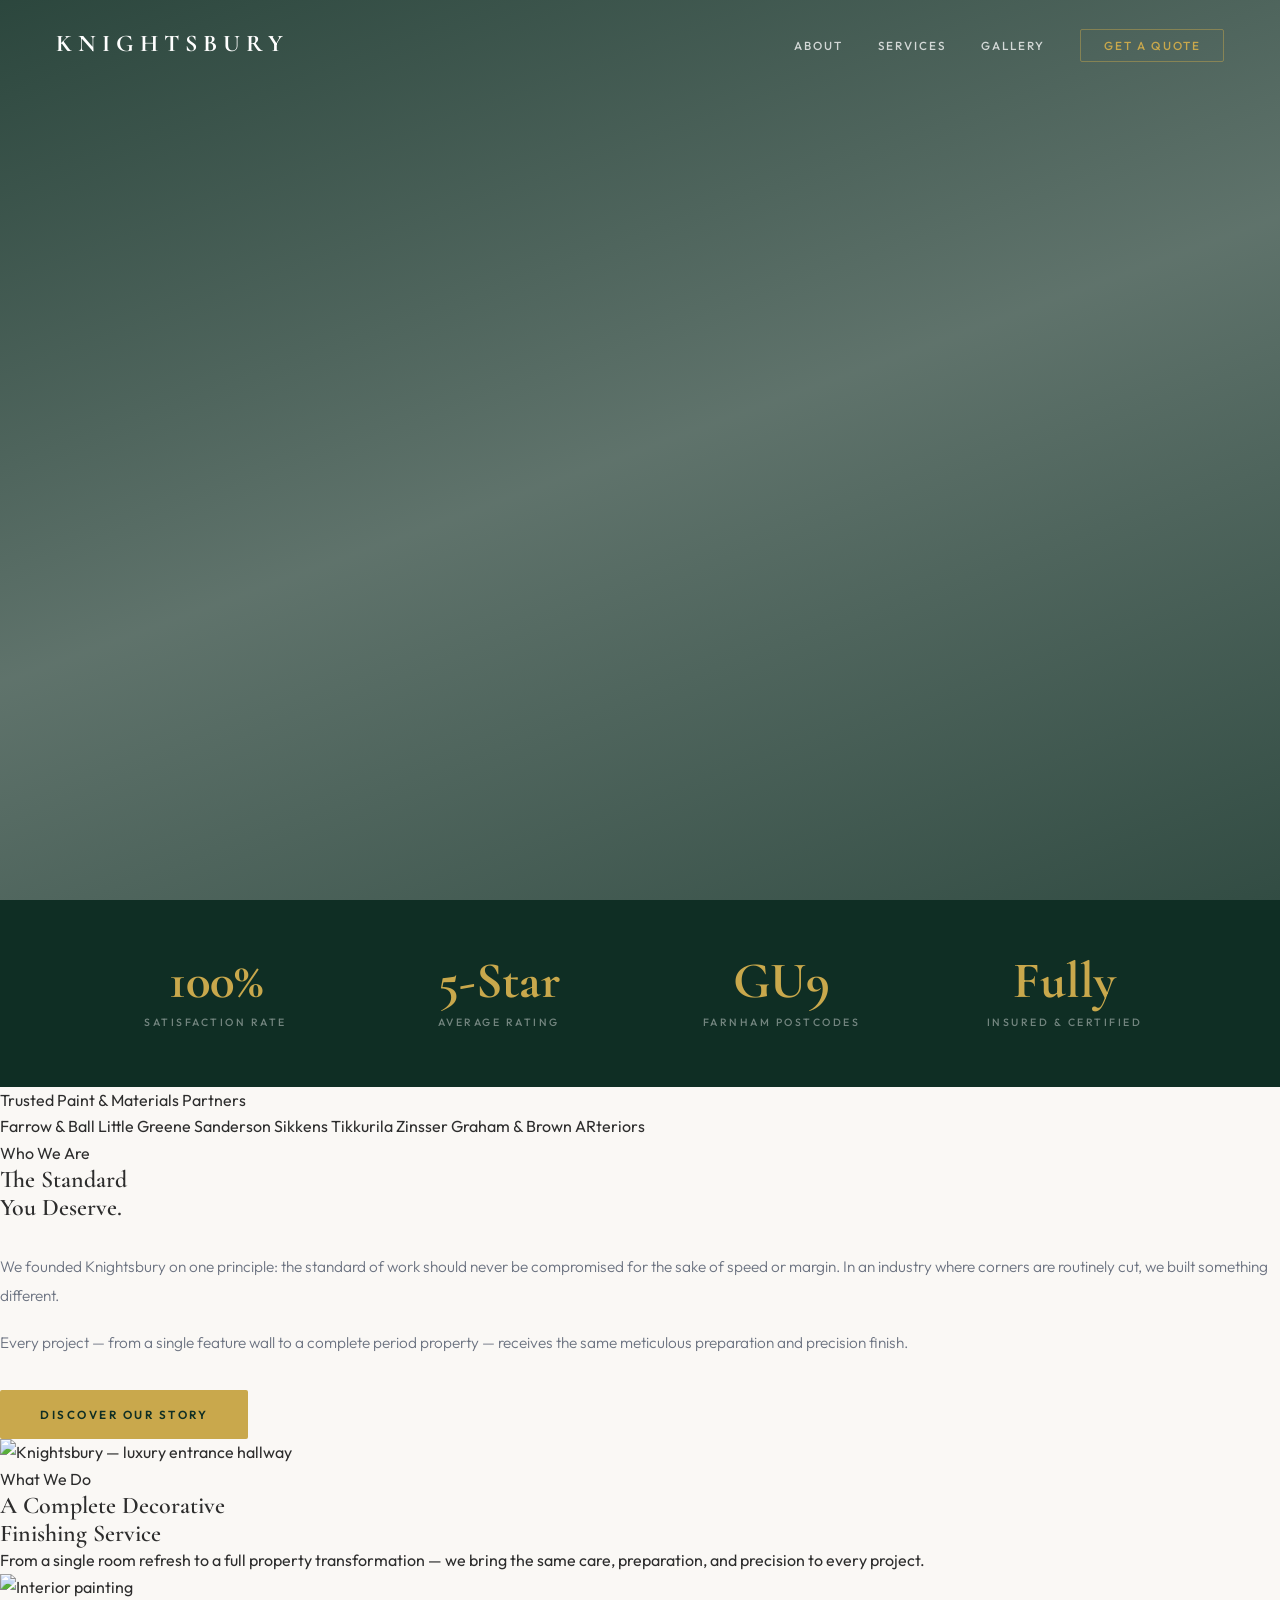
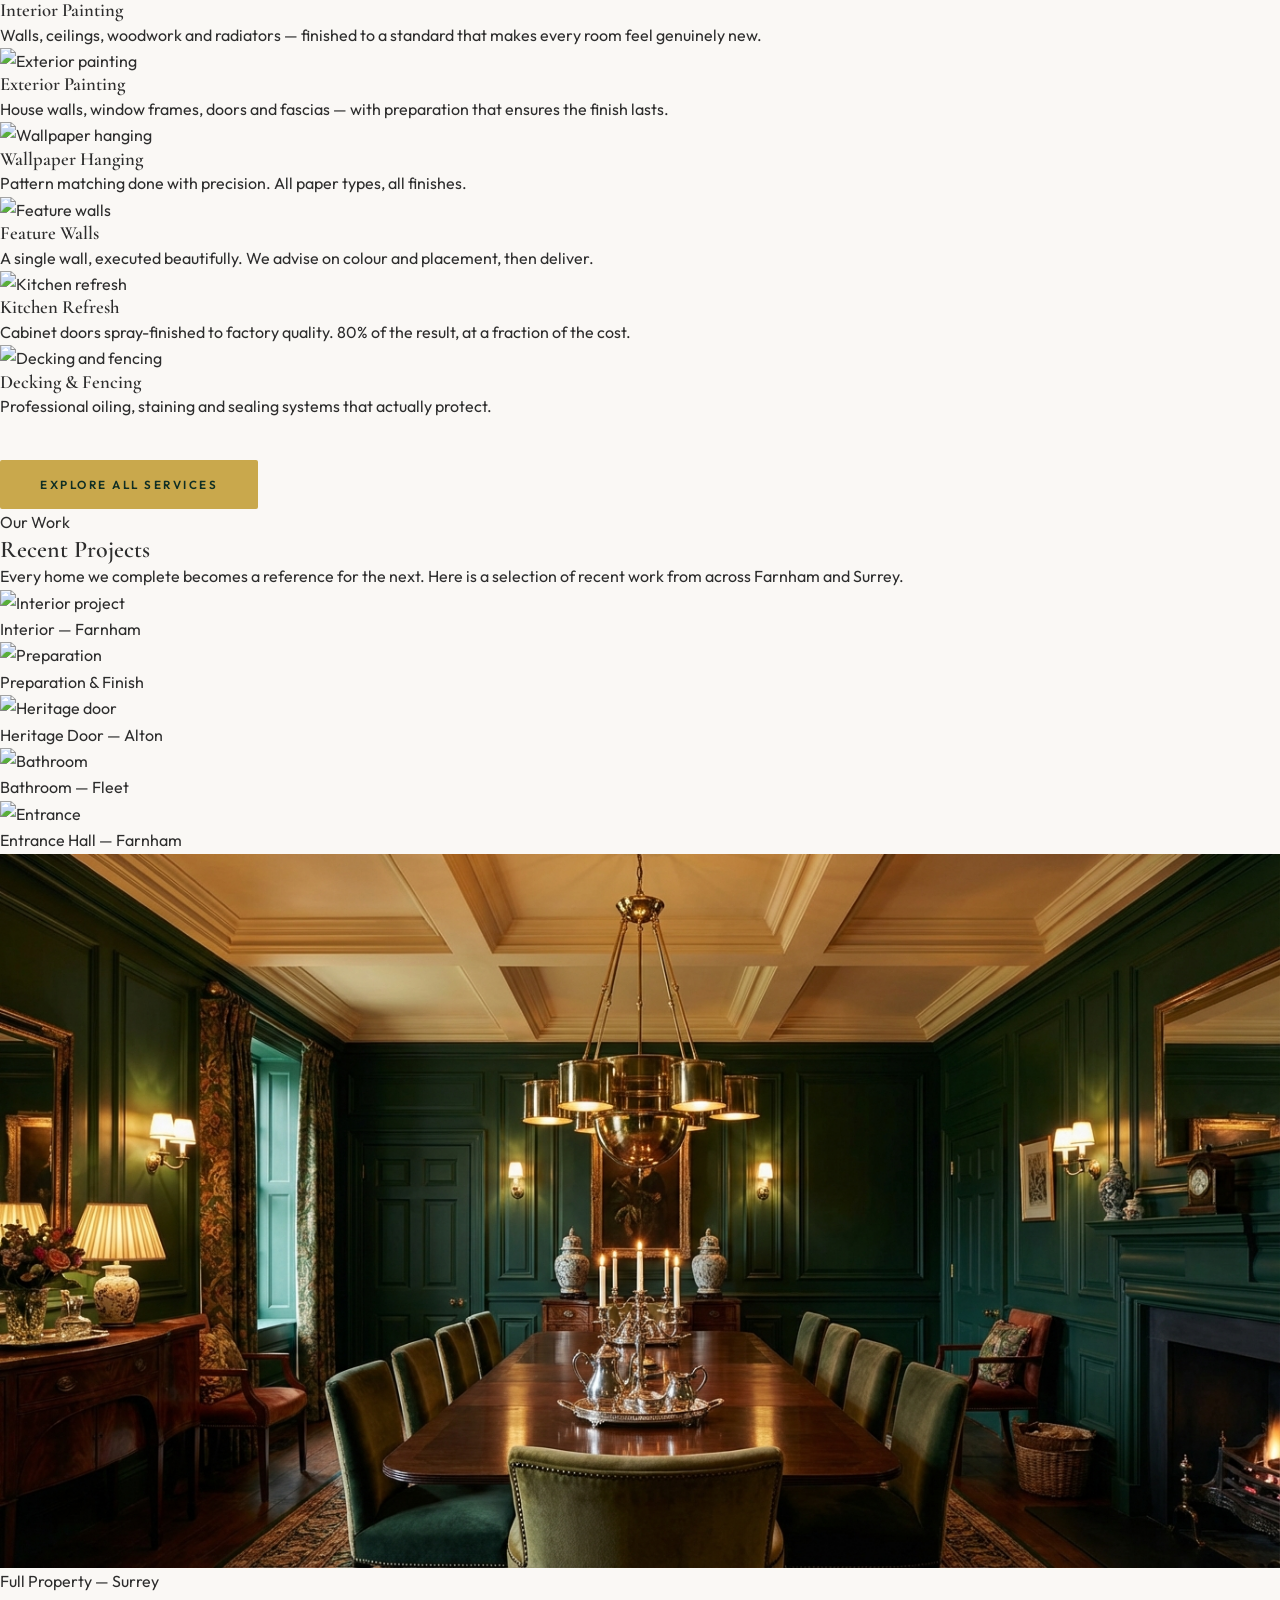
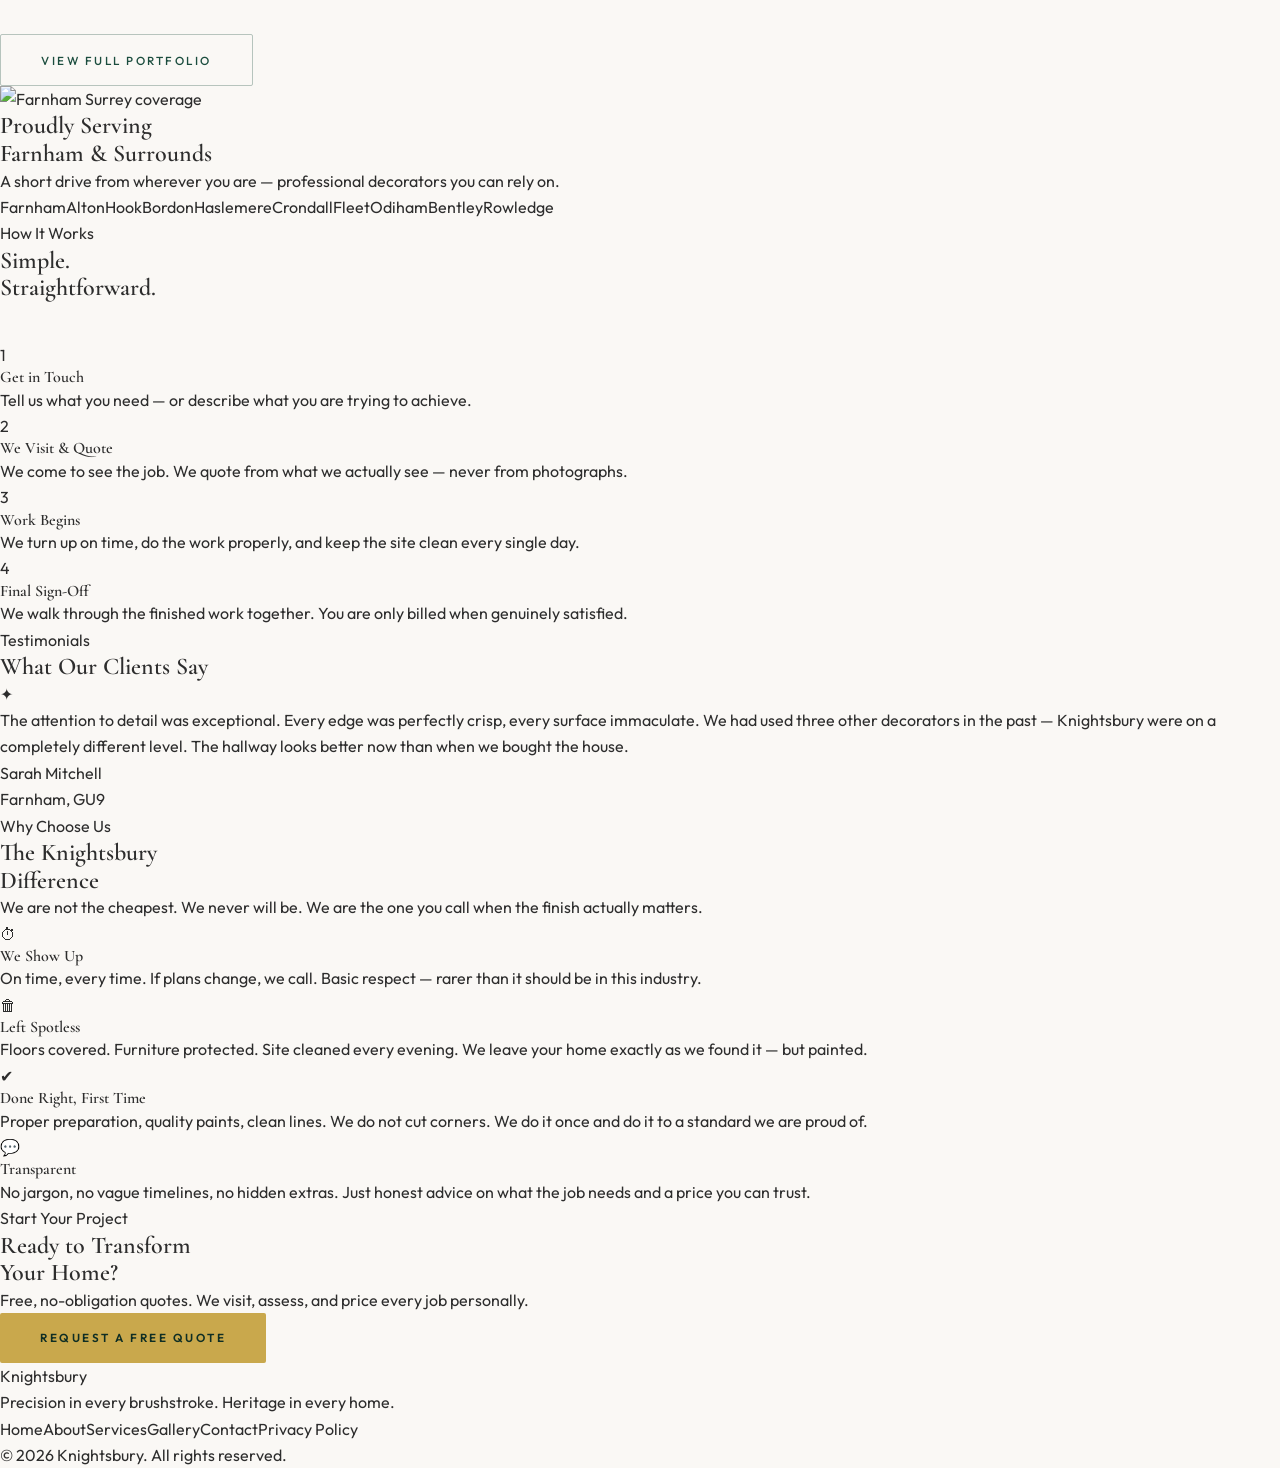
==== index.html @ d081649d "Site rebuild v6 — all pages fully rewritten, K monogram favicon, green van, contrasting wallpaper/ex" ====
<!DOCTYPE html>
<html lang="en">
<head>
  <meta charset="UTF-8">
  <meta name="viewport" content="width=device-width, initial-scale=1.0">
  <title>Knightsbury — Premium Painting &amp; Decorating | Farnham &amp; Surrey</title>
  <meta name="description" content="Knightsbury is a premium painting and decorating business serving Farnham and Surrey. Precision craft, impeccable finish, and service you can trust. Free quotes available.">
  <link rel="icon" type="image/png" href="favicon.png">
  <link rel="stylesheet" href="style.css">
</head>
<body>

  <div class="mobile-menu">
    <a href="index.html">Home</a>
    <a href="about.html">About</a>
    <a href="services.html">Services</a>
    <a href="gallery.html">Gallery</a>
    <a href="contact.html" class="mobilecte">Get a Quote</a>
  </div>

  <nav id="navbar">
    <a href="index.html" class="logo">Knightsbury</a>
    <ul class="nav-links">
      <li><a href="about.html">About</a></li>
      <li><a href="services.html">Services</a></li>
      <li><a href="gallery.html">Gallery</a></li>
      <li><a href="contact.html" class="nc">Get a Quote</a></li>
    </ul>
    <button class="hamburger" aria-label="Menu"><span></span><span></span><span></span></button>
  </nav>

  <section class="hero">
    <div class="hero-bg" style="background-image:url('hero-interior.jpg')"></div>
    <div class="hero-overlay"></div>
    <div class="hero-content">
      <div class="hero-eyebrow">Farnham &amp; Surrey</div>
      <h1>Precision in Every<br><em>Brushstroke.</em></h1>
      <p class="hero-tagline">Heritage in every home.</p>
      <p class="hero-sub">Premium painting and decorating for discerning homeowners and property professionals who understand that quality is never compromised.</p>
      <div class="hero-actions">
        <a href="contact.html" class="bp">Request a Free Quote</a>
        <a href="services.html" class="bg">View Our Services</a>
      </div>
    </div>
  </section>

  <div class="intro-strip">
    <div class="intro-inner">
      <div class="intro-stat reveal"><div class="num">100%</div><div class="label">Satisfaction Rate</div></div>
      <div class="intro-stat reveal d1"><div class="num">5-Star</div><div class="label">Average Rating</div></div>
      <div class="intro-stat reveal d2"><div class="num">GU9</div><div class="label">Farnham Postcodes</div></div>
      <div class="intro-stat reveal d3"><div class="num">Fully</div><div class="label">Insured &amp; Certified</div></div>
    </div>
  </div>

  <div class="brands-section">
    <div class="brands-label reveal">Trusted Paint &amp; Materials Partners</div>
    <div class="brands-grid reveal d1">
      <span class="brand-item">Farrow &amp; Ball</span>
      <span class="brand-item">Little Greene</span>
      <span class="brand-item">Sanderson</span>
      <span class="brand-item">Sikkens</span>
      <span class="brand-item">Tikkurila</span>
      <span class="brand-item">Zinsser</span>
      <span class="brand-item">Graham &amp; Brown</span>
      <span class="brand-item">ARteriors</span>
    </div>
  </div>

  <section class="section section-alt">
    <div class="container">
      <div class="about-grid">
        <div class="about-text reveal">
          <div class="se">Who We Are</div>
          <h2 class="st">The Standard<br>You Deserve.</h2>
          <div class="gold-rule" style="margin:0 0 2rem 0"></div>
          <p style="font-size:.96rem;color:var(--sl);line-height:1.85;font-weight:300;margin-bottom:1.2rem">We founded Knightsbury on one principle: the standard of work should never be compromised for the sake of speed or margin. In an industry where corners are routinely cut, we built something different.</p>
          <p style="font-size:.96rem;color:var(--sl);line-height:1.85;font-weight:300;margin-bottom:2rem">Every project — from a single feature wall to a complete period property — receives the same meticulous preparation and precision finish.</p>
          <a href="about.html" class="bp" style="display:inline-block">Discover Our Story</a>
        </div>
        <div class="about-img reveal-r">
          <img src="gallery-5.jpg" alt="Knightsbury — luxury entrance hallway">
        </div>
      </div>
    </div>
  </section>

  <section class="section">
    <div class="container center">
      <div class="se reveal">What We Do</div>
      <h2 class="st reveal d1">A Complete Decorative<br>Finishing Service</h2>
      <p class="ss reveal d2">From a single room refresh to a full property transformation — we bring the same care, preparation, and precision to every project.</p>
      <div class="gold-rule reveal d3"></div>
      <div class="services-grid">
        <div class="service-card reveal d1">
          <div class="si"><img src="gallery-2.jpg" alt="Interior painting"></div>
          <div class="sb"><h3>Interior Painting</h3><p>Walls, ceilings, woodwork and radiators — finished to a standard that makes every room feel genuinely new.</p></div>
        </div>
        <div class="service-card reveal d2">
          <div class="si"><img src="hero-exterior.jpg" alt="Exterior painting"></div>
          <div class="sb"><h3>Exterior Painting</h3><p>House walls, window frames, doors and fascias — with preparation that ensures the finish lasts.</p></div>
        </div>
        <div class="service-card reveal d3">
          <div class="si"><img src="wallpaper-hanging-2.jpg" alt="Wallpaper hanging"></div>
          <div class="sb"><h3>Wallpaper Hanging</h3><p>Pattern matching done with precision. All paper types, all finishes.</p></div>
        </div>
        <div class="service-card reveal d1">
          <div class="si"><img src="gallery-4.jpg" alt="Feature walls"></div>
          <div class="sb"><h3>Feature Walls</h3><p>A single wall, executed beautifully. We advise on colour and placement, then deliver.</p></div>
        </div>
        <div class="service-card reveal d2">
          <div class="si"><img src="hero-kitchen.jpg" alt="Kitchen refresh"></div>
          <div class="sb"><h3>Kitchen Refresh</h3><p>Cabinet doors spray-finished to factory quality. 80% of the result, at a fraction of the cost.</p></div>
        </div>
        <div class="service-card reveal d3">
          <div class="si"><img src="hero-decking.jpg" alt="Decking and fencing"></div>
          <div class="sb"><h3>Decking &amp; Fencing</h3><p>Professional oiling, staining and sealing systems that actually protect.</p></div>
        </div>
      </div>
      <a href="services.html" class="bp" style="margin-top:2.5rem;display:inline-block">Explore All Services</a>
    </div>
  </section>

  <section class="section section-alt">
    <div class="container center">
      <div class="se reveal">Our Work</div>
      <h2 class="st reveal d1">Recent Projects</h2>
      <p class="ss reveal d2">Every home we complete becomes a reference for the next. Here is a selection of recent work from across Farnham and Surrey.</p>
      <div class="gold-rule reveal d3"></div>
      <div class="gallery-grid">
        <div class="gallery-item reveal"><img src="gallery-1.jpg" alt="Interior project"><div class="gallery-overlay"><span class="gallery-label">Interior — Farnham</span></div></div>
        <div class="gallery-item reveal d1"><img src="gallery-2.jpg" alt="Preparation"><div class="gallery-overlay"><span class="gallery-label">Preparation &amp; Finish</span></div></div>
        <div class="gallery-item reveal d2"><img src="gallery-3.jpg" alt="Heritage door"><div class="gallery-overlay"><span class="gallery-label">Heritage Door — Alton</span></div></div>
        <div class="gallery-item reveal d1"><img src="gallery-4.jpg" alt="Bathroom"><div class="gallery-overlay"><span class="gallery-label">Bathroom — Fleet</span></div></div>
        <div class="gallery-item reveal d2"><img src="gallery-5.jpg" alt="Entrance"><div class="gallery-overlay"><span class="gallery-label">Entrance Hall — Farnham</span></div></div>
        <div class="gallery-item reveal d3"><img src="gallery-6.jpg" alt="Full property"><div class="gallery-overlay"><span class="gallery-label">Full Property — Surrey</span></div></div>
      </div>
      <a href="gallery.html" class="bo" style="margin-top:2.5rem;display:inline-block">View Full Portfolio</a>
    </div>
  </section>

  <section class="section section-dark">
    <div class="container">
      <div class="areas-grid">
        <div class="areas-photo reveal-l">
          <img src="gallery-9.jpg" alt="Farnham Surrey coverage">
          <div class="areas-overlay"></div>
          <div class="areas-content">
            <h2>Proudly Serving<br>Farnham &amp; Surrounds</h2>
            <p>A short drive from wherever you are — professional decorators you can rely on.</p>
            <div class="areas-list">
              <span class="atag">Farnham</span><span class="atag">Alton</span><span class="atag">Hook</span><span class="atag">Bordon</span><span class="atag">Haslemere</span><span class="atag">Crondall</span><span class="atag">Fleet</span><span class="atag">Odiham</span><span class="atag">Bentley</span><span class="atag">Rowledge</span>
            </div>
          </div>
        </div>
        <div>
          <div class="se reveal">How It Works</div>
          <h2 class="st sd-st reveal d1" style="text-align:left">Simple.<br>Straightforward.</h2>
          <div class="gold-rule reveal d2" style="margin:0 0 2.5rem 0"></div>
          <div class="process-steps" style="grid-template-columns:1fr 1fr">
            <div class="step reveal d1"><div class="step-circle">1</div><h4>Get in Touch</h4><p>Tell us what you need — or describe what you are trying to achieve.</p></div>
            <div class="step reveal d2"><div class="step-circle">2</div><h4>We Visit &amp; Quote</h4><p>We come to see the job. We quote from what we actually see — never from photographs.</p></div>
            <div class="step reveal d3"><div class="step-circle">3</div><h4>Work Begins</h4><p>We turn up on time, do the work properly, and keep the site clean every single day.</p></div>
            <div class="step reveal d4"><div class="step-circle">4</div><h4>Final Sign-Off</h4><p>We walk through the finished work together. You are only billed when genuinely satisfied.</p></div>
          </div>
        </div>
      </div>
    </div>
  </section>

  <section class="section section-dark" style="padding-top:0">
    <div class="container">
      <div class="center"><div class="se reveal">Testimonials</div><h2 class="st sd-st reveal d1">What Our Clients Say</h2><div class="gold-rule reveal d2"></div></div>
      <div class="testimonial-card reveal d3">
        <div class="qm">&#10022;</div>
        <p class="ttext">The attention to detail was exceptional. Every edge was perfectly crisp, every surface immaculate. We had used three other decorators in the past — Knightsbury were on a completely different level. The hallway looks better now than when we bought the house.</p>
        <div class="tauth">Sarah Mitchell</div>
        <div class="tmeta">Farnham, GU9</div>
      </div>
    </div>
  </section>

  <section class="section section-alt">
    <div class="container center">
      <div class="se reveal">Why Choose Us</div>
      <h2 class="st reveal d1">The Knightsbury<br>Difference</h2>
      <p class="ss reveal d2">We are not the cheapest. We never will be. We are the one you call when the finish actually matters.</p>
      <div class="gold-rule reveal d3"></div>
      <div class="why-grid">
        <div class="why-item reveal d1"><span class="wi">&#9201;</span><h4>We Show Up</h4><p>On time, every time. If plans change, we call. Basic respect — rarer than it should be in this industry.</p></div>
        <div class="why-item reveal d2"><span class="wi">&#128465;</span><h4>Left Spotless</h4><p>Floors covered. Furniture protected. Site cleaned every evening. We leave your home exactly as we found it — but painted.</p></div>
        <div class="why-item reveal d3"><span class="wi">&#10004;</span><h4>Done Right, First Time</h4><p>Proper preparation, quality paints, clean lines. We do not cut corners. We do it once and do it to a standard we are proud of.</p></div>
        <div class="why-item reveal d4"><span class="wi">&#128172;</span><h4>Transparent</h4><p>No jargon, no vague timelines, no hidden extras. Just honest advice on what the job needs and a price you can trust.</p></div>
      </div>
    </div>
  </section>

  <section class="cta-band">
    <div class="se reveal">Start Your Project</div>
    <h2 class="reveal d1">Ready to Transform<br>Your Home?</h2>
    <p class="reveal d2">Free, no-obligation quotes. We visit, assess, and price every job personally.</p>
    <a href="contact.html" class="bp reveal d3">Request a Free Quote</a>
  </section>

  <footer>
    <div class="fl">Knightsbury</div>
    <div class="ft">Precision in every brushstroke. Heritage in every home.</div>
    <div class="flinks">
      <a href="index.html">Home</a><a href="about.html">About</a><a href="services.html">Services</a><a href="gallery.html">Gallery</a><a href="contact.html">Contact</a><a href="privacy.html">Privacy Policy</a>
    </div>
    <div class="fr"></div>
    <p>&copy; 2026 Knightsbury. All rights reserved.</p>
  </footer>

  <script src="site.js"></script>
</body>
</html>
---- style.css ----
/* ═══════════════════════════════════════════════════
   KNIGHTSBURY — FULL SITE STYLESHEET v4
   Harrods Luxury Corporate · All-Nano-Banana-Pro Imagery
═══════════════════════════════════════════════════ */

@import url('https://fonts.googleapis.com/css2?family=Cormorant+Garamond:ital,wght@0,400;0,600;0,700;1,400&family=Outfit:wght@300;400;500;600&display=swap');

/* ── TOKENS ─────────────────────────────────── */
:root {
  --f:#1B4D3E; --d:#0F2E24; --g:#C9A84C; --gp:#E8D5A3;
  --iv:#FAF8F5; --st:#F0EDE8; --c:#2D2D2D; --sl:#6B7280; --w:#FFFFFF;
  --e:cubic-bezier(0.22,1,0.36,1);
  --sp:cubic-bezier(0.34,1.56,0.64,1);
  --max:1200px; --pad:7rem 2rem; --pad-sm:5rem 1.5rem;
}

/* ── RESET ─────────────────────────────────── */
*,*::before,*::after{margin:0;padding:0;box-sizing:border-box}
html{scroll-behavior:smooth}
body{font-family:'Outfit',system-ui,sans-serif;color:var(--c);background:var(--iv);line-height:1.65;overflow-x:hidden}
h1,h2,h3,h4{font-family:'Cormorant Garamond',Georgia,serif;line-height:1.15;font-weight:600}
img{display:block;max-width:100%}a{text-decoration:none;color:inherit}
ul{list-style:none}
::-webkit-scrollbar{width:5px}::-webkit-scrollbar-track{background:var(--d)}::-webkit-scrollbar-thumb{background:var(--g);border-radius:3px}

/* ── NAV — DESKTOP ─────────────────────────── */
nav{
  position:fixed;top:0;left:0;right:0;z-index:300;
  display:flex;justify-content:space-between;align-items:center;
  padding:1.5rem 3.5rem;
  background:transparent;
  transition:background .45s var(--e),padding .4s,box-shadow .4s;
}
nav.scrolled{background:rgba(15,46,36,.97);padding:.85rem 3.5rem;box-shadow:0 4px 40px rgba(0,0,0,.28);backdrop-filter:blur(14px)}
.logo{font-family:'Cormorant Garamond',serif;font-weight:700;font-size:1.5rem;color:var(--w);letter-spacing:6px;text-transform:uppercase;text-decoration:none}
.nav-links{display:flex;gap:2.2rem;list-style:none;align-items:center}
.nav-links a{color:rgba(255,255,255,.76);font-size:.73rem;font-weight:500;letter-spacing:2px;text-transform:uppercase;transition:color .25s;position:relative;padding-bottom:3px}
.nav-links a::after{content:'';position:absolute;bottom:0;left:0;width:0;height:1px;background:var(--g);transition:width .35s var(--e)}
.nav-links a:hover{color:var(--w)}.nav-links a:hover::after{width:100%}
.nc{border:1px solid rgba(201,168,76,.45)!important;padding:.5rem 1.4rem!important;border-radius:2px;color:var(--g)!important;letter-spacing:2px!important;transition:background .3s,color .3s!important}
.nc::after{display:none!important}.nc:hover{background:var(--g)!important;color:var(--d)!important}

/* ── MOBILE HAMBURGER MENU ─────────────────── */
.hamburger{
  display:none;flex-direction:column;justify-content:center;gap:6px;
  width:36px;height:36px;cursor:pointer;z-index:400;background:none;border:none;
}
.hamburger span{display:block;width:26px;height:1.5px;background:var(--w);border-radius:2px;transition:all .35s var(--e);transform-origin:center}
.hamburger.active span:nth-child(1){transform:translateY(7.5px) rotate(45deg);background:var(--w)}
.hamburger.active span:nth-child(2){opacity:0;transform:scaleX(0)}
.hamburger.active span:nth-child(3){transform:translateY(-7.5px) rotate(-45deg);background:var(--w)}

.mobile-menu{
  position:fixed;inset:0;z-index:350;
  background:rgba(15,46,36,.98);backdrop-filter:blur(20px);
  display:flex;flex-direction:column;align-items:center;justify-content:center;gap:2rem;
  opacity:0;pointer-events:none;transition:opacity .4s var(--e);
}
.mobile-menu.open{opacity:1;pointer-events:all}
.mobile-menu a{color:var(--w);font-family:'Cormorant Garamond',serif;font-size:2rem;font-weight:600;letter-spacing:3px;text-transform:uppercase;transition:color .25s}
.mobile-menu a:hover{color:var(--g)}
.mobile-menu .mobilecte{background:var(--g);color:var(--d);font-family:'Outfit',sans-serif;font-size:.78rem!important;letter-spacing:2px;padding:.8rem 2rem!important;border-radius:2px;margin-top:1rem}

/* ── HERO ─────────────────────────────────── */
.hero{position:relative;min-height:100vh;display:flex;align-items:center;justify-content:center;overflow:hidden}
.hero-bg{position:absolute;inset:0;background-size:cover;background-position:center;transform:scale(1.05);transition:transform 8s var(--e)}
.hero-bg.loaded{transform:scale(1)}
.hero-overlay{position:absolute;inset:0;background:linear-gradient(160deg,rgba(15,46,36,.88) 0%,rgba(15,46,36,.66) 50%,rgba(15,46,36,.85) 100%)}
.hero-content{position:relative;z-index:2;text-align:center;padding:9rem 2rem 5rem;max-width:860px}
.hero-eyebrow{display:inline-flex;align-items:center;gap:1rem;color:var(--g);font-size:.63rem;font-weight:600;letter-spacing:6px;text-transform:uppercase;margin-bottom:2rem;opacity:0;transform:translateY(16px);animation:fu .9s var(--e) .3s forwards}
.hero-eyebrow::before,.hero-eyebrow::after{content:'';width:36px;height:1px;background:var(--g);opacity:.45}
.hero h1{font-size:clamp(3rem,7vw,5.5rem);color:var(--w);font-weight:600;letter-spacing:-0.5px;margin-bottom:.5rem;opacity:0;transform:translateY(28px);animation:fu 1s var(--e) .5s forwards}
.hero em{color:var(--g);font-style:italic}
.hero-tagline{font-family:'Cormorant Garamond',serif;font-style:italic;font-size:clamp(1.2rem,2.5vw,2rem);color:var(--gp);margin-bottom:1.5rem;opacity:0;transform:translateY(20px);animation:fu 1s var(--e) .7s forwards}
.hero-sub{font-size:1rem;color:rgba(255,255,255,.63);max-width:480px;margin:0 auto 2.5rem;font-weight:300;line-height:1.8;opacity:0;transform:translateY(20px);animation:fu 1s var(--e) .9s forwards}
.hero-actions{display:flex;gap:1rem;justify-content:center;flex-wrap:wrap;opacity:0;transform:translateY(20px);animation:fu 1s var(--e) 1.1s forwards}

/* ── BUTTONS ──────────────────────────────── */
.bp{background:var(--g);color:var(--d);padding:.95rem 2.5rem;border-radius:2px;text-decoration:none;font-weight:600;font-size:.73rem;letter-spacing:2.5px;text-transform:uppercase;transition:transform .35s var(--sp),box-shadow .35s;display:inline-block}
.bp:hover{transform:translateY(-3px);box-shadow:0 14px 40px rgba(201,168,76,.35)}
.bg{border:1.5px solid rgba(255,255,255,.22);color:var(--w);padding:.95rem 2.5rem;border-radius:2px;text-decoration:none;font-weight:500;font-size:.73rem;letter-spacing:2.5px;text-transform:uppercase;transition:border-color .3s,transform .35s var(--sp)}
.bg:hover{border-color:var(--g);transform:translateY(-3px)}
.bo{border:1.5px solid rgba(27,77,62,.3);color:var(--f);padding:.95rem 2.5rem;border-radius:2px;text-decoration:none;font-weight:500;font-size:.73rem;letter-spacing:2.5px;text-transform:uppercase;transition:all .3s}
.bo:hover{border-color:var(--f);background:var(--f);color:var(--w);transform:translateY(-2px)}

/* ── PAGE HERO ─────────────────────────────── */
.page-hero{position:relative;min-height:55vh;display:flex;align-items:center;justify-content:center;overflow:hidden}
.page-hero-bg{position:absolute;inset:0;background-size:cover;background-position:center}
.page-hero-overlay{position:absolute;inset:0;background:rgba(15,46,36,.78)}
.page-hero-content{position:relative;z-index:2;text-align:center;padding:8rem 2rem 4rem}
.page-hero h1{font-size:clamp(2.5rem,5vw,4rem);color:var(--w);margin-bottom:.6rem}
.page-hero p{color:rgba(255,255,255,.6);font-size:1rem;font-weight:300}

/* ── INTRO STRIP ─────────────────────────── */
.intro-strip{background:var(--d);padding:3.5rem 2rem}
.intro-inner{max-width:1100px;margin:0 auto;display:grid;grid-template-columns:repeat(4,1fr);gap:2rem;text-align:center}
.intro-stat .num{font-family:'Cormorant Garamond',serif;font-size:3.2rem;font-weight:700;color:var(--g);line-height:1;margin-bottom:.4rem}
.intro-stat .label{font-size:.66rem;color:rgba(255,255,255,.42);letter-spacing:2.5px;text-transform:uppercase;font-weight:500}

/* ── SECTION COMMONS ─────────────────────── */
.section{padding:var(--pad}.section-alt{background:var(--w)}.section-dark{background:var(--d)}.section-stone{background:var(--st)}
.container{max-width:var(--max);margin:0 auto}
.se{display:inline-flex;align-items:center;gap:.8rem;color:var(--g);font-size:.63rem;font-weight:600;letter-spacing:4px;text-transform:uppercase;margin-bottom:1rem}
.se::before{content:'';width:30px;height:1px;background:var(--g)}
.st{font-size:clamp(2rem,3.5vw,3rem);font-weight:600;color:var(--f);margin-bottom:.8rem}
.sd-st{color:var(--w)}
.ss{font-size:1rem;color:var(--sl);max-width:540px;margin:0 auto 3.5rem;line-height:1.78;font-weight:300}
.sd-ss{color:rgba(255,255,255,.52)}
.center{text-align:center}

/* ── ANIMATIONS ──────────────────────────── */
@keyframes fu{to{opacity:1;transform:translateY(0)}}
.reveal{opacity:0;transform:translateY(40px);transition:opacity .85s var(--e),transform .85s var(--e)}
.reveal.visible{opacity:1;transform:translateY(0)}
.reveal-l{opacity:0;transform:translateX(-40px);transition:opacity .9s var(--e),transform .9s var(--e)}
.reveal-l.visible{opacity:1;transform:translateX(0)}
.reveal-r{opacity:0;transform:translateX(40px);transition:opacity .9s var(--e),transform .9s var(--e)}
.reveal-r.visible{opacity:1;transform:translateX(0)}
.d1{transition-delay:.1s}.d2{transition-delay:.2s}.d3{transition-delay:.3s}.d4{transition-delay:.4s}.d5{transition-delay:.5s}
.gold-rule{width:0;height:1px;background:linear-gradient(to right,transparent,var(--g),transparent);margin:0 auto 3.5rem;transition:width 1.4s var(--e)}
.gold-rule.visible{width:60px}

/* ── ABOUT ──────────────────────────────── */
.about-grid{display:grid;grid-template-columns:1fr 1fr;gap:5rem;align-items:center}
.about-img{border-radius:4px;overflow:hidden;box-shadow:0 20px 60px rgba(15,46,36,.15)}
.about-img img{width:100%;height:440px;object-fit:cover;display:block}
.about-values{display:grid;grid-template-columns:1fr 1fr;gap:1.5rem;margin-top:2.5rem}
.value-item{display:flex;gap:.8rem;align-items:flex-start}
.value-icon{font-size:1.3rem;flex-shrink:0;margin-top:2px}
.value-item h4{font-size:.9rem;color:var(--f);margin-bottom:.2rem;font-family:'Outfit',sans-serif;font-weight:600}
.value-item p{font-size:.82rem;color:var(--sl);font-weight:300}

/* ── SERVICES GRID ────────────────────────── */
.services-grid{display:grid;grid-template-columns:repeat(3,1fr);gap:1.5rem}
.service-card{background:var(--iv);border-radius:4px;overflow:hidden;transition:transform .5s var(--sp),box-shadow .5s;border:1px solid rgba(27,77,62,.07)}
.service-card:hover{transform:translateY(-10px);box-shadow:0 28px 70px rgba(15,46,36,.12)}
.si{height:240px;overflow:hidden}
.si img{width:100%;height:100%;object-fit:cover;transition:transform .8s var(--e)}
.service-card:hover .si img{transform:scale(1.07)}
.sb{padding:1.6rem 1.4rem}
.sb h3{font-size:1.15rem;color:var(--f);margin-bottom:.4rem}
.sb p{font-size:.85rem;color:var(--sl);line-height:1.7;font-weight:300}

/* ── SERVICE DETAIL ─────────────────────── */
.service-detail{display:grid;grid-template-columns:1fr 1fr;gap:4rem;align-items:center;padding:4rem 0;border-bottom:1px solid rgba(27,77,62,.08)}
.service-detail:last-child{border-bottom:none}
.service-detail:nth-child(even) .sd-img{order:2}
.sd-img{border-radius:4px;overflow:hidden;box-shadow:0 16px 48px rgba(15,46,36,.12)}
.sd-img img{width:100%;height:340px;object-fit:cover;display:block}
.sd-text h3{font-size:1.7rem;color:var(--f);margin-bottom:1rem}
.sd-text p{font-size:.95rem;color:var(--sl);line-height:1.8;font-weight:300;margin-bottom:1.2rem}
.sd-text li{font-size:.88rem;color:var(--sl);padding:.28rem 0;padding-left:1.2rem;position:relative;font-weight:300}
.sd-text li::before{content:'—';position:absolute;left:0;color:var(--g)}

/* ── GALLERY ────────────────────────────── */
.gallery-grid{display:grid;grid-template-columns:repeat(3,1fr);gap:1rem}
.gallery-item{border-radius:4px;overflow:hidden;position:relative;cursor:pointer;aspect-ratio:4/3}
.gallery-item img{width:100%;height:100%;object-fit:cover;transition:transform .7s var(--e)}
.gallery-item:hover img{transform:scale(1.06)}
.gallery-overlay{position:absolute;inset:0;background:linear-gradient(to top,rgba(15,46,36,.68) 0%,transparent 55%);opacity:0;transition:opacity .4s;display:flex;align-items:flex-end;padding:1.5rem}
.gallery-item:hover .gallery-overlay{opacity:1}
.gallery-label{color:var(--w);font-size:.7rem;font-weight:600;letter-spacing:2px;text-transform:uppercase}

/* ── AREAS ──────────────────────────────── */
.areas-grid{display:grid;grid-template-columns:1fr 1fr;gap:4rem;align-items:center}
.areas-photo{position:relative;border-radius:4px;overflow:hidden;min-height:460px}
.areas-photo img{width:100%;height:100%;object-fit:cover;transition:transform .9s var(--e)}
.areas-photo:hover img{transform:scale(1.04)}
.areas-overlay{position:absolute;inset:0;background:linear-gradient(130deg,rgba(15,46,36,.78),rgba(15,46,36,.2))}
.areas-content{position:absolute;inset:0;display:flex;flex-direction:column;justify-content:flex-end;padding:2.5rem}
.areas-content h2{color:var(--w);text-align:left;margin-bottom:.5rem;font-size:clamp(1.6rem,2.5vw,2.2rem)}
.areas-content p{color:rgba(255,255,255,.6);font-size:.88rem;margin-bottom:1.5rem;font-weight:300}
.areas-list{display:flex;flex-wrap:wrap;gap:.5rem}
.atag{background:rgba(201,168,76,.12);border:1px solid rgba(201,168,76,.28);border-radius:50px;padding:.32rem .9rem;font-size:.76rem;color:var(--gp);font-weight:500;transition:background .3s,border-color .3s}
.atag:hover{background:rgba(201,168,76,.22);border-color:var(--g)}

/* ── PROCESS ────────────────────────────── */
.process-steps{display:grid;grid-template-columns:repeat(4,1fr);position:relative;gap:2rem}
.process-steps::before{content:'';position:absolute;top:34px;left:10%;right:10%;height:1px;background:linear-gradient(to right,transparent,var(--gp),transparent)}
.step{text-align:center}
.step-circle{width:68px;height:68px;border-radius:50%;background:var(--d);border:2px solid var(--g);display:flex;align-items:center;justify-content:center;margin:0 auto 1.5rem;font-family:'Cormorant Garamond',serif;font-size:1.5rem;font-weight:700;color:var(--g);position:relative;z-index:2;transition:background .35s,transform .4s var(--sp),color .3s}
.step:hover .step-circle{background:var(--g);color:var(--d);transform:scale(1.1)}
.step h4{font-size:1rem;color:var(--f);margin-bottom:.5rem}
.step p{font-size:.82rem;color:var(--sl);font-weight:300;line-height:1.65}

/* ── TESTIMONIALS ─────────────────────── */
.testimonial-card{max-width:760px;margin:0 auto;background:rgba(255,255,255,.04);border:1px solid rgba(201,168,76,.15);border-radius:4px;padding:3.5rem;text-align:center;position:relative;overflow:hidden}
.testimonial-card::before{content:'\201C';font-family:'Cormorant Garamond',serif;font-size:13rem;color:rgba(201,168,76,.05);position:absolute;top:-2.5rem;left:.5rem;line-height:1}
.qm{font-size:1.5rem;color:var(--g);margin-bottom:1.2rem}
.ttext{font-family:'Cormorant Garamond',serif;font-size:clamp(1.2rem,2.5vw,1.65rem);font-style:italic;color:rgba(255,255,255,.88);line-height:1.55;margin-bottom:1.8rem;font-weight:400;position:relative}
.tauth{color:var(--g);font-size:.7rem;font-weight:600;letter-spacing:3px;text-transform:uppercase}
.tmeta{color:rgba(255,255,255,.32);font-size:.73rem;margin-top:.25rem}

/* ── WHY US ────────────────────────────── */
.why-grid{display:grid;grid-template-columns:repeat(4,1fr);gap:2rem}
.why-item{text-align:center;padding:2.2rem 1rem;border-radius:4px;transition:background .3s}
.why-item:hover{background:rgba(201,168,76,.05)}
.wi{font-size:2.5rem;margin-bottom:1rem;display:block}
.why-item h4{font-size:1rem;color:var(--f);margin-bottom:.5rem}
.why-item p{font-size:.83rem;color:var(--sl);font-weight:300;line-height:1.7}

/* ── CTA BAND ──────────────────────────── */
.cta-band{background:var(--f);padding:7rem 2rem;text-align:center;position:relative;overflow:hidden}
.cta-band::before{content:'';position:absolute;inset:0;background-size:cover;background-position:center;opacity:.08}
.cta-band h2{font-size:clamp(2rem,4vw,3.2rem);color:var(--w);margin-bottom:.8rem;position:relative}
.cta-band p{color:rgba(255,255,255,.58);margin-bottom:2.5rem;font-weight:300;position:relative}
.cta-band .bp{background:var(--w);color:var(--d);position:relative}
.cta-band .bp:hover{background:var(--g)}

/* ── CONTACT ───────────────────────────── */
.contact-section{background:var(--iv)}
.contact-grid{display:grid;grid-template-columns:1fr 1.5fr;gap:5rem;align-items:start}
.ci-item{display:flex;gap:1.2rem;align-items:flex-start;margin-bottom:2.2rem}
.cib{width:46px;height:46px;border-radius:50%;background:var(--d);flex-shrink:0;display:flex;align-items:center;justify-content:center;font-size:1.1rem}
.ci h4{font-size:.66rem;color:var(--sl);text-transform:uppercase;letter-spacing:2px;font-family:'Outfit',sans-serif;font-weight:600;margin-bottom:.2rem}
.ci p{font-size:1rem;color:var(--c)}
.contact-card{background:var(--w);border-radius:4px;padding:2.8rem;box-shadow:0 12px 50px rgba(15,46,36,.07);border:1px solid rgba(27,77,62,.06)}
.contact-card h3{font-size:1.6rem;color:var(--f);margin-bottom:.3rem}
.contact-card .ss{margin-bottom:2rem}
.fg{margin-bottom:1.2rem}
.fg label{display:block;font-size:.76rem;font-weight:600;color:var(--f);margin-bottom:.4rem;letter-spacing:.5px}
.fg input,.fg select,.fg textarea{width:100%;padding:.82rem 1rem;border:1.5px solid rgba(27,77,62,.13);border-radius:3px;font-size:.95rem;font-family:'Outfit',sans-serif;background:var(--iv);color:var(--c);transition:border-color .25s,box-shadow .25s}
.fg input:focus,.fg select:focus,.fg textarea:focus{outline:none;border-color:var(--g);box-shadow:0 0 0 3px rgba(201,168,76,.1)}
.fg textarea{resize:vertical;min-height:110px}
.frow{display:grid;grid-template-columns:1fr 1fr;gap:1rem}
.sb2{width:100%;background:var(--f);color:var(--w);border:none;padding:1.05rem;border-radius:3px;font-size:.76rem;font-weight:600;letter-spacing:2px;text-transform:uppercase;cursor:pointer;font-family:'Outfit',sans-serif;transition:background .3s,transform .35s var(--sp)}
.sb2:hover{background:var(--d);transform:translateY(-2px)}

/* ── FOOTER ───────────────────────────── */
footer{background:var(--d);padding:5rem 2rem 2.5rem;text-align:center}
.fl{font-family:'Cormorant Garamond',serif;font-size:1.9rem;font-weight:700;color:var(--w);letter-spacing:10px;text-transform:uppercase;margin-bottom:.4rem}
.ft{font-family:'Cormorant Garamond',serif;font-style:italic;font-size:1rem;color:var(--gp);margin-bottom:2rem}
.flinks{display:flex;justify-content:center;gap:2rem;flex-wrap:wrap;margin-bottom:1.5rem}
.flinks a{color:rgba(255,255,255,.38);font-size:.76rem;letter-spacing:1.5px;text-transform:uppercase;transition:color .25s}
.flinks a:hover{color:var(--g)}
.fr{width:40px;height:1px;background:rgba(201,168,76,.28);margin:0 auto 2rem}
footer p{font-size:.76rem;color:rgba(255,255,255,.22);margin-top:.4rem}

/* ── PRIVACY ───────────────────────────── */
.legal-content{max-width:720px;margin:0 auto;padding:5rem 2rem}
.legal-content h2{font-size:1.4rem;color:var(--f);margin:2.5rem 0 .8rem}
.legal-content p{font-size:.92rem;color:var(--sl);line-height:1.8;font-weight:300;margin-bottom:1rem}

/* ── TRUSTED BRANDS ───────────────── */
.brands-section{background:var(--st);padding:4rem 2rem;text-align:center}
.brands-label{font-size:.65rem;color:var(--sl);letter-spacing:3px;text-transform:uppercase;font-weight:600;margin-bottom:2rem}
.brands-grid{display:flex;flex-wrap:wrap;justify-content:center;align-items:center;gap:2.5rem;max-width:900px;margin:0 auto}
.brand-item{font-family:'Cormorant Garamond',serif;font-size:1.25rem;font-weight:600;color:var(--sl);letter-spacing:2px;text-transform:uppercase;opacity:.55;transition:opacity .3s;padding:.5rem 1.5rem}
.brand-item:hover{opacity:1}
.brands-divider{width:1px;height:28px;background:rgba(27,77,62,.15);display:none}

/* ── TEAM SECTION ─────────────────── */
.team-grid{display:grid;grid-template-columns:1fr 1fr;gap:2rem;margin-top:3rem}
.team-card{border-radius:4px;overflow:hidden}
.team-card img{width:100%;height:320px;object-fit:cover;display:block;transition:transform .7s var(--e)}
.team-card:hover img{transform:scale(1.04)}
.team-card-caption{padding:1.2rem 1rem;background:var(--w)}
.team-card-caption h4{font-size:1rem;color:var(--f);margin-bottom:.2rem;font-family:'Outfit',sans-serif;font-weight:600}
.team-card-caption p{font-size:.82rem;color:var(--sl);font-weight:300}
@media(max-width:1024px){
  .about-grid{grid-template-columns:1fr;gap:2.5rem}
  .services-grid{grid-template-columns:1fr 1fr}
  .service-detail{grid-template-columns:1fr;gap:2rem}
  .service-detail:nth-child(even) .sd-img{order:0}
  .gallery-grid{grid-template-columns:1fr 1fr}
  .areas-grid{grid-template-columns:1fr;gap:2.5rem}
  .process-steps{grid-template-columns:1fr 1fr;gap:2rem}
  .process-steps::before{display:none}
  .why-grid{grid-template-columns:1fr 1fr}
  .contact-grid{grid-template-columns:1fr;gap:3rem}
  .intro-inner{grid-template-columns:1fr 1fr;gap:1.5rem}
}
@media(max-width:768px){
  nav{padding:1.2rem 1.5rem}
  .nav-links{display:none}
  .hamburger{display:flex}
  .hero-content{padding:8rem 1.5rem 4rem}
  .section{padding:var(--pad-sm)}
  .about-values{grid-template-columns:1fr}
  .sd-text li::before{display:none}.sd-text li{padding-left:0}
  .gallery-grid{grid-template-columns:1fr}
  .process-steps{grid-template-columns:1fr 1fr}
  .why-grid{grid-template-columns:1fr 1fr}
  .services-grid{grid-template-columns:1fr}
  .frow{grid-template-columns:1fr}
}
@media(max-width:600px){
  .team-grid{grid-template-columns:1fr}
  .brands-grid{gap:1.5rem}
  .brand-item{font-size:1rem}
}
@media(max-width:480px){
  .intro-inner{grid-template-columns:1fr 1fr}
  .why-grid{grid-template-columns:1fr}
  .hero h1{letter-spacing:-0.5px}
}
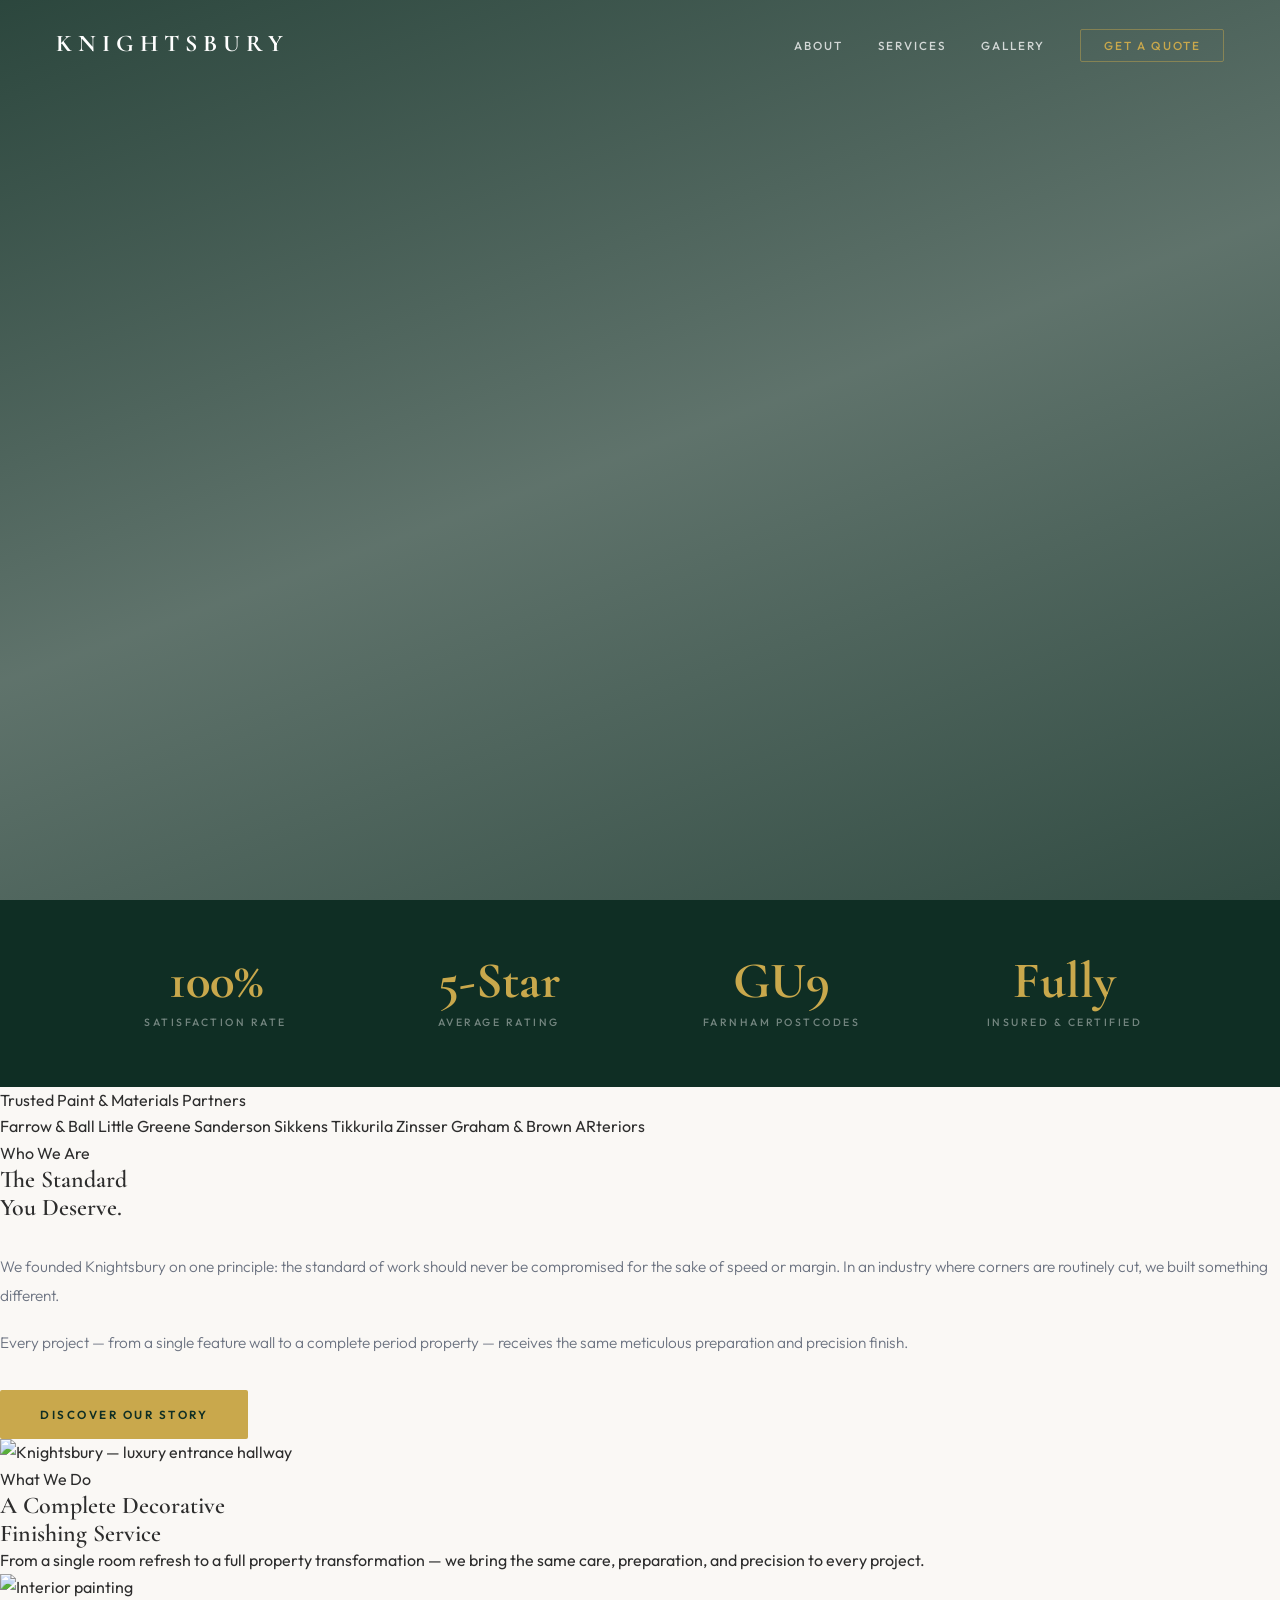
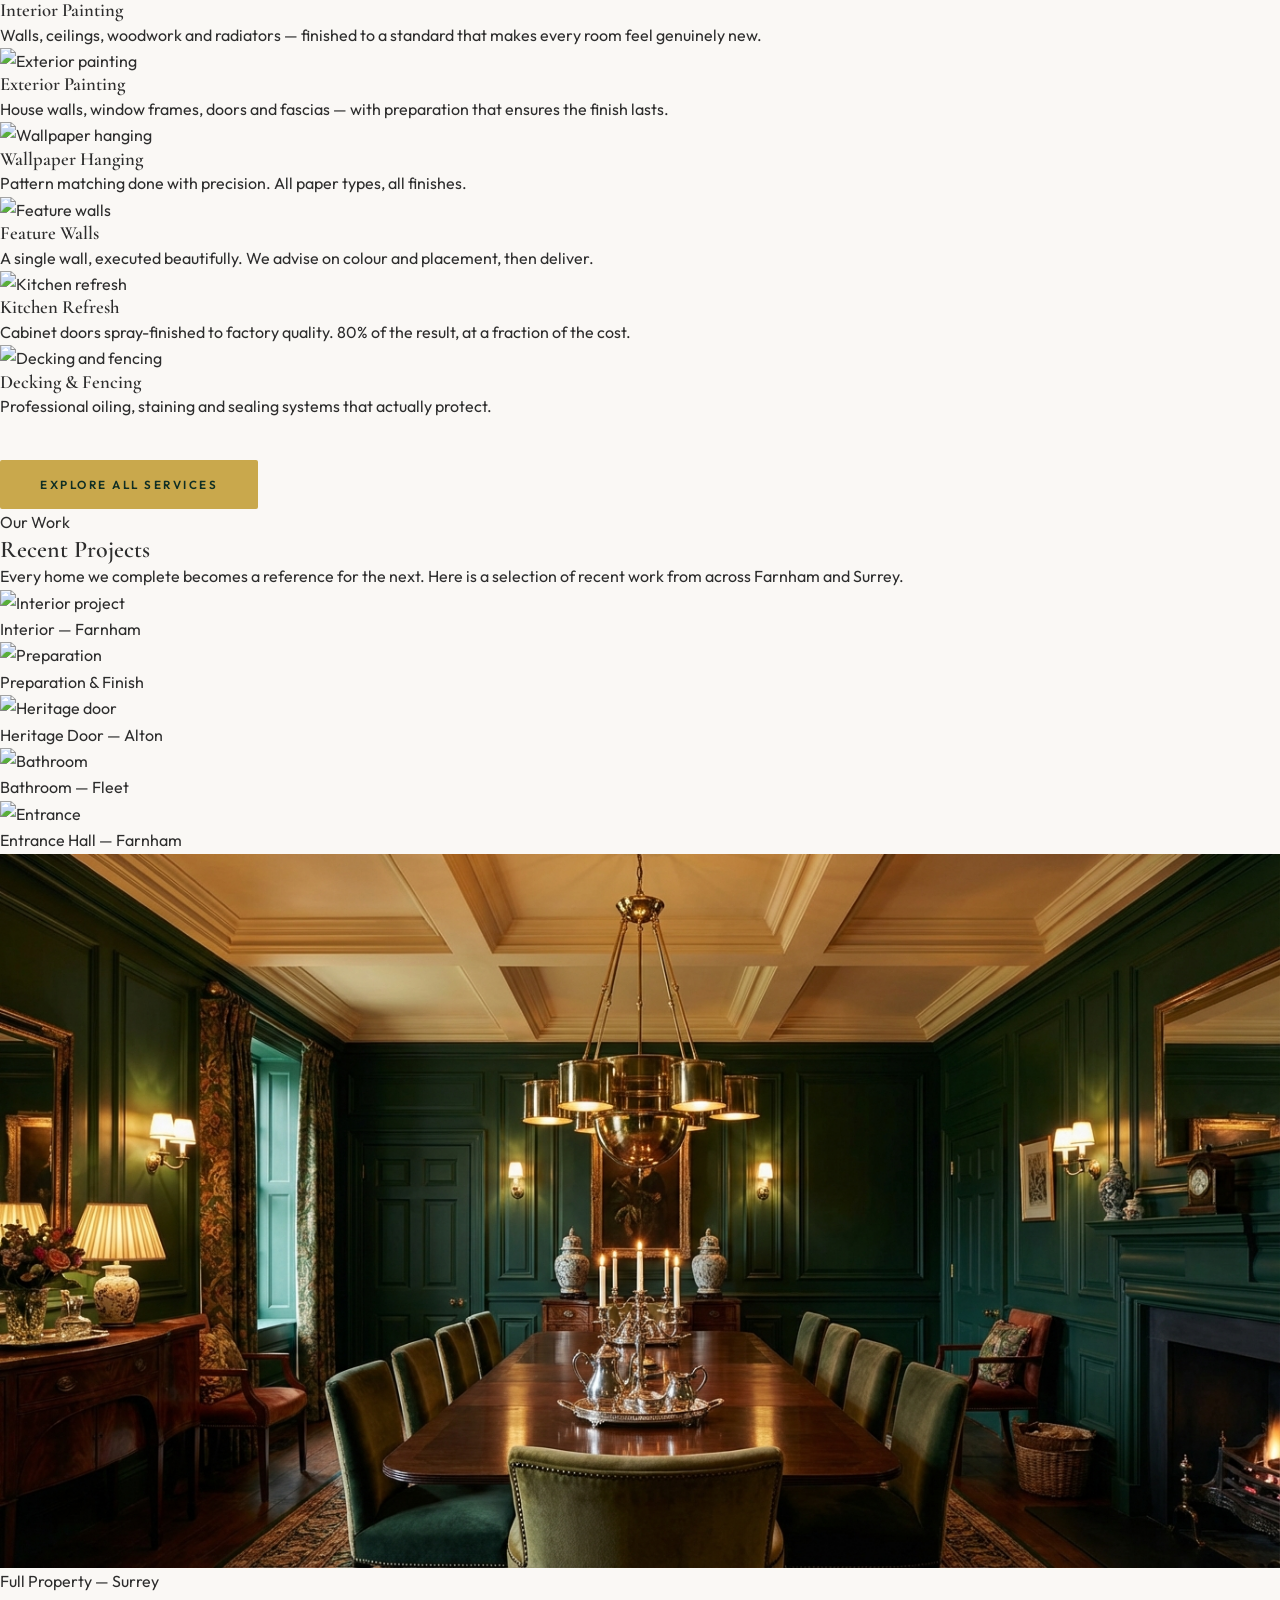
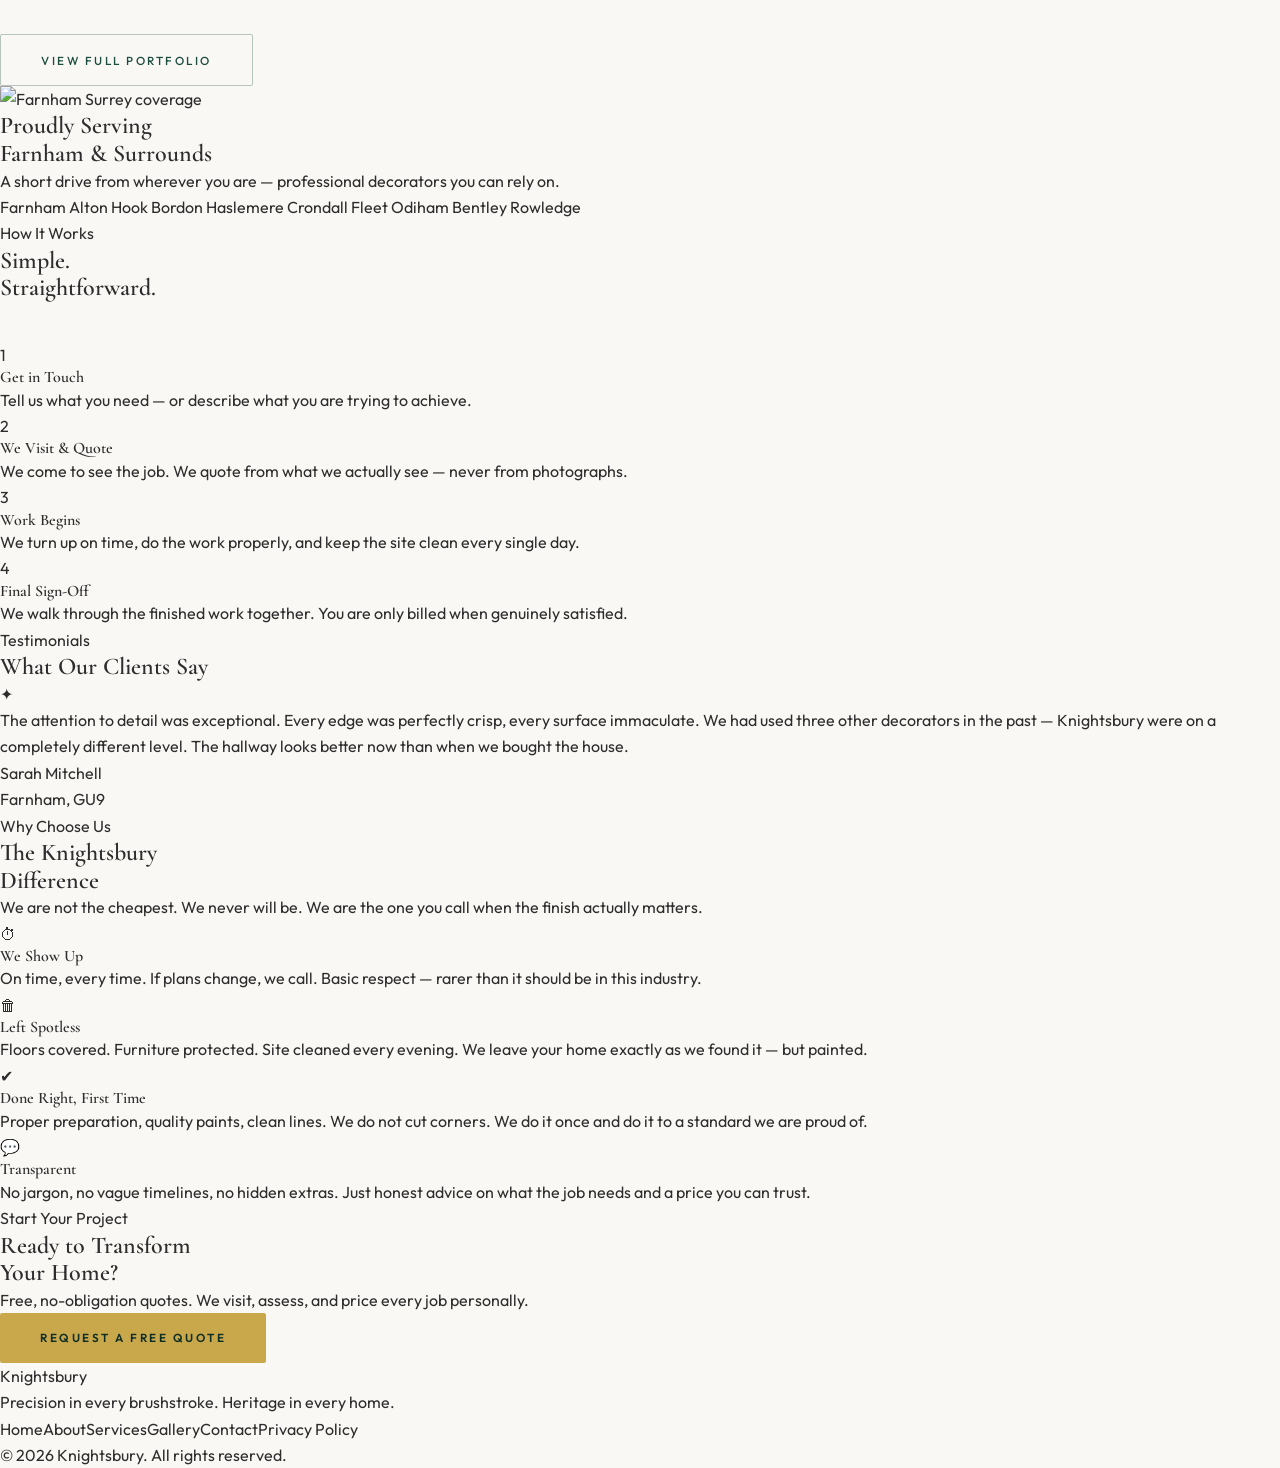
==== commit 505626bf: "Mobile layout v2 — area tags fixed (spaces added), gallery full-width, buttons centered, process ste" ====
--- a/index.html
+++ b/index.html
@@ -101,7 +101,7 @@
           <div class="sb"><h3>Exterior Painting</h3><p>House walls, window frames, doors and fascias — with preparation that ensures the finish lasts.</p></div>
         </div>
         <div class="service-card reveal d3">
-          <div class="si"><img src="wallpaper-hanging-2.jpg" alt="Wallpaper hanging"></div>
+          <div class="si"><img src="wallpaper-hanging-1.jpg" alt="Wallpaper hanging"></div>
           <div class="sb"><h3>Wallpaper Hanging</h3><p>Pattern matching done with precision. All paper types, all finishes.</p></div>
         </div>
         <div class="service-card reveal d1">
@@ -149,7 +149,7 @@
             <h2>Proudly Serving<br>Farnham &amp; Surrounds</h2>
             <p>A short drive from wherever you are — professional decorators you can rely on.</p>
             <div class="areas-list">
-              <span class="atag">Farnham</span><span class="atag">Alton</span><span class="atag">Hook</span><span class="atag">Bordon</span><span class="atag">Haslemere</span><span class="atag">Crondall</span><span class="atag">Fleet</span><span class="atag">Odiham</span><span class="atag">Bentley</span><span class="atag">Rowledge</span>
+              <span class="atag">Farnham</span> <span class="atag">Alton</span> <span class="atag">Hook</span> <span class="atag">Bordon</span> <span class="atag">Haslemere</span> <span class="atag">Crondall</span> <span class="atag">Fleet</span> <span class="atag">Odiham</span> <span class="atag">Bentley</span> <span class="atag">Rowledge</span>
             </div>
           </div>
         </div>
--- a/style.css
+++ b/style.css
@@ -294,3 +294,114 @@
   .why-grid{grid-template-columns:1fr}
   .hero h1{letter-spacing:-0.5px}
 }
+
+/* ── MOBILE-FIRST FIXES (added 2026-03-24) ─── */
+@media(max-width:540px){
+  /* Intro strip — 2x2 grid so stats never overflow */
+  .intro-inner{grid-template-columns:1fr 1fr!important;gap:1.5rem 1rem!important;padding:.5rem 1rem}
+  .intro-stat .num{font-size:2.2rem!important}
+  .intro-stat .label{font-size:.58rem!important;letter-spacing:1.5px!important}
+
+  /* Center the brands on mobile */
+  .brands-section{padding:3rem 1rem!important}
+  .brands-label{text-align:center!important}
+  .brands-grid{justify-content:center!important;gap:1.5rem 2rem!important}
+
+  /* Nav: less horizontal padding on mobile */
+  nav{padding-left:1.2rem!important;padding-right:1.2rem!important}
+
+  /* Hero: tighter padding */
+  .hero-content{padding:8rem 1.2rem 4rem!important}
+
+  /* About section text doesn't overflow */
+  .about-grid{grid-template-columns:1fr!important;gap:2rem!important}
+  .about-img img{height:240px!important}
+  .about-img{order:1}
+  .about-text{order:2}
+
+  /* CTA band: tighter padding */
+  .cta-band{padding:5rem 1.2rem!important}
+}
+
+/* Ensure brand items wrap naturally and stay centered */
+@media(max-width:400px){
+  .intro-inner{grid-template-columns:1fr 1fr!important}
+  .intro-stat .num{font-size:1.9rem!important}
+  .brands-grid{gap:1rem 1.5rem!important}
+}
+
+/* ── MOBILE COMPREHENSIVE FIXES v2 (added 2026-03-24) ─── */
+@media(max-width:768px){
+  /* Section padding — tighter on mobile */
+  .section{padding:4rem 1.2rem!important}
+  .section-alt{background:var(--w)}
+
+  /* Gallery — single column, full width */
+  .gallery-grid{grid-template-columns:1fr!important;gap:.75rem!important}
+  .gallery-item{aspect-ratio:4/3!important}
+
+  /* Services — full width cards */
+  .services-grid{grid-template-columns:1fr!important;gap:1.2rem!important}
+  .si{height:200px!important}
+
+  /* Areas section — full width photo */
+  .areas-grid{grid-template-columns:1fr!important;gap:2rem!important}
+  .areas-photo{min-height:280px!important}
+  .areas-content h2{font-size:1.4rem!important}
+  .areas-list{gap:.4rem!important}
+
+  /* About grid — single column */
+  .about-grid{grid-template-columns:1fr!important;gap:2rem!important}
+  .about-img img{height:220px!important}
+
+  /* Service detail — stacked */
+  .service-detail{grid-template-columns:1fr!important;gap:1.5rem!important;padding:2.5rem 0!important}
+  .service-detail:nth-child(even) .sd-img{order:0!important}
+
+  /* CTA band — tight mobile padding */
+  .cta-band{padding:5rem 1.2rem!important}
+  .cta-band h2{font-size:1.8rem!important}
+
+  /* Footer */
+  footer{padding:3.5rem 1.2rem 2rem!important}
+
+  /* Contact grid */
+  .contact-grid{grid-template-columns:1fr!important;gap:2.5rem!important}
+  .contact-card{padding:2rem 1.5rem!important}
+  .frow{grid-template-columns:1fr!important}
+}
+
+@media(max-width:540px){
+  /* Hero — tighter on small phones */
+  .hero-content{padding:7rem 1rem 3.5rem!important}
+  .hero h1{font-size:2.4rem!important}
+  .hero-actions{flex-direction:column!important;align-items:center!important;gap:.8rem!important}
+  .hero-actions a{width:100%;max-width:280px;text-align:center!important}
+
+  /* Intro strip numbers smaller */
+  .intro-stat .num{font-size:2rem!important}
+  .intro-stat .label{font-size:.56rem!important;letter-spacing:1.5px!important}
+
+  /* Process steps — 2x2 on phablet, 1-col on small phone */
+  .process-steps{grid-template-columns:1fr 1fr!important;gap:1.5rem!important}
+  .step-circle{width:52px!important;height:52px!important;font-size:1.2rem!important}
+  .step h4{font-size:.9rem!important}
+  .step p{font-size:.78rem!important}
+
+  /* Why grid — 1 col on small phone */
+  .why-grid{grid-template-columns:1fr!important;gap:1.2rem!important}
+  .why-item{padding:1.5rem 1rem!important}
+
+  /* About page */
+  .page-hero{min-height:45vh!important}
+
+  /* Gallery item — full width */
+  .gallery-item{aspect-ratio:unset!important;min-height:200px!important}
+
+  /* Buttons — always centered on mobile */
+  .bp,.bo,.bg,.sb2{display:block!important;max-width:280px!important;margin-left:auto!important;margin-right:auto!important;text-align:center!important}
+
+  /* Contact form */
+  .frow{grid-template-columns:1fr!important}
+  .ci-item{margin-bottom:1.5rem!important}
+}
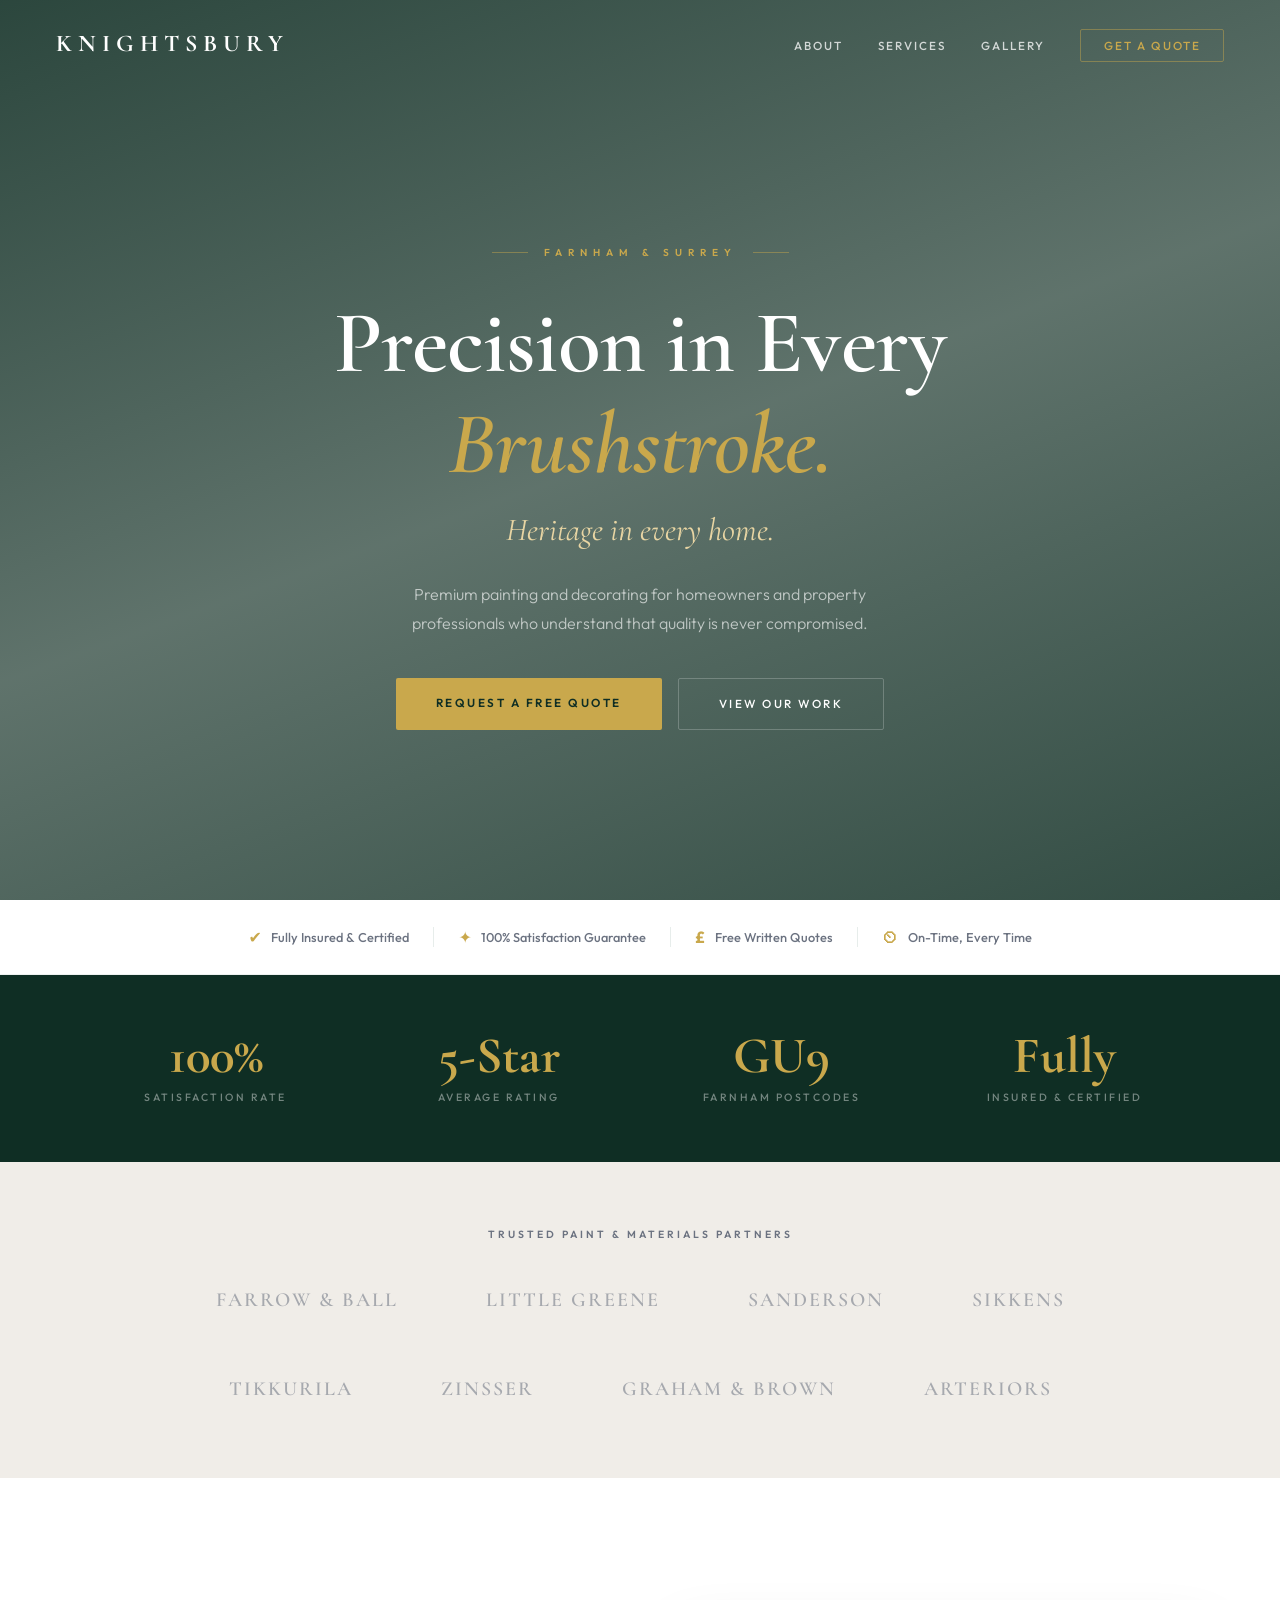
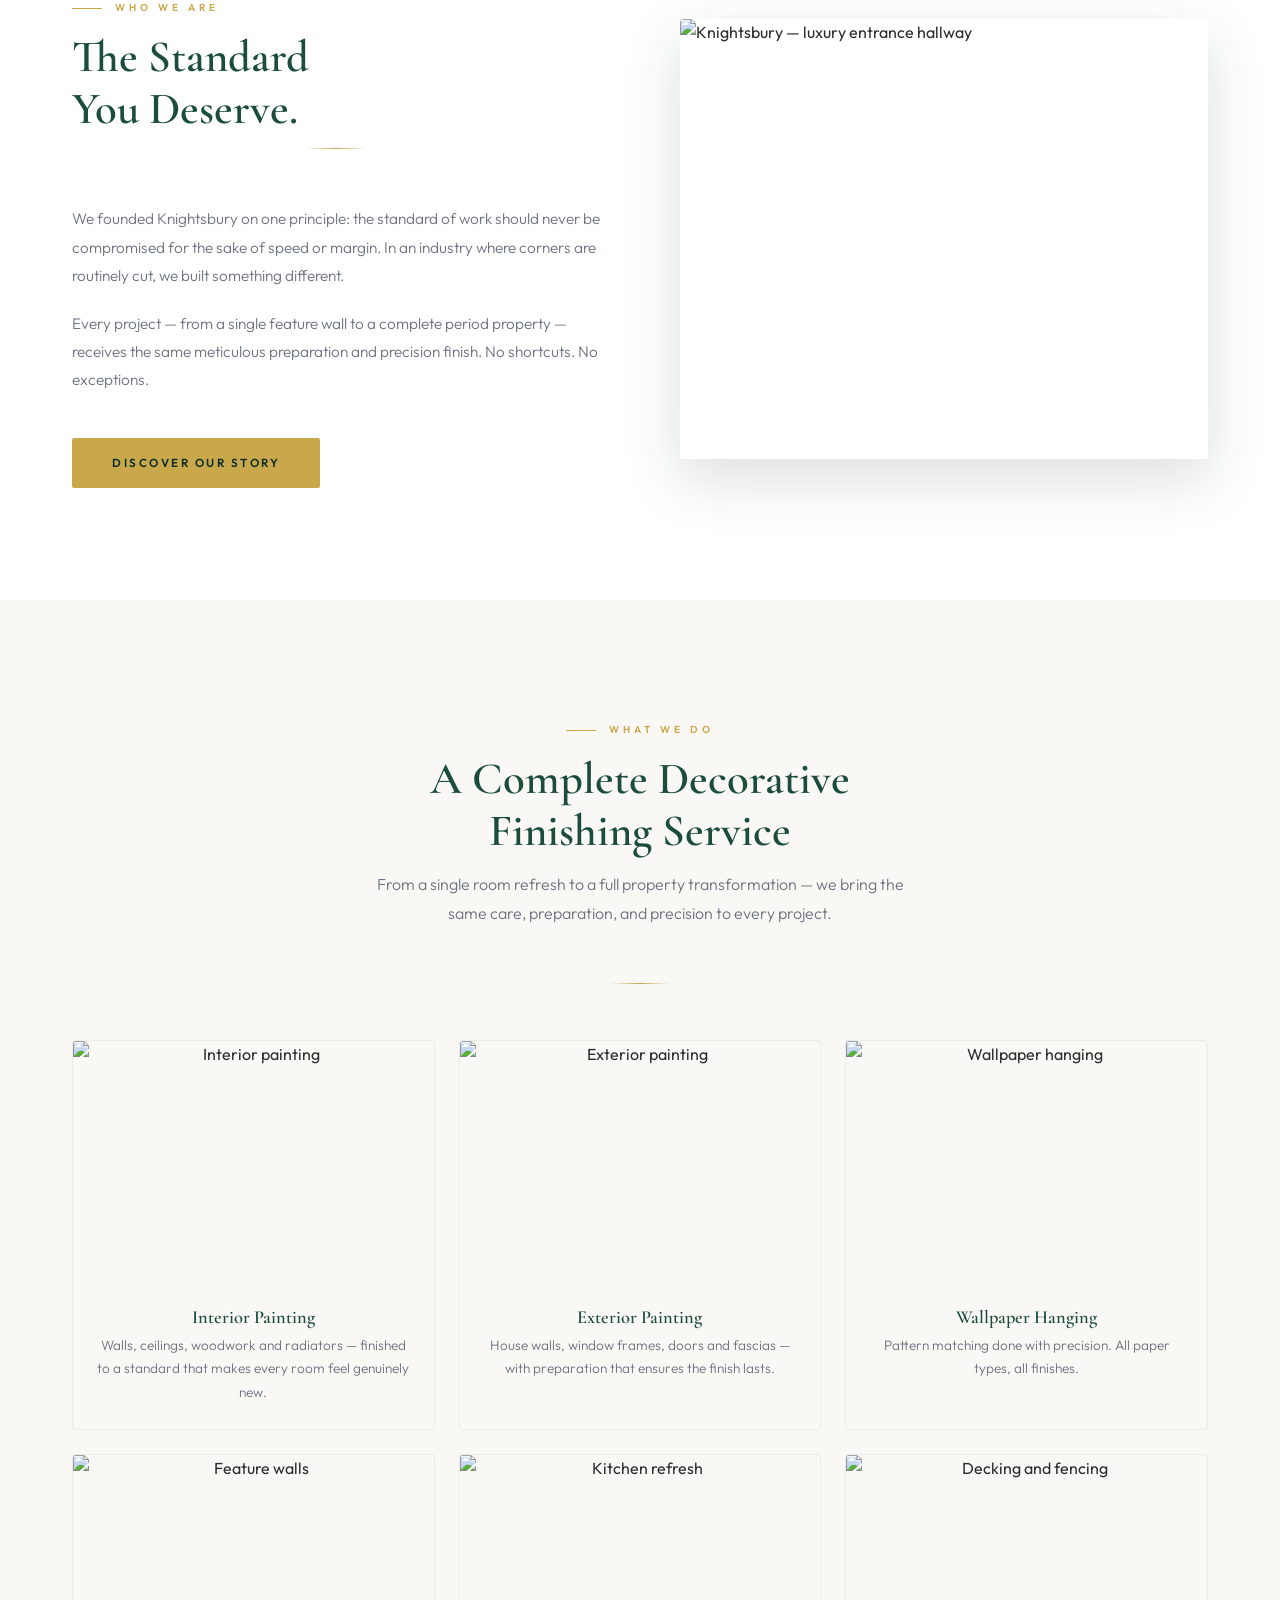
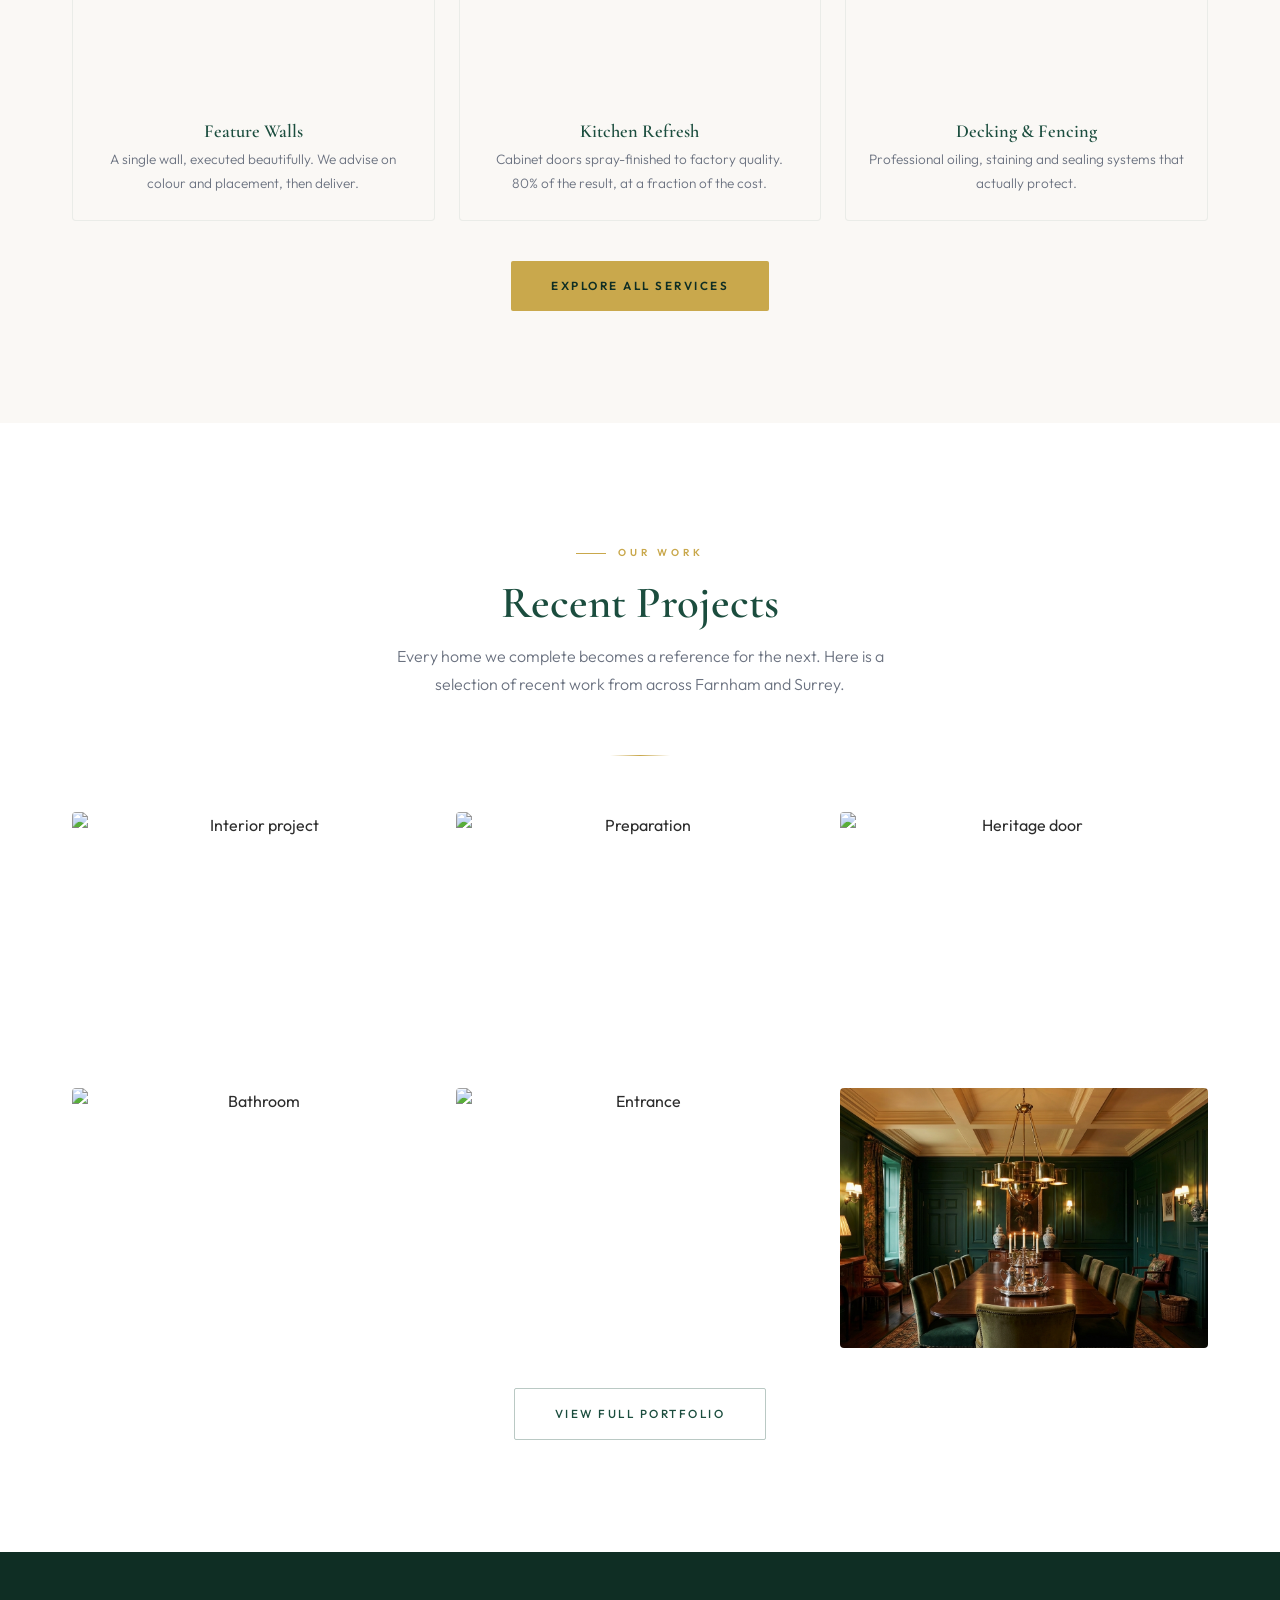
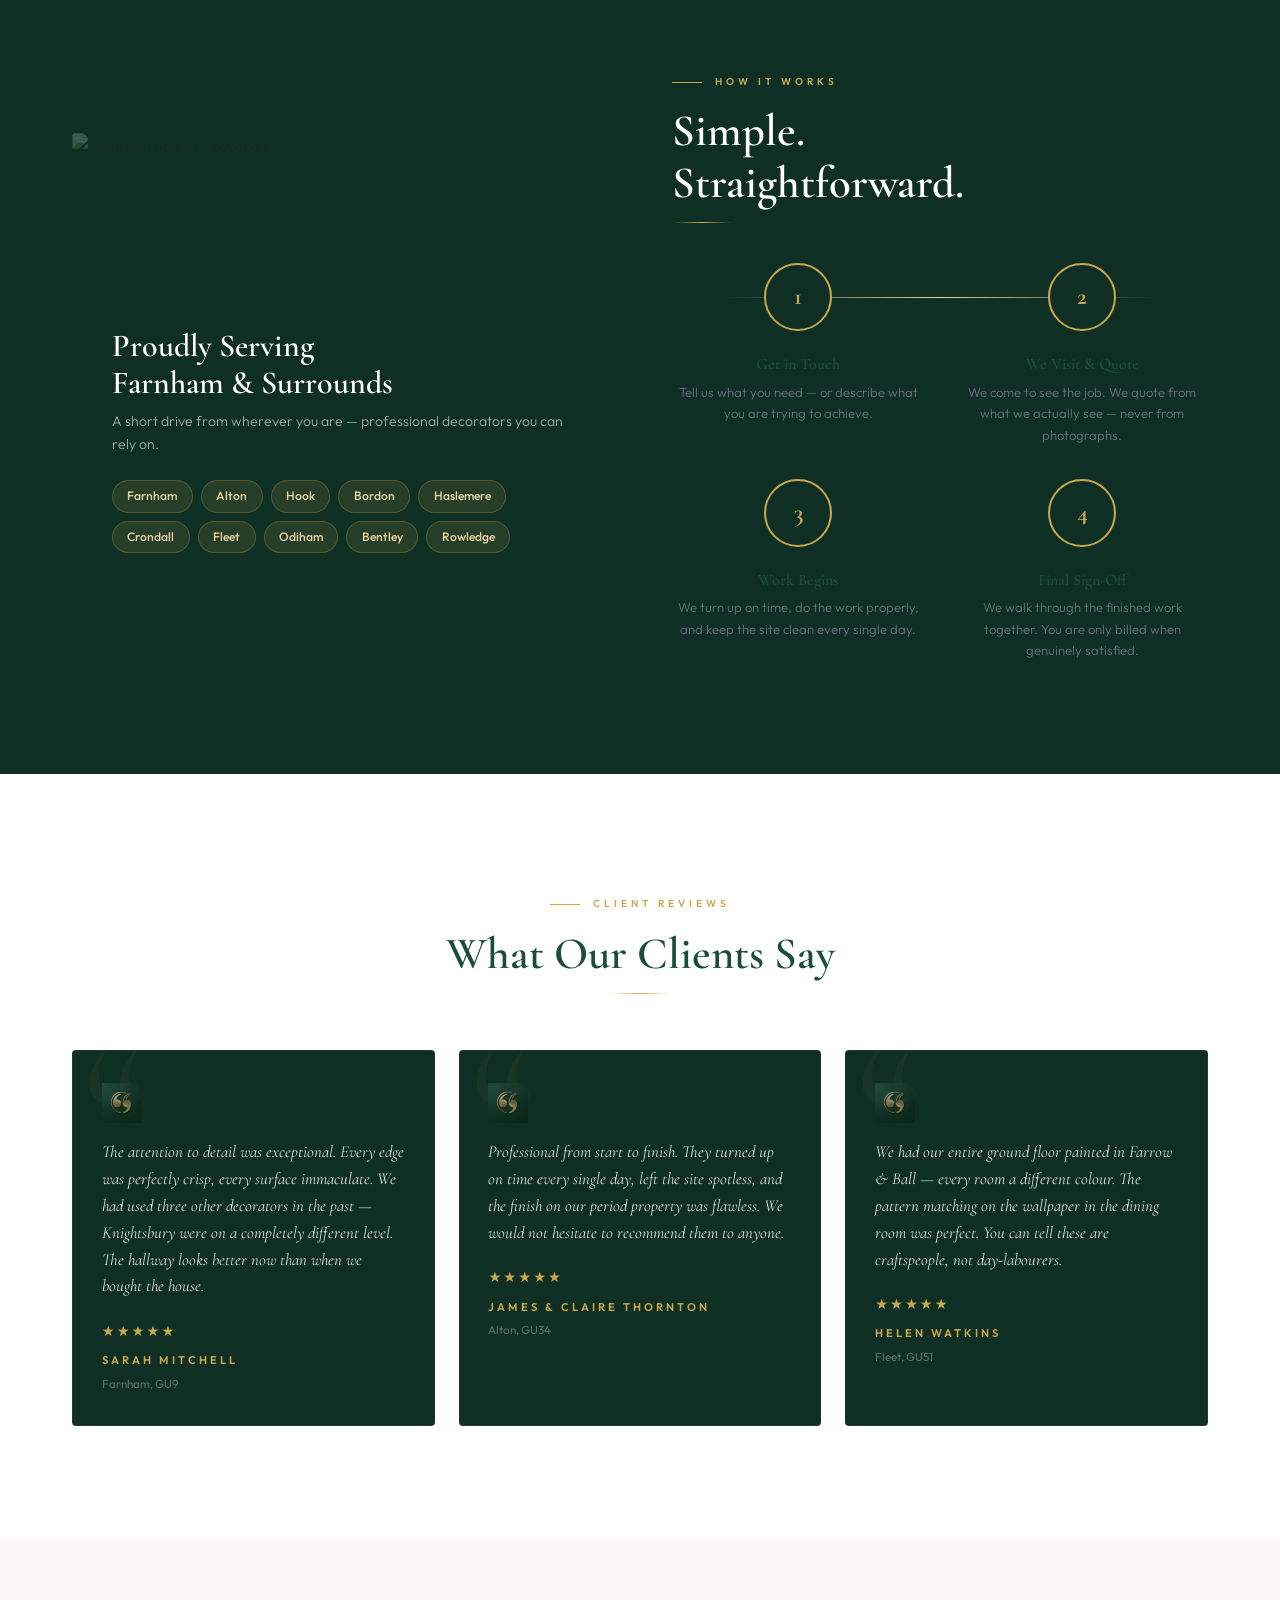
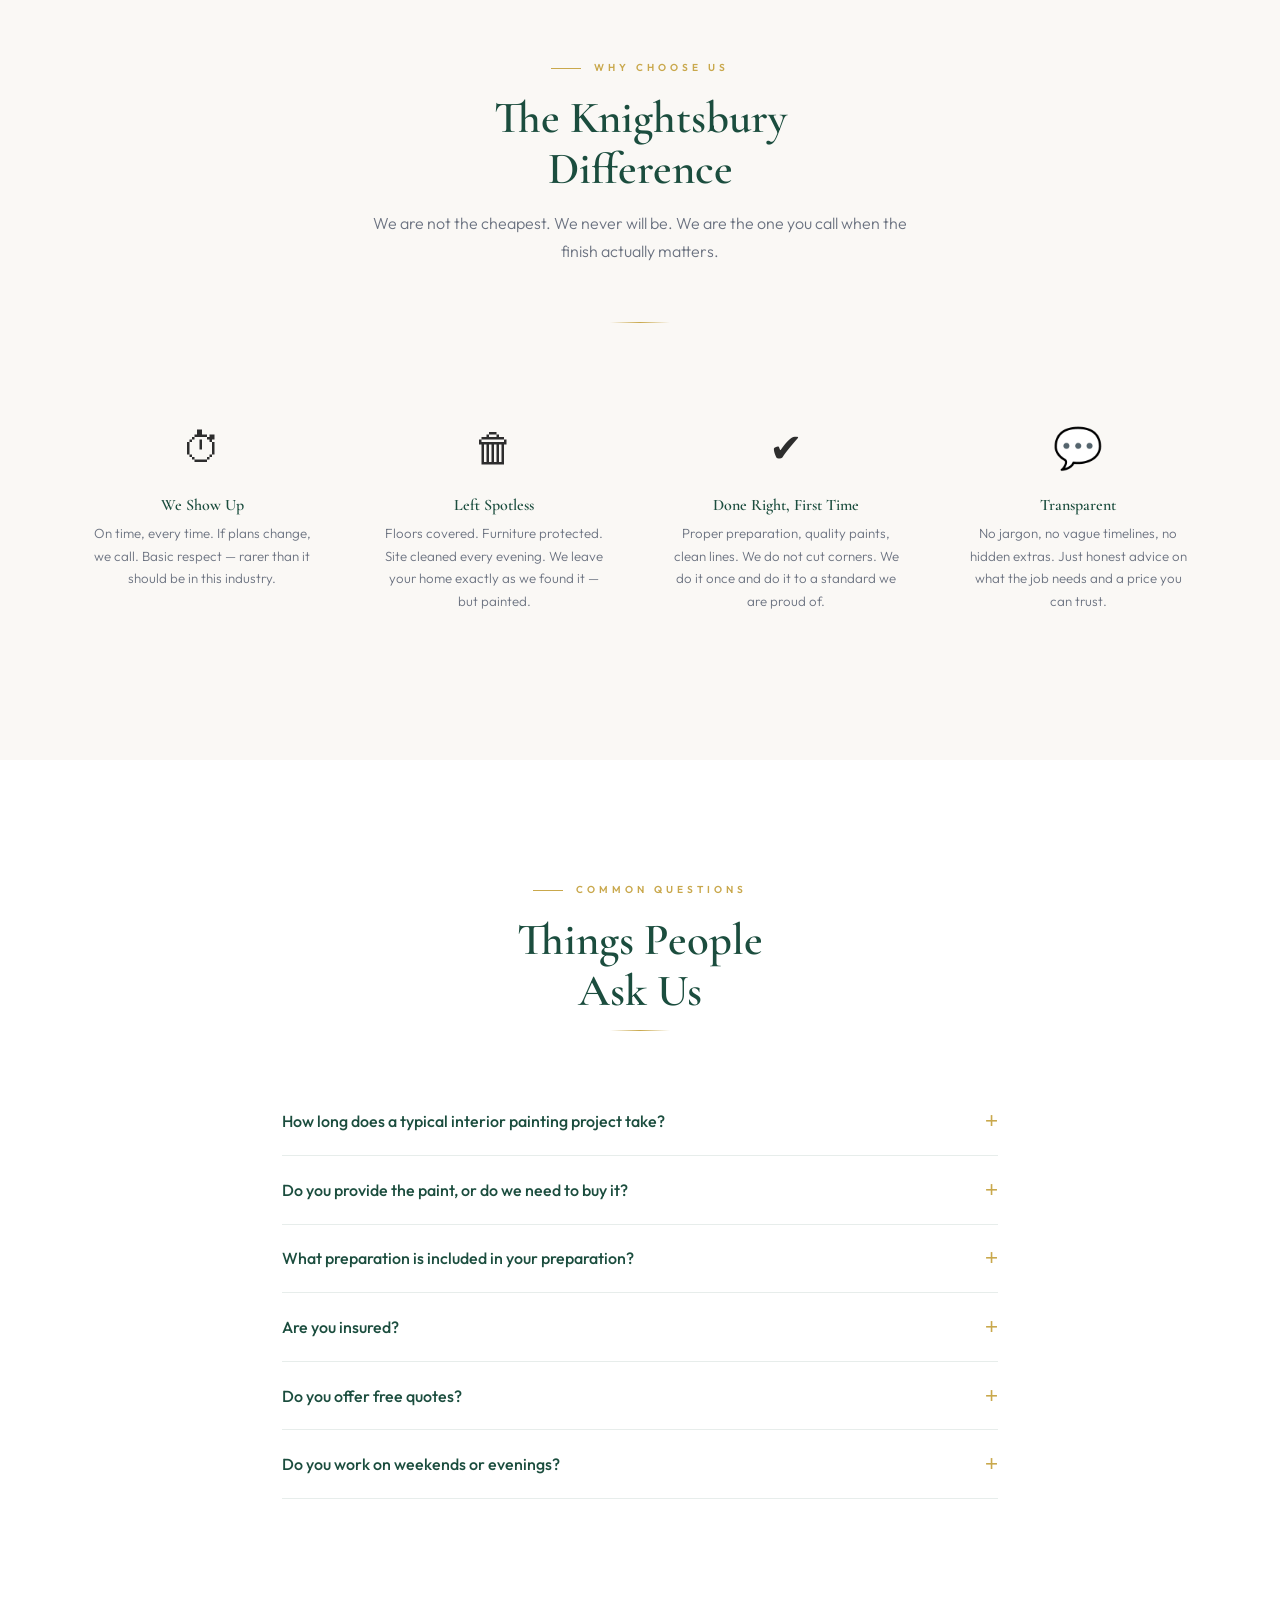
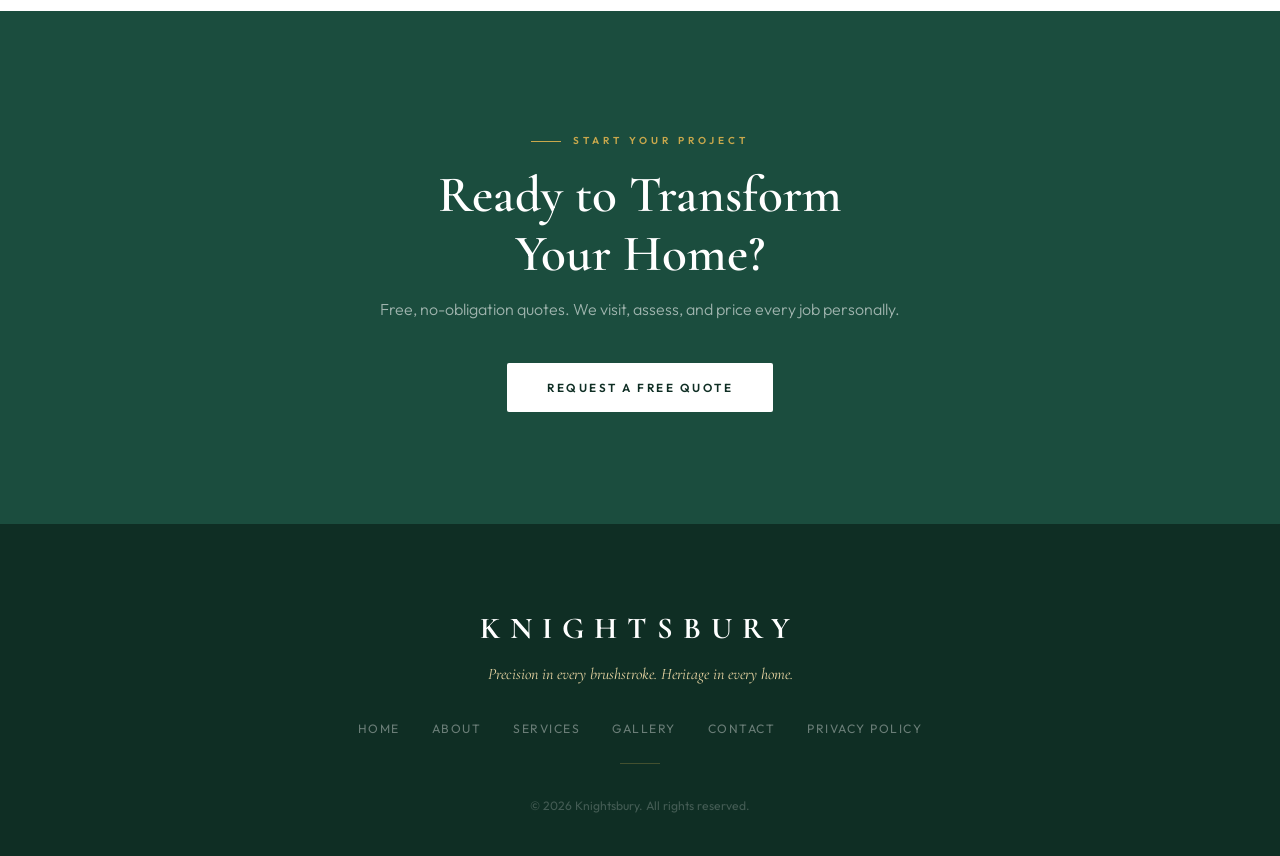
==== commit 22e42bf2: "Site v8 — irresistible upgrade: trust bar, 3 testimonials with gold quote icons, FAQ accordion, test" ====
--- a/index.html
+++ b/index.html
@@ -29,21 +29,48 @@
     <button class="hamburger" aria-label="Menu"><span></span><span></span><span></span></button>
   </nav>
 
+  <!-- ── HERO ───────────────────────────────── -->
   <section class="hero">
-    <div class="hero-bg" style="background-image:url('hero-interior.jpg')"></div>
+    <div class="hero-bg"></div>
     <div class="hero-overlay"></div>
     <div class="hero-content">
       <div class="hero-eyebrow">Farnham &amp; Surrey</div>
       <h1>Precision in Every<br><em>Brushstroke.</em></h1>
       <p class="hero-tagline">Heritage in every home.</p>
-      <p class="hero-sub">Premium painting and decorating for discerning homeowners and property professionals who understand that quality is never compromised.</p>
+      <p class="hero-sub">Premium painting and decorating for homeowners and property professionals who understand that quality is never compromised.</p>
       <div class="hero-actions">
         <a href="contact.html" class="bp">Request a Free Quote</a>
-        <a href="services.html" class="bg">View Our Services</a>
-      </div>
-    </div>
-  </section>
-
+        <a href="gallery.html" class="bg">View Our Work</a>
+      </div>
+    </div>
+  </section>
+
+  <!-- ── TRUST BAR ─────────────────────────── -->
+  <div class="trust-bar">
+    <div class="trust-items">
+      <div class="trust-item">
+        <span class="trust-icon">&#10004;</span>
+        <span>Fully Insured &amp; Certified</span>
+      </div>
+      <div class="trust-sep"></div>
+      <div class="trust-item">
+        <span class="trust-icon">&#10022;</span>
+        <span>100% Satisfaction Guarantee</span>
+      </div>
+      <div class="trust-sep"></div>
+      <div class="trust-item">
+        <span class="trust-icon">&#163;</span>
+        <span>Free Written Quotes</span>
+      </div>
+      <div class="trust-sep"></div>
+      <div class="trust-item">
+        <span class="trust-icon">&#9202;</span>
+        <span>On-Time, Every Time</span>
+      </div>
+    </div>
+  </div>
+
+  <!-- ── INTRO STRIP ──────────────────────── -->
   <div class="intro-strip">
     <div class="intro-inner">
       <div class="intro-stat reveal"><div class="num">100%</div><div class="label">Satisfaction Rate</div></div>
@@ -53,6 +80,7 @@
     </div>
   </div>
 
+  <!-- ── PARTNERS ──────────────────────────── -->
   <div class="brands-section">
     <div class="brands-label reveal">Trusted Paint &amp; Materials Partners</div>
     <div class="brands-grid reveal d1">
@@ -67,16 +95,17 @@
     </div>
   </div>
 
+  <!-- ── ABOUT / WHO WE ARE ───────────────── -->
   <section class="section section-alt">
     <div class="container">
       <div class="about-grid">
         <div class="about-text reveal">
           <div class="se">Who We Are</div>
           <h2 class="st">The Standard<br>You Deserve.</h2>
-          <div class="gold-rule" style="margin:0 0 2rem 0"></div>
-          <p style="font-size:.96rem;color:var(--sl);line-height:1.85;font-weight:300;margin-bottom:1.2rem">We founded Knightsbury on one principle: the standard of work should never be compromised for the sake of speed or margin. In an industry where corners are routinely cut, we built something different.</p>
-          <p style="font-size:.96rem;color:var(--sl);line-height:1.85;font-weight:300;margin-bottom:2rem">Every project — from a single feature wall to a complete period property — receives the same meticulous preparation and precision finish.</p>
-          <a href="about.html" class="bp" style="display:inline-block">Discover Our Story</a>
+          <div class="gold-rule"></div>
+          <p>We founded Knightsbury on one principle: the standard of work should never be compromised for the sake of speed or margin. In an industry where corners are routinely cut, we built something different.</p>
+          <p>Every project — from a single feature wall to a complete period property — receives the same meticulous preparation and precision finish. No shortcuts. No exceptions.</p>
+          <a href="about.html" class="bp" style="margin-top:1.5rem;display:inline-block">Discover Our Story</a>
         </div>
         <div class="about-img reveal-r">
           <img src="gallery-5.jpg" alt="Knightsbury — luxury entrance hallway">
@@ -85,6 +114,7 @@
     </div>
   </section>
 
+  <!-- ── SERVICES ─────────────────────────── -->
   <section class="section">
     <div class="container center">
       <div class="se reveal">What We Do</div>
@@ -121,6 +151,7 @@
     </div>
   </section>
 
+  <!-- ── GALLERY ──────────────────────────── -->
   <section class="section section-alt">
     <div class="container center">
       <div class="se reveal">Our Work</div>
@@ -139,6 +170,7 @@
     </div>
   </section>
 
+  <!-- ── AREAS + HOW IT WORKS ─────────────── -->
   <section class="section section-dark">
     <div class="container">
       <div class="areas-grid">
@@ -168,19 +200,40 @@
     </div>
   </section>
 
-  <section class="section section-dark" style="padding-top:0">
-    <div class="container">
-      <div class="center"><div class="se reveal">Testimonials</div><h2 class="st sd-st reveal d1">What Our Clients Say</h2><div class="gold-rule reveal d2"></div></div>
-      <div class="testimonial-card reveal d3">
-        <div class="qm">&#10022;</div>
-        <p class="ttext">The attention to detail was exceptional. Every edge was perfectly crisp, every surface immaculate. We had used three other decorators in the past — Knightsbury were on a completely different level. The hallway looks better now than when we bought the house.</p>
-        <div class="tauth">Sarah Mitchell</div>
-        <div class="tmeta">Farnham, GU9</div>
-      </div>
-    </div>
-  </section>
-
+  <!-- ── TESTIMONIALS ─────────────────────── -->
   <section class="section section-alt">
+    <div class="container center">
+      <div class="se reveal">Client Reviews</div>
+      <h2 class="st reveal d1">What Our Clients Say</h2>
+      <div class="gold-rule reveal d2"></div>
+      <div class="testimonials-grid">
+        <div class="testimonial-card reveal d3">
+          <img src="icon-quote.jpg" alt="" class="quote-icon">
+          <p class="ttext">The attention to detail was exceptional. Every edge was perfectly crisp, every surface immaculate. We had used three other decorators in the past — Knightsbury were on a completely different level. The hallway looks better now than when we bought the house.</p>
+          <div class="tstars">&#9733;&#9733;&#9733;&#9733;&#9733;</div>
+          <div class="tauth">Sarah Mitchell</div>
+          <div class="tmeta">Farnham, GU9</div>
+        </div>
+        <div class="testimonial-card reveal d4">
+          <img src="icon-quote.jpg" alt="" class="quote-icon">
+          <p class="ttext">Professional from start to finish. They turned up on time every single day, left the site spotless, and the finish on our period property was flawless. We would not hesitate to recommend them to anyone.</p>
+          <div class="tstars">&#9733;&#9733;&#9733;&#9733;&#9733;</div>
+          <div class="tauth">James &amp; Claire Thornton</div>
+          <div class="tmeta">Alton, GU34</div>
+        </div>
+        <div class="testimonial-card reveal d1">
+          <img src="icon-quote.jpg" alt="" class="quote-icon">
+          <p class="ttext">We had our entire ground floor painted in Farrow &amp; Ball — every room a different colour. The pattern matching on the wallpaper in the dining room was perfect. You can tell these are craftspeople, not day-labourers.</p>
+          <div class="tstars">&#9733;&#9733;&#9733;&#9733;&#9733;</div>
+          <div class="tauth">Helen Watkins</div>
+          <div class="tmeta">Fleet, GU51</div>
+        </div>
+      </div>
+    </div>
+  </section>
+
+  <!-- ── WHY CHOOSE US ───────────────────── -->
+  <section class="section">
     <div class="container center">
       <div class="se reveal">Why Choose Us</div>
       <h2 class="st reveal d1">The Knightsbury<br>Difference</h2>
@@ -195,6 +248,62 @@
     </div>
   </section>
 
+  <!-- ── FAQ ─────────────────────────────── -->
+  <section class="section section-alt">
+    <div class="container" style="max-width:780px">
+      <div class="center">
+        <div class="se reveal">Common Questions</div>
+        <h2 class="st reveal d1">Things People<br>Ask Us</h2>
+        <div class="gold-rule reveal d2"></div>
+      </div>
+      <div class="faq-list reveal d3">
+        <div class="faq-item">
+          <button class="faq-q" aria-expanded="false">
+            <span>How long does a typical interior painting project take?</span>
+            <span class="faq-plus">+</span>
+          </button>
+          <div class="faq-a"><p>A single room typically takes 2–3 days including preparation and drying time between coats. A full house depends on size — we will give you a fixed timeline before we start, and we stick to it.</p></div>
+        </div>
+        <div class="faq-item">
+          <button class="faq-q" aria-expanded="false">
+            <span>Do you provide the paint, or do we need to buy it?</span>
+            <span class="faq-plus">+</span>
+          </button>
+          <div class="faq-a"><p>We handle everything. We supply all paint and materials as part of our service — we work directly with Farrow &amp; Ball, Little Greene, and other premium suppliers so you get trade pricing and the right products for every surface.</p></div>
+        </div>
+        <div class="faq-item">
+          <button class="faq-q" aria-expanded="false">
+            <span>What preparation is included in your preparation?</span>
+            <span class="faq-plus">+</span>
+          </button>
+          <div class="faq-a"><p>Full preparation: filling cracks and holes, sanding all surfaces, cleaning grease and grime, protecting floors and furniture, priming where needed. This is the step most decorators skip — it is also the step that determines how long the finish lasts.</p></div>
+        </div>
+        <div class="faq-item">
+          <button class="faq-q" aria-expanded="false">
+            <span>Are you insured?</span>
+            <span class="faq-plus">+</span>
+          </button>
+          <div class="faq-a"><p>Yes. Full public liability insurance and all work is carried out to current safety standards. Certificates available on request.</p></div>
+        </div>
+        <div class="faq-item">
+          <button class="faq-q" aria-expanded="false">
+            <span>Do you offer free quotes?</span>
+            <span class="faq-plus">+</span>
+          </button>
+          <div class="faq-a"><p>Yes — free, no-obligation written quotes. We visit in person to assess the job properly before quoting. We do not quote from photographs because measurements and conditions on site always affect the price.</p></div>
+        </div>
+        <div class="faq-item">
+          <button class="faq-q" aria-expanded="false">
+            <span>Do you work on weekends or evenings?</span>
+            <span class="faq-plus">+</span>
+          </button>
+          <div class="faq-a"><p>We work around your schedule where possible. We typically work Monday to Friday but can discuss weekend availability for larger projects. We always agree working hours before any project begins.</p></div>
+        </div>
+      </div>
+    </div>
+  </section>
+
+  <!-- ── CTA BAND ─────────────────────────── -->
   <section class="cta-band">
     <div class="se reveal">Start Your Project</div>
     <h2 class="reveal d1">Ready to Transform<br>Your Home?</h2>
@@ -202,6 +311,7 @@
     <a href="contact.html" class="bp reveal d3">Request a Free Quote</a>
   </section>
 
+  <!-- ── FOOTER ─────────────────────────── -->
   <footer>
     <div class="fl">Knightsbury</div>
     <div class="ft">Precision in every brushstroke. Heritage in every home.</div>
@@ -213,5 +323,23 @@
   </footer>
 
   <script src="site.js"></script>
+  <script>
+    // ── FAQ Accordion ───────────────────────
+    document.querySelectorAll('.faq-q').forEach(btn => {
+      btn.addEventListener('click', () => {
+        const isOpen = btn.getAttribute('aria-expanded') === 'true';
+        // Close all
+        document.querySelectorAll('.faq-q').forEach(b => { b.setAttribute('aria-expanded','false'); b.classList.remove('open'); });
+        document.querySelectorAll('.faq-a').forEach(a => a.style.maxHeight = '0px');
+        // Open clicked if was closed
+        if (!isOpen) {
+          btn.setAttribute('aria-expanded', 'true');
+          btn.classList.add('open');
+          const ans = btn.nextElementSibling;
+          ans.style.maxHeight = ans.scrollHeight + 'px';
+        }
+      });
+    });
+  </script>
 </body>
-</html>+</html>
--- a/style.css
+++ b/style.css
@@ -1,6 +1,6 @@
 /* ═══════════════════════════════════════════════════
-   KNIGHTSBURY — FULL SITE STYLESHEET v4
-   Harrods Luxury Corporate · All-Nano-Banana-Pro Imagery
+   KNIGHTSBURY — STYLESHEET v5 (CLEAN REBUILD)
+   Deep Forest Green + Warm Gold · Mobile-First
 ═══════════════════════════════════════════════════ */
 
 @import url('https://fonts.googleapis.com/css2?family=Cormorant+Garamond:ital,wght@0,400;0,600;0,700;1,400&family=Outfit:wght@300;400;500;600&display=swap');
@@ -11,19 +11,26 @@
   --iv:#FAF8F5; --st:#F0EDE8; --c:#2D2D2D; --sl:#6B7280; --w:#FFFFFF;
   --e:cubic-bezier(0.22,1,0.36,1);
   --sp:cubic-bezier(0.34,1.56,0.64,1);
-  --max:1200px; --pad:7rem 2rem; --pad-sm:5rem 1.5rem;
+  --max:1200px;
 }
 
 /* ── RESET ─────────────────────────────────── */
 *,*::before,*::after{margin:0;padding:0;box-sizing:border-box}
-html{scroll-behavior:smooth}
+html{overflow-x:hidden} /* critical: prevent horizontal scroll */
 body{font-family:'Outfit',system-ui,sans-serif;color:var(--c);background:var(--iv);line-height:1.65;overflow-x:hidden}
 h1,h2,h3,h4{font-family:'Cormorant Garamond',Georgia,serif;line-height:1.15;font-weight:600}
-img{display:block;max-width:100%}a{text-decoration:none;color:inherit}
+img{max-width:100%;height:auto;display:block}
+a{text-decoration:none;color:inherit}
 ul{list-style:none}
 ::-webkit-scrollbar{width:5px}::-webkit-scrollbar-track{background:var(--d)}::-webkit-scrollbar-thumb{background:var(--g);border-radius:3px}
 
-/* ── NAV — DESKTOP ─────────────────────────── */
+/* ── LAYOUT ─────────────────────────────────── */
+.container{max-width:var(--max);margin:0 auto;padding:0 2rem}
+.section{padding:7rem 2rem}
+.section-alt{background:var(--w)}
+.section-dark{background:var(--d)}
+
+/* ── NAV ───────────────────────────────────── */
 nav{
   position:fixed;top:0;left:0;right:0;z-index:300;
   display:flex;justify-content:space-between;align-items:center;
@@ -32,30 +39,21 @@
   transition:background .45s var(--e),padding .4s,box-shadow .4s;
 }
 nav.scrolled{background:rgba(15,46,36,.97);padding:.85rem 3.5rem;box-shadow:0 4px 40px rgba(0,0,0,.28);backdrop-filter:blur(14px)}
-.logo{font-family:'Cormorant Garamond',serif;font-weight:700;font-size:1.5rem;color:var(--w);letter-spacing:6px;text-transform:uppercase;text-decoration:none}
-.nav-links{display:flex;gap:2.2rem;list-style:none;align-items:center}
+.logo{font-family:'Cormorant Garamond',serif;font-weight:700;font-size:1.5rem;color:var(--w);letter-spacing:6px;text-transform:uppercase}
+.nav-links{display:flex;gap:2.2rem;align-items:center}
 .nav-links a{color:rgba(255,255,255,.76);font-size:.73rem;font-weight:500;letter-spacing:2px;text-transform:uppercase;transition:color .25s;position:relative;padding-bottom:3px}
 .nav-links a::after{content:'';position:absolute;bottom:0;left:0;width:0;height:1px;background:var(--g);transition:width .35s var(--e)}
 .nav-links a:hover{color:var(--w)}.nav-links a:hover::after{width:100%}
-.nc{border:1px solid rgba(201,168,76,.45)!important;padding:.5rem 1.4rem!important;border-radius:2px;color:var(--g)!important;letter-spacing:2px!important;transition:background .3s,color .3s!important}
+.nc{border:1px solid rgba(201,168,76,.45)!important;padding:.5rem 1.4rem!important;border-radius:2px;color:var(--g)!important;letter-spacing:2px!important}
 .nc::after{display:none!important}.nc:hover{background:var(--g)!important;color:var(--d)!important}
 
-/* ── MOBILE HAMBURGER MENU ─────────────────── */
-.hamburger{
-  display:none;flex-direction:column;justify-content:center;gap:6px;
-  width:36px;height:36px;cursor:pointer;z-index:400;background:none;border:none;
-}
+/* ── HAMBURGER ─────────────────────────────── */
+.hamburger{display:none;flex-direction:column;justify-content:center;gap:6px;width:36px;height:36px;cursor:pointer;z-index:400;background:none;border:none}
 .hamburger span{display:block;width:26px;height:1.5px;background:var(--w);border-radius:2px;transition:all .35s var(--e);transform-origin:center}
-.hamburger.active span:nth-child(1){transform:translateY(7.5px) rotate(45deg);background:var(--w)}
+.hamburger.active span:nth-child(1){transform:translateY(7.5px) rotate(45deg)}
 .hamburger.active span:nth-child(2){opacity:0;transform:scaleX(0)}
-.hamburger.active span:nth-child(3){transform:translateY(-7.5px) rotate(-45deg);background:var(--w)}
-
-.mobile-menu{
-  position:fixed;inset:0;z-index:350;
-  background:rgba(15,46,36,.98);backdrop-filter:blur(20px);
-  display:flex;flex-direction:column;align-items:center;justify-content:center;gap:2rem;
-  opacity:0;pointer-events:none;transition:opacity .4s var(--e);
-}
+.hamburger.active span:nth-child(3){transform:translateY(-7.5px) rotate(-45deg)}
+.mobile-menu{position:fixed;inset:0;z-index:350;background:rgba(15,46,36,.98);backdrop-filter:blur(20px);display:flex;flex-direction:column;align-items:center;justify-content:center;gap:2rem;opacity:0;pointer-events:none;transition:opacity .4s var(--e)}
 .mobile-menu.open{opacity:1;pointer-events:all}
 .mobile-menu a{color:var(--w);font-family:'Cormorant Garamond',serif;font-size:2rem;font-weight:600;letter-spacing:3px;text-transform:uppercase;transition:color .25s}
 .mobile-menu a:hover{color:var(--g)}
@@ -63,7 +61,7 @@
 
 /* ── HERO ─────────────────────────────────── */
 .hero{position:relative;min-height:100vh;display:flex;align-items:center;justify-content:center;overflow:hidden}
-.hero-bg{position:absolute;inset:0;background-size:cover;background-position:center;transform:scale(1.05);transition:transform 8s var(--e)}
+.hero-bg{position:absolute;inset:0;background-size:cover;background-position:center;background-image:url('hero-interior.jpg');transform:scale(1.05);transition:transform 8s var(--e)}
 .hero-bg.loaded{transform:scale(1)}
 .hero-overlay{position:absolute;inset:0;background:linear-gradient(160deg,rgba(15,46,36,.88) 0%,rgba(15,46,36,.66) 50%,rgba(15,46,36,.85) 100%)}
 .hero-content{position:relative;z-index:2;text-align:center;padding:9rem 2rem 5rem;max-width:860px}
@@ -75,16 +73,16 @@
 .hero-sub{font-size:1rem;color:rgba(255,255,255,.63);max-width:480px;margin:0 auto 2.5rem;font-weight:300;line-height:1.8;opacity:0;transform:translateY(20px);animation:fu 1s var(--e) .9s forwards}
 .hero-actions{display:flex;gap:1rem;justify-content:center;flex-wrap:wrap;opacity:0;transform:translateY(20px);animation:fu 1s var(--e) 1.1s forwards}
 
-/* ── BUTTONS ──────────────────────────────── */
+/* ── BUTTONS ─────────────────────────────── */
 .bp{background:var(--g);color:var(--d);padding:.95rem 2.5rem;border-radius:2px;text-decoration:none;font-weight:600;font-size:.73rem;letter-spacing:2.5px;text-transform:uppercase;transition:transform .35s var(--sp),box-shadow .35s;display:inline-block}
 .bp:hover{transform:translateY(-3px);box-shadow:0 14px 40px rgba(201,168,76,.35)}
 .bg{border:1.5px solid rgba(255,255,255,.22);color:var(--w);padding:.95rem 2.5rem;border-radius:2px;text-decoration:none;font-weight:500;font-size:.73rem;letter-spacing:2.5px;text-transform:uppercase;transition:border-color .3s,transform .35s var(--sp)}
 .bg:hover{border-color:var(--g);transform:translateY(-3px)}
-.bo{border:1.5px solid rgba(27,77,62,.3);color:var(--f);padding:.95rem 2.5rem;border-radius:2px;text-decoration:none;font-weight:500;font-size:.73rem;letter-spacing:2.5px;text-transform:uppercase;transition:all .3s}
+.bo{border:1.5px solid rgba(27,77,62,.3);color:var(--f);padding:.95rem 2.5rem;border-radius:2px;text-decoration:none;font-weight:500;font-size:.73rem;letter-spacing:2.5px;text-transform:uppercase;transition:all .3s;display:inline-block}
 .bo:hover{border-color:var(--f);background:var(--f);color:var(--w);transform:translateY(-2px)}
 
 /* ── PAGE HERO ─────────────────────────────── */
-.page-hero{position:relative;min-height:55vh;display:flex;align-items:center;justify-content:center;overflow:hidden}
+.page-hero{position:relative;min-height:50vh;display:flex;align-items:center;justify-content:center;overflow:hidden}
 .page-hero-bg{position:absolute;inset:0;background-size:cover;background-position:center}
 .page-hero-overlay{position:absolute;inset:0;background:rgba(15,46,36,.78)}
 .page-hero-content{position:relative;z-index:2;text-align:center;padding:8rem 2rem 4rem}
@@ -97,9 +95,7 @@
 .intro-stat .num{font-family:'Cormorant Garamond',serif;font-size:3.2rem;font-weight:700;color:var(--g);line-height:1;margin-bottom:.4rem}
 .intro-stat .label{font-size:.66rem;color:rgba(255,255,255,.42);letter-spacing:2.5px;text-transform:uppercase;font-weight:500}
 
-/* ── SECTION COMMONS ─────────────────────── */
-.section{padding:var(--pad}.section-alt{background:var(--w)}.section-dark{background:var(--d)}.section-stone{background:var(--st)}
-.container{max-width:var(--max);margin:0 auto}
+/* ── TYPOGRAPHY HELPERS ───────────────────── */
 .se{display:inline-flex;align-items:center;gap:.8rem;color:var(--g);font-size:.63rem;font-weight:600;letter-spacing:4px;text-transform:uppercase;margin-bottom:1rem}
 .se::before{content:'';width:30px;height:1px;background:var(--g)}
 .st{font-size:clamp(2rem,3.5vw,3rem);font-weight:600;color:var(--f);margin-bottom:.8rem}
@@ -107,8 +103,9 @@
 .ss{font-size:1rem;color:var(--sl);max-width:540px;margin:0 auto 3.5rem;line-height:1.78;font-weight:300}
 .sd-ss{color:rgba(255,255,255,.52)}
 .center{text-align:center}
-
-/* ── ANIMATIONS ──────────────────────────── */
+.gold-rule{width:60px;height:1px;background:linear-gradient(to right,transparent,var(--g),transparent);margin:0 auto 3.5rem}
+
+/* ── ANIMATIONS ─────────────────────────── */
 @keyframes fu{to{opacity:1;transform:translateY(0)}}
 .reveal{opacity:0;transform:translateY(40px);transition:opacity .85s var(--e),transform .85s var(--e)}
 .reveal.visible{opacity:1;transform:translateY(0)}
@@ -116,26 +113,27 @@
 .reveal-l.visible{opacity:1;transform:translateX(0)}
 .reveal-r{opacity:0;transform:translateX(40px);transition:opacity .9s var(--e),transform .9s var(--e)}
 .reveal-r.visible{opacity:1;transform:translateX(0)}
-.d1{transition-delay:.1s}.d2{transition-delay:.2s}.d3{transition-delay:.3s}.d4{transition-delay:.4s}.d5{transition-delay:.5s}
-.gold-rule{width:0;height:1px;background:linear-gradient(to right,transparent,var(--g),transparent);margin:0 auto 3.5rem;transition:width 1.4s var(--e)}
-.gold-rule.visible{width:60px}
-
-/* ── ABOUT ──────────────────────────────── */
+.d1{transition-delay:.1s}.d2{transition-delay:.2s}.d3{transition-delay:.3s}.d4{transition-delay:.4s}
+
+/* ── ABOUT ─────────────────────────────── */
 .about-grid{display:grid;grid-template-columns:1fr 1fr;gap:5rem;align-items:center}
 .about-img{border-radius:4px;overflow:hidden;box-shadow:0 20px 60px rgba(15,46,36,.15)}
-.about-img img{width:100%;height:440px;object-fit:cover;display:block}
-.about-values{display:grid;grid-template-columns:1fr 1fr;gap:1.5rem;margin-top:2.5rem}
-.value-item{display:flex;gap:.8rem;align-items:flex-start}
-.value-icon{font-size:1.3rem;flex-shrink:0;margin-top:2px}
-.value-item h4{font-size:.9rem;color:var(--f);margin-bottom:.2rem;font-family:'Outfit',sans-serif;font-weight:600}
-.value-item p{font-size:.82rem;color:var(--sl);font-weight:300}
-
-/* ── SERVICES GRID ────────────────────────── */
+.about-img img{width:100%;height:440px;object-fit:cover}
+.about-text p{font-size:.96rem;color:var(--sl);line-height:1.85;font-weight:300;margin-bottom:1.2rem}
+
+/* ── TRUSTED BRANDS ────────────────────── */
+.brands-section{background:var(--st);padding:4rem 2rem;text-align:center}
+.brands-label{font-size:.65rem;color:var(--sl);letter-spacing:3px;text-transform:uppercase;font-weight:600;margin-bottom:2rem}
+.brands-grid{display:flex;flex-wrap:wrap;justify-content:center;gap:2.5rem;max-width:900px;margin:0 auto}
+.brand-item{font-family:'Cormorant Garamond',serif;font-size:1.25rem;font-weight:600;color:var(--sl);letter-spacing:2px;text-transform:uppercase;opacity:.55;transition:opacity .3s;padding:.5rem 1.5rem}
+.brand-item:hover{opacity:1}
+
+/* ── SERVICES GRID ──────────────────────── */
 .services-grid{display:grid;grid-template-columns:repeat(3,1fr);gap:1.5rem}
 .service-card{background:var(--iv);border-radius:4px;overflow:hidden;transition:transform .5s var(--sp),box-shadow .5s;border:1px solid rgba(27,77,62,.07)}
 .service-card:hover{transform:translateY(-10px);box-shadow:0 28px 70px rgba(15,46,36,.12)}
 .si{height:240px;overflow:hidden}
-.si img{width:100%;height:100%;object-fit:cover;transition:transform .8s var(--e)}
+.si img{width:100%;height:240px;object-fit:cover;transition:transform .8s var(--e)}
 .service-card:hover .si img{transform:scale(1.07)}
 .sb{padding:1.6rem 1.4rem}
 .sb h3{font-size:1.15rem;color:var(--f);margin-bottom:.4rem}
@@ -144,9 +142,8 @@
 /* ── SERVICE DETAIL ─────────────────────── */
 .service-detail{display:grid;grid-template-columns:1fr 1fr;gap:4rem;align-items:center;padding:4rem 0;border-bottom:1px solid rgba(27,77,62,.08)}
 .service-detail:last-child{border-bottom:none}
-.service-detail:nth-child(even) .sd-img{order:2}
 .sd-img{border-radius:4px;overflow:hidden;box-shadow:0 16px 48px rgba(15,46,36,.12)}
-.sd-img img{width:100%;height:340px;object-fit:cover;display:block}
+.sd-img img{width:100%;height:340px;object-fit:cover}
 .sd-text h3{font-size:1.7rem;color:var(--f);margin-bottom:1rem}
 .sd-text p{font-size:.95rem;color:var(--sl);line-height:1.8;font-weight:300;margin-bottom:1.2rem}
 .sd-text li{font-size:.88rem;color:var(--sl);padding:.28rem 0;padding-left:1.2rem;position:relative;font-weight:300}
@@ -154,16 +151,16 @@
 
 /* ── GALLERY ────────────────────────────── */
 .gallery-grid{display:grid;grid-template-columns:repeat(3,1fr);gap:1rem}
-.gallery-item{border-radius:4px;overflow:hidden;position:relative;cursor:pointer;aspect-ratio:4/3}
+.gallery-item{border-radius:4px;overflow:hidden;position:relative;cursor:pointer;height:260px}
 .gallery-item img{width:100%;height:100%;object-fit:cover;transition:transform .7s var(--e)}
 .gallery-item:hover img{transform:scale(1.06)}
 .gallery-overlay{position:absolute;inset:0;background:linear-gradient(to top,rgba(15,46,36,.68) 0%,transparent 55%);opacity:0;transition:opacity .4s;display:flex;align-items:flex-end;padding:1.5rem}
 .gallery-item:hover .gallery-overlay{opacity:1}
 .gallery-label{color:var(--w);font-size:.7rem;font-weight:600;letter-spacing:2px;text-transform:uppercase}
 
-/* ── AREAS ──────────────────────────────── */
+/* ── AREAS ─────────────────────────────── */
 .areas-grid{display:grid;grid-template-columns:1fr 1fr;gap:4rem;align-items:center}
-.areas-photo{position:relative;border-radius:4px;overflow:hidden;min-height:460px}
+.areas-photo{position:relative;border-radius:4px;overflow:hidden;height:460px}
 .areas-photo img{width:100%;height:100%;object-fit:cover;transition:transform .9s var(--e)}
 .areas-photo:hover img{transform:scale(1.04)}
 .areas-overlay{position:absolute;inset:0;background:linear-gradient(130deg,rgba(15,46,36,.78),rgba(15,46,36,.2))}
@@ -174,7 +171,7 @@
 .atag{background:rgba(201,168,76,.12);border:1px solid rgba(201,168,76,.28);border-radius:50px;padding:.32rem .9rem;font-size:.76rem;color:var(--gp);font-weight:500;transition:background .3s,border-color .3s}
 .atag:hover{background:rgba(201,168,76,.22);border-color:var(--g)}
 
-/* ── PROCESS ────────────────────────────── */
+/* ── PROCESS ───────────────────────────── */
 .process-steps{display:grid;grid-template-columns:repeat(4,1fr);position:relative;gap:2rem}
 .process-steps::before{content:'';position:absolute;top:34px;left:10%;right:10%;height:1px;background:linear-gradient(to right,transparent,var(--gp),transparent)}
 .step{text-align:center}
@@ -199,12 +196,11 @@
 .why-item h4{font-size:1rem;color:var(--f);margin-bottom:.5rem}
 .why-item p{font-size:.83rem;color:var(--sl);font-weight:300;line-height:1.7}
 
-/* ── CTA BAND ──────────────────────────── */
+/* ── CTA BAND ─────────────────────────── */
 .cta-band{background:var(--f);padding:7rem 2rem;text-align:center;position:relative;overflow:hidden}
-.cta-band::before{content:'';position:absolute;inset:0;background-size:cover;background-position:center;opacity:.08}
-.cta-band h2{font-size:clamp(2rem,4vw,3.2rem);color:var(--w);margin-bottom:.8rem;position:relative}
-.cta-band p{color:rgba(255,255,255,.58);margin-bottom:2.5rem;font-weight:300;position:relative}
-.cta-band .bp{background:var(--w);color:var(--d);position:relative}
+.cta-band h2{font-size:clamp(2rem,4vw,3.2rem);color:var(--w);margin-bottom:.8rem}
+.cta-band p{color:rgba(255,255,255,.58);margin-bottom:2.5rem;font-weight:300}
+.cta-band .bp{background:var(--w);color:var(--d)}
 .cta-band .bp:hover{background:var(--g)}
 
 /* ── CONTACT ───────────────────────────── */
@@ -226,6 +222,15 @@
 .sb2{width:100%;background:var(--f);color:var(--w);border:none;padding:1.05rem;border-radius:3px;font-size:.76rem;font-weight:600;letter-spacing:2px;text-transform:uppercase;cursor:pointer;font-family:'Outfit',sans-serif;transition:background .3s,transform .35s var(--sp)}
 .sb2:hover{background:var(--d);transform:translateY(-2px)}
 
+/* ── TEAM ──────────────────────────────── */
+.team-grid{display:grid;grid-template-columns:1fr 1fr;gap:2rem;margin-top:3rem}
+.team-card{border-radius:4px;overflow:hidden}
+.team-card img{width:100%;height:320px;object-fit:cover;transition:transform .7s var(--e)}
+.team-card:hover img{transform:scale(1.04)}
+.team-card-caption{padding:1.2rem 1rem;background:var(--w)}
+.team-card-caption h4{font-size:1rem;color:var(--f);margin-bottom:.2rem;font-family:'Outfit',sans-serif;font-weight:600}
+.team-card-caption p{font-size:.82rem;color:var(--sl);font-weight:300}
+
 /* ── FOOTER ───────────────────────────── */
 footer{background:var(--d);padding:5rem 2rem 2.5rem;text-align:center}
 .fl{font-family:'Cormorant Garamond',serif;font-size:1.9rem;font-weight:700;color:var(--w);letter-spacing:10px;text-transform:uppercase;margin-bottom:.4rem}
@@ -236,172 +241,191 @@
 .fr{width:40px;height:1px;background:rgba(201,168,76,.28);margin:0 auto 2rem}
 footer p{font-size:.76rem;color:rgba(255,255,255,.22);margin-top:.4rem}
 
-/* ── PRIVACY ───────────────────────────── */
+/* ── LEGAL ─────────────────────────────── */
 .legal-content{max-width:720px;margin:0 auto;padding:5rem 2rem}
 .legal-content h2{font-size:1.4rem;color:var(--f);margin:2.5rem 0 .8rem}
 .legal-content p{font-size:.92rem;color:var(--sl);line-height:1.8;font-weight:300;margin-bottom:1rem}
 
-/* ── TRUSTED BRANDS ───────────────── */
-.brands-section{background:var(--st);padding:4rem 2rem;text-align:center}
-.brands-label{font-size:.65rem;color:var(--sl);letter-spacing:3px;text-transform:uppercase;font-weight:600;margin-bottom:2rem}
-.brands-grid{display:flex;flex-wrap:wrap;justify-content:center;align-items:center;gap:2.5rem;max-width:900px;margin:0 auto}
-.brand-item{font-family:'Cormorant Garamond',serif;font-size:1.25rem;font-weight:600;color:var(--sl);letter-spacing:2px;text-transform:uppercase;opacity:.55;transition:opacity .3s;padding:.5rem 1.5rem}
-.brand-item:hover{opacity:1}
-.brands-divider{width:1px;height:28px;background:rgba(27,77,62,.15);display:none}
-
-/* ── TEAM SECTION ─────────────────── */
-.team-grid{display:grid;grid-template-columns:1fr 1fr;gap:2rem;margin-top:3rem}
-.team-card{border-radius:4px;overflow:hidden}
-.team-card img{width:100%;height:320px;object-fit:cover;display:block;transition:transform .7s var(--e)}
-.team-card:hover img{transform:scale(1.04)}
-.team-card-caption{padding:1.2rem 1rem;background:var(--w)}
-.team-card-caption h4{font-size:1rem;color:var(--f);margin-bottom:.2rem;font-family:'Outfit',sans-serif;font-weight:600}
-.team-card-caption p{font-size:.82rem;color:var(--sl);font-weight:300}
+/* ═══════════════════════════════════════════════════
+   RESPONSIVE — TABLET (max-width: 1024px)
+══════════════════════════════════════════════════ */
 @media(max-width:1024px){
   .about-grid{grid-template-columns:1fr;gap:2.5rem}
+  .about-img img{height:320px}
+  .about-img{order:2}
+  .about-text{order:1}
   .services-grid{grid-template-columns:1fr 1fr}
   .service-detail{grid-template-columns:1fr;gap:2rem}
   .service-detail:nth-child(even) .sd-img{order:0}
+  .sd-img img{height:280px}
   .gallery-grid{grid-template-columns:1fr 1fr}
+  .gallery-item{height:220px}
   .areas-grid{grid-template-columns:1fr;gap:2.5rem}
+  .areas-photo{height:360px}
   .process-steps{grid-template-columns:1fr 1fr;gap:2rem}
   .process-steps::before{display:none}
   .why-grid{grid-template-columns:1fr 1fr}
   .contact-grid{grid-template-columns:1fr;gap:3rem}
   .intro-inner{grid-template-columns:1fr 1fr;gap:1.5rem}
 }
+
+/* ═══════════════════════════════════════════════════
+   RESPONSIVE — MOBILE (max-width: 768px)
+══════════════════════════════════════════════════ */
 @media(max-width:768px){
-  nav{padding:1.2rem 1.5rem}
-  .nav-links{display:none}
-  .hamburger{display:flex}
+  nav{padding:1.2rem 1.5rem!important}
+  .nav-links{display:none!important}
+  .hamburger{display:flex!important}
+  .hero{min-height:100svh}
   .hero-content{padding:8rem 1.5rem 4rem}
-  .section{padding:var(--pad-sm)}
-  .about-values{grid-template-columns:1fr}
-  .sd-text li::before{display:none}.sd-text li{padding-left:0}
+  .section{padding:5rem 1.5rem}
+  .container{padding:0 1.5rem}
+
+  /* Intro strip */
+  .intro-strip{padding:2.5rem 1.5rem}
+  .intro-inner{grid-template-columns:1fr 1fr!important;gap:1.5rem 1rem!important}
+  .intro-stat .num{font-size:2.4rem}
+  .intro-stat .label{font-size:.6rem;letter-spacing:1.5px}
+
+  /* Brands */
+  .brands-section{padding:3rem 1.5rem}
+  .brands-grid{justify-content:center;gap:1.2rem 2rem}
+  .brand-item{font-size:1.1rem;padding:.4rem 1rem}
+
+  /* About */
+  .about-grid{gap:2rem}
+  .about-img img{height:260px}
+
+  /* Services grid */
+  .services-grid{grid-template-columns:1fr;gap:1.2rem}
+  .si{height:220px}
+  .si img{height:220px}
+
+  /* Service detail */
+  .service-detail{gap:1.5rem;padding:2.5rem 0}
+  .sd-img img{height:240px}
+
+  /* Gallery */
+  .gallery-grid{grid-template-columns:1fr 1fr;gap:.75rem}
+  .gallery-item{height:180px}
+
+  /* Areas */
+  .areas-photo{height:320px}
+  .areas-content{padding:1.5rem}
+  .areas-content h2{font-size:1.4rem}
+  .areas-list{gap:.35rem}
+
+  /* Process */
+  .process-steps{grid-template-columns:1fr 1fr;gap:1.5rem}
+  .step-circle{width:56px;height:56px;font-size:1.3rem}
+  .step h4{font-size:.95rem}
+  .step p{font-size:.78rem}
+
+  /* Why us */
+  .why-grid{grid-template-columns:1fr 1fr;gap:1.2rem}
+  .why-item{padding:1.5rem .8rem}
+
+  /* Team */
+  .team-grid{grid-template-columns:1fr}
+  .team-card img{height:260px}
+
+  /* CTA */
+  .cta-band{padding:5rem 1.5rem}
+  .cta-band h2{font-size:1.8rem}
+
+  /* Contact */
+  .contact-grid{gap:2.5rem}
+  .contact-card{padding:2rem 1.5rem}
+  .frow{grid-template-columns:1fr}
+
+  /* Footer */
+  footer{padding:3.5rem 1.5rem 2rem}
+  .fl{letter-spacing:6px;font-size:1.5rem}
+}
+
+/* ═══════════════════════════════════════════════════
+   RESPONSIVE — SMALL PHONE (max-width: 480px)
+══════════════════════════════════════════════════ */
+@media(max-width:480px){
+  .hero-content{padding:7rem 1.2rem 3.5rem}
+  .hero h1{font-size:2.4rem}
+  .hero-sub{font-size:.9rem}
+  .hero-actions{flex-direction:column;align-items:center;gap:.8rem}
+  .hero-actions a{width:100%;max-width:280px;text-align:center}
+  .section{padding:4rem 1.2rem}
+  .container{padding:0 1.2rem}
+  .st{font-size:1.7rem}
+
+  /* Intro */
+  .intro-strip{padding:2rem 1.2rem}
+  .intro-inner{grid-template-columns:1fr 1fr!important;gap:1.2rem .8rem!important}
+  .intro-stat .num{font-size:2rem}
+  .intro-stat .label{font-size:.56rem;letter-spacing:1px}
+
+  /* Brands */
+  .brands-section{padding:2.5rem 1.2rem}
+  .brands-grid{gap:1rem 1.5rem}
+  .brand-item{font-size:1rem}
+
+  /* About */
+  .about-img img{height:220px}
+
+  /* Gallery — single column on very small phones */
   .gallery-grid{grid-template-columns:1fr}
-  .process-steps{grid-template-columns:1fr 1fr}
-  .why-grid{grid-template-columns:1fr 1fr}
-  .services-grid{grid-template-columns:1fr}
-  .frow{grid-template-columns:1fr}
-}
-@media(max-width:600px){
-  .team-grid{grid-template-columns:1fr}
-  .brands-grid{gap:1.5rem}
-  .brand-item{font-size:1rem}
+  .gallery-item{height:200px}
+
+  /* Areas */
+  .areas-photo{height:280px}
+
+  /* Process — 1 column on small */
+  .process-steps{grid-template-columns:1fr}
+  .why-grid{grid-template-columns:1fr}
+
+  /* CTA */
+  .cta-band{padding:4rem 1.2rem}
+  .cta-band h2{font-size:1.6rem}
+
+  /* Contact */
+  .contact-card{padding:1.5rem 1.2rem}
+
+  /* Footer */
+  footer{padding:3rem 1.2rem 1.5rem}
+  .flinks{gap:1.2rem}
+}
+
+/* ── TRUST BAR ─────────────────────────── */
+.trust-bar{background:var(--w);border-bottom:1px solid rgba(27,77,62,.08);padding:1.2rem 2rem}
+.trust-items{display:flex;justify-content:center;align-items:center;flex-wrap:wrap;gap:.5rem 0;max-width:1000px;margin:0 auto}
+.trust-item{display:flex;align-items:center;gap:.6rem;font-size:.8rem;color:var(--sl);font-weight:500;padding:.3rem 1.5rem}
+.trust-icon{color:var(--g);font-size:1rem;font-weight:700}
+.trust-sep{width:1px;height:20px;background:rgba(27,77,62,.1)}
+
+/* ── TESTIMONIALS GRID ────────────────── */
+.testimonials-grid{display:grid;grid-template-columns:repeat(3,1fr);gap:1.5rem;margin-top:3rem}
+.testimonial-card{background:var(--d);border-radius:4px;padding:2rem 1.8rem;text-align:left;position:relative;overflow:hidden;border:1px solid rgba(201,168,76,.1)}
+.quote-icon{width:40px;height:40px;margin-bottom:1rem;opacity:.6}
+.tstars{color:var(--g);font-size:.9rem;letter-spacing:2px;margin-bottom:.5rem}
+.ttext{font-family:'Cormorant Garamond',serif;font-size:1.05rem;font-style:italic;color:rgba(255,255,255,.85);line-height:1.6;margin-bottom:1.2rem}
+
+/* ── FAQ ACCORDION ─────────────────────── */
+.faq-list{margin-top:3rem}
+.faq-item{border-bottom:1px solid rgba(27,77,62,.1)}
+.faq-q{width:100%;background:none;border:none;padding:1.3rem 0;display:flex;justify-content:space-between;align-items:center;gap:1rem;cursor:pointer;text-align:left}
+.faq-q span:first-child{font-size:1rem;color:var(--f);font-weight:500;font-family:'Outfit',sans-serif}
+.faq-plus{font-size:1.4rem;color:var(--g);font-weight:300;transition:transform .3s;flex-shrink:0}
+.faq-q.open .faq-plus{transform:rotate(45deg)}
+.faq-a{max-height:0;overflow:hidden;transition:max-height .4s var(--e)}
+.faq-a p{font-size:.92rem;color:var(--sl);line-height:1.8;font-weight:300;padding-bottom:1.3rem}
+
+/* ── TRUST BAR RESPONSIVE ──────────────── */
+@media(max-width:768px){
+  .trust-items{justify-content:center;gap:.5rem}
+  .trust-sep{display:none}
+  .trust-item{padding:.3rem .8rem;font-size:.75rem}
+  .testimonials-grid{grid-template-columns:1fr!important;margin-top:2rem}
+  .testimonial-card{padding:1.8rem 1.5rem}
 }
 @media(max-width:480px){
-  .intro-inner{grid-template-columns:1fr 1fr}
-  .why-grid{grid-template-columns:1fr}
-  .hero h1{letter-spacing:-0.5px}
-}
-
-/* ── MOBILE-FIRST FIXES (added 2026-03-24) ─── */
-@media(max-width:540px){
-  /* Intro strip — 2x2 grid so stats never overflow */
-  .intro-inner{grid-template-columns:1fr 1fr!important;gap:1.5rem 1rem!important;padding:.5rem 1rem}
-  .intro-stat .num{font-size:2.2rem!important}
-  .intro-stat .label{font-size:.58rem!important;letter-spacing:1.5px!important}
-
-  /* Center the brands on mobile */
-  .brands-section{padding:3rem 1rem!important}
-  .brands-label{text-align:center!important}
-  .brands-grid{justify-content:center!important;gap:1.5rem 2rem!important}
-
-  /* Nav: less horizontal padding on mobile */
-  nav{padding-left:1.2rem!important;padding-right:1.2rem!important}
-
-  /* Hero: tighter padding */
-  .hero-content{padding:8rem 1.2rem 4rem!important}
-
-  /* About section text doesn't overflow */
-  .about-grid{grid-template-columns:1fr!important;gap:2rem!important}
-  .about-img img{height:240px!important}
-  .about-img{order:1}
-  .about-text{order:2}
-
-  /* CTA band: tighter padding */
-  .cta-band{padding:5rem 1.2rem!important}
-}
-
-/* Ensure brand items wrap naturally and stay centered */
-@media(max-width:400px){
-  .intro-inner{grid-template-columns:1fr 1fr!important}
-  .intro-stat .num{font-size:1.9rem!important}
-  .brands-grid{gap:1rem 1.5rem!important}
-}
-
-/* ── MOBILE COMPREHENSIVE FIXES v2 (added 2026-03-24) ─── */
-@media(max-width:768px){
-  /* Section padding — tighter on mobile */
-  .section{padding:4rem 1.2rem!important}
-  .section-alt{background:var(--w)}
-
-  /* Gallery — single column, full width */
-  .gallery-grid{grid-template-columns:1fr!important;gap:.75rem!important}
-  .gallery-item{aspect-ratio:4/3!important}
-
-  /* Services — full width cards */
-  .services-grid{grid-template-columns:1fr!important;gap:1.2rem!important}
-  .si{height:200px!important}
-
-  /* Areas section — full width photo */
-  .areas-grid{grid-template-columns:1fr!important;gap:2rem!important}
-  .areas-photo{min-height:280px!important}
-  .areas-content h2{font-size:1.4rem!important}
-  .areas-list{gap:.4rem!important}
-
-  /* About grid — single column */
-  .about-grid{grid-template-columns:1fr!important;gap:2rem!important}
-  .about-img img{height:220px!important}
-
-  /* Service detail — stacked */
-  .service-detail{grid-template-columns:1fr!important;gap:1.5rem!important;padding:2.5rem 0!important}
-  .service-detail:nth-child(even) .sd-img{order:0!important}
-
-  /* CTA band — tight mobile padding */
-  .cta-band{padding:5rem 1.2rem!important}
-  .cta-band h2{font-size:1.8rem!important}
-
-  /* Footer */
-  footer{padding:3.5rem 1.2rem 2rem!important}
-
-  /* Contact grid */
-  .contact-grid{grid-template-columns:1fr!important;gap:2.5rem!important}
-  .contact-card{padding:2rem 1.5rem!important}
-  .frow{grid-template-columns:1fr!important}
-}
-
-@media(max-width:540px){
-  /* Hero — tighter on small phones */
-  .hero-content{padding:7rem 1rem 3.5rem!important}
-  .hero h1{font-size:2.4rem!important}
-  .hero-actions{flex-direction:column!important;align-items:center!important;gap:.8rem!important}
-  .hero-actions a{width:100%;max-width:280px;text-align:center!important}
-
-  /* Intro strip numbers smaller */
-  .intro-stat .num{font-size:2rem!important}
-  .intro-stat .label{font-size:.56rem!important;letter-spacing:1.5px!important}
-
-  /* Process steps — 2x2 on phablet, 1-col on small phone */
-  .process-steps{grid-template-columns:1fr 1fr!important;gap:1.5rem!important}
-  .step-circle{width:52px!important;height:52px!important;font-size:1.2rem!important}
-  .step h4{font-size:.9rem!important}
-  .step p{font-size:.78rem!important}
-
-  /* Why grid — 1 col on small phone */
-  .why-grid{grid-template-columns:1fr!important;gap:1.2rem!important}
-  .why-item{padding:1.5rem 1rem!important}
-
-  /* About page */
-  .page-hero{min-height:45vh!important}
-
-  /* Gallery item — full width */
-  .gallery-item{aspect-ratio:unset!important;min-height:200px!important}
-
-  /* Buttons — always centered on mobile */
-  .bp,.bo,.bg,.sb2{display:block!important;max-width:280px!important;margin-left:auto!important;margin-right:auto!important;text-align:center!important}
-
-  /* Contact form */
-  .frow{grid-template-columns:1fr!important}
-  .ci-item{margin-bottom:1.5rem!important}
-}
+  .trust-items{flex-direction:column;gap:.5rem}
+  .trust-item{padding:.2rem .5rem}
+}
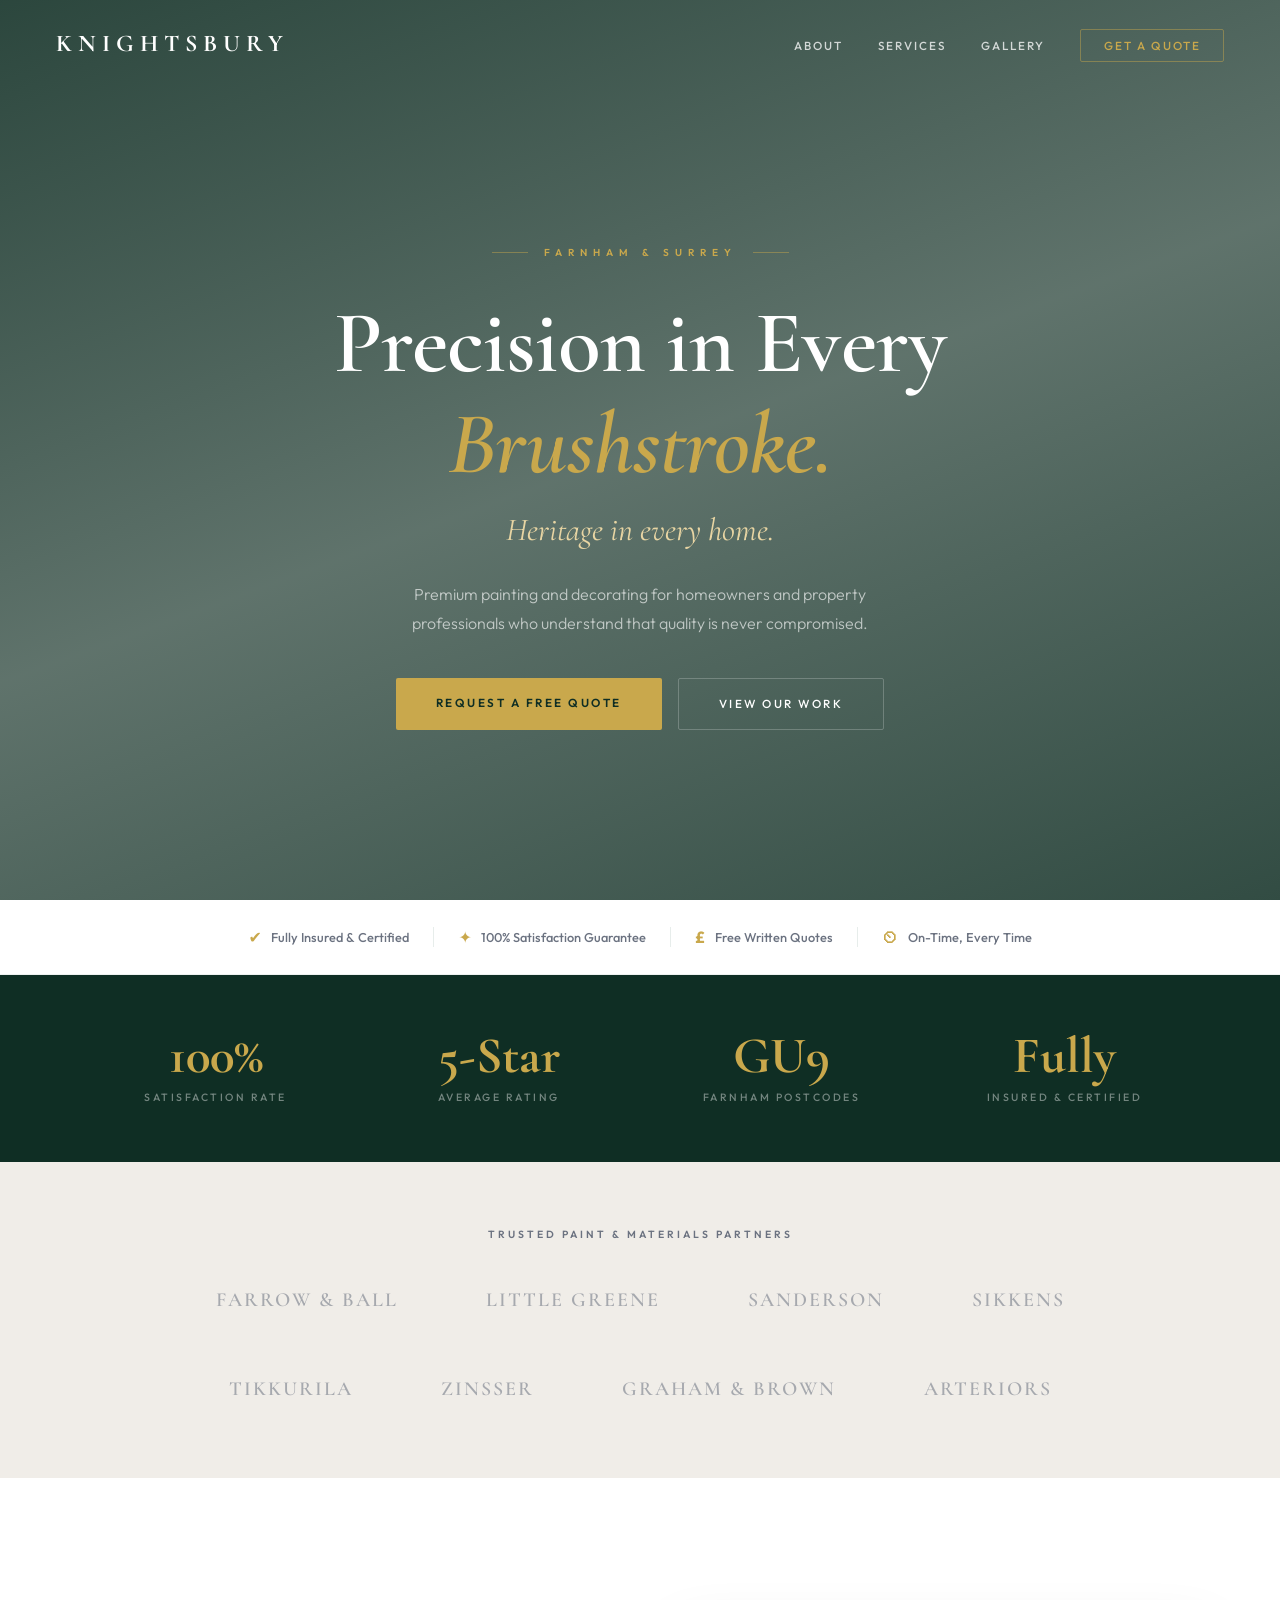
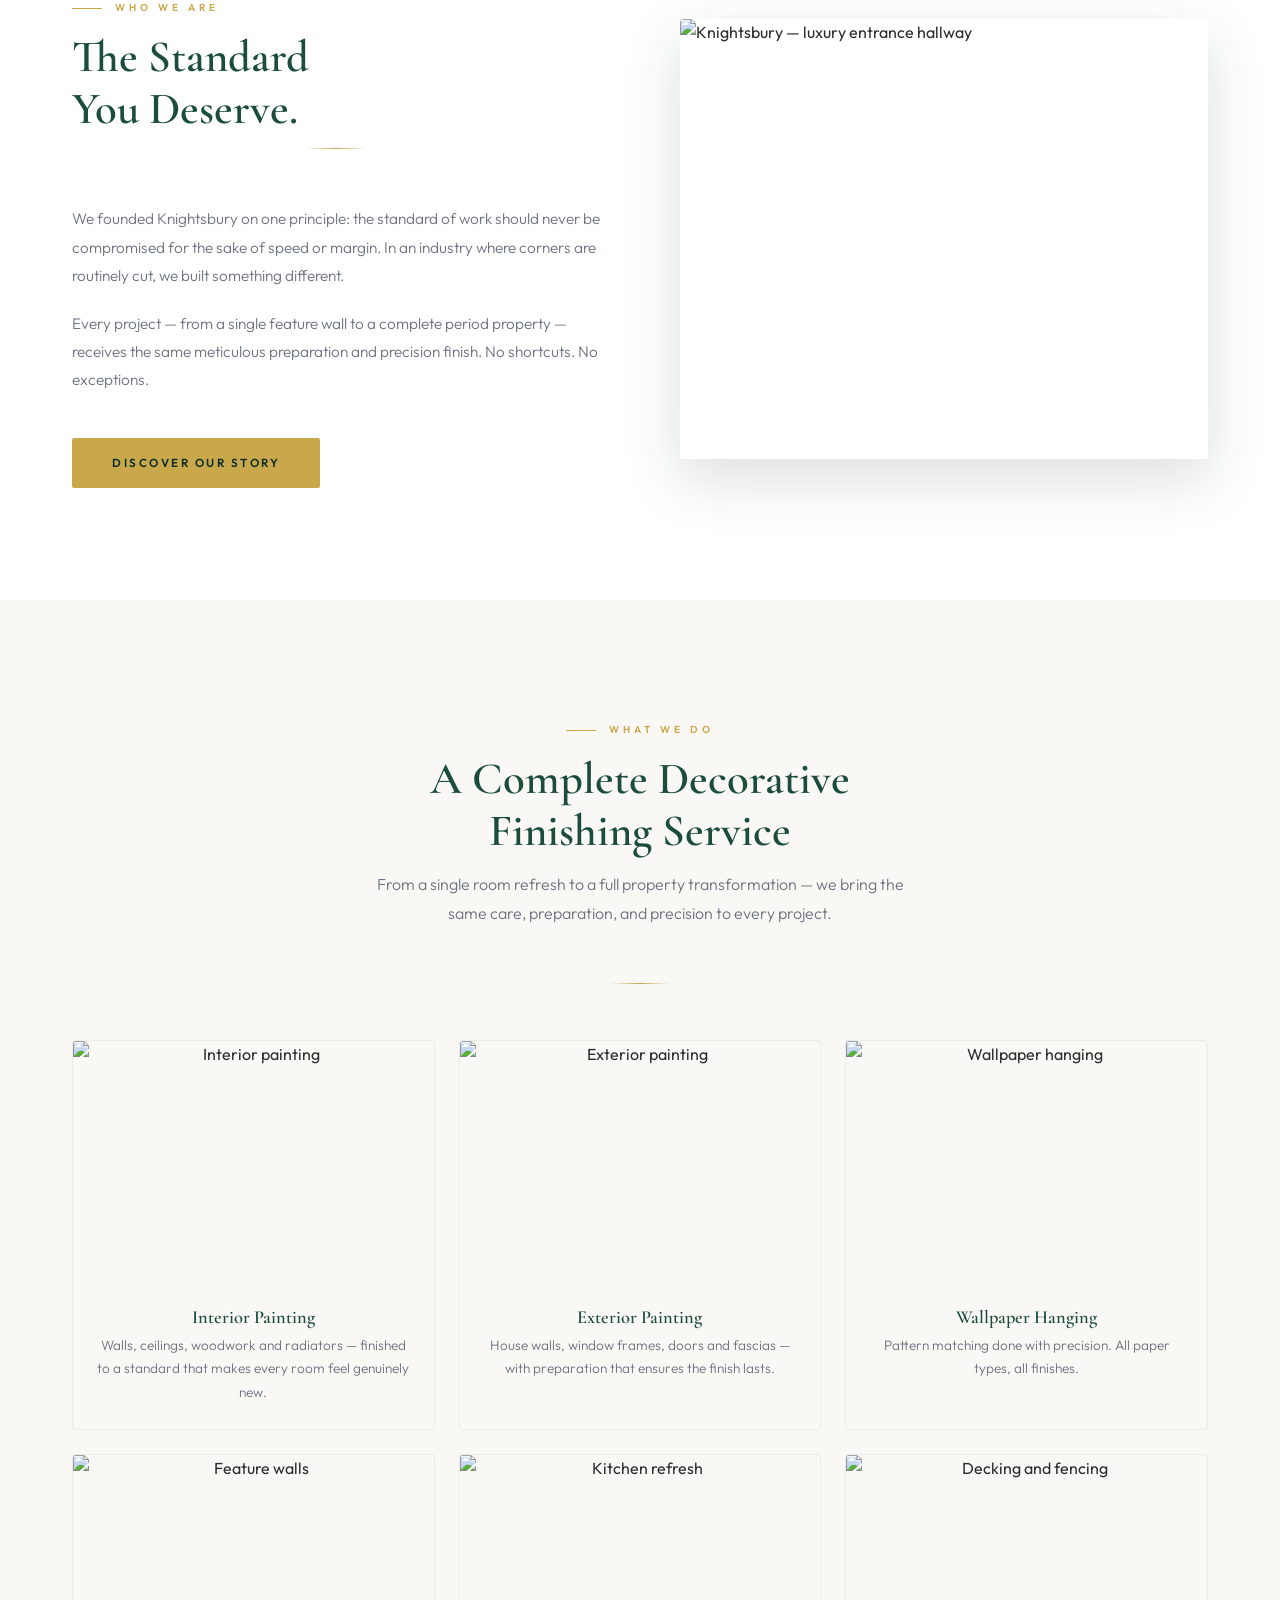
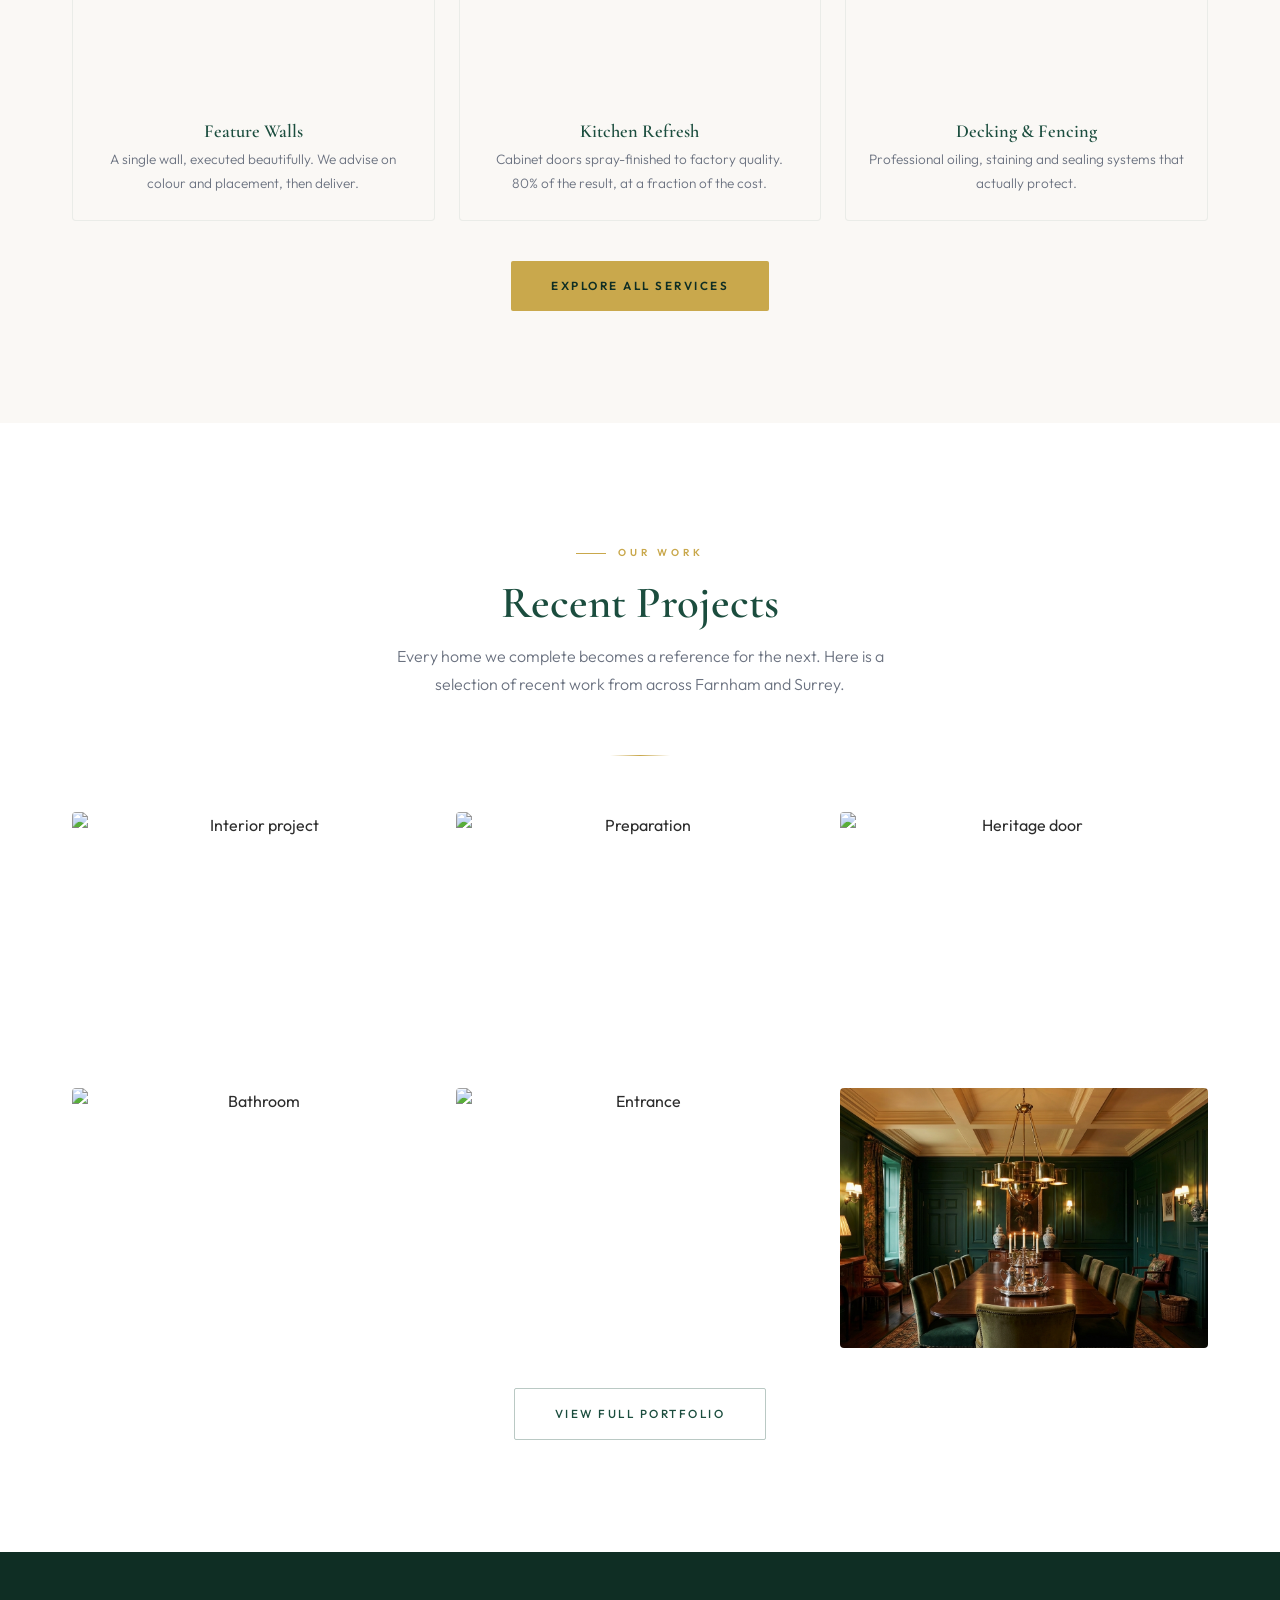
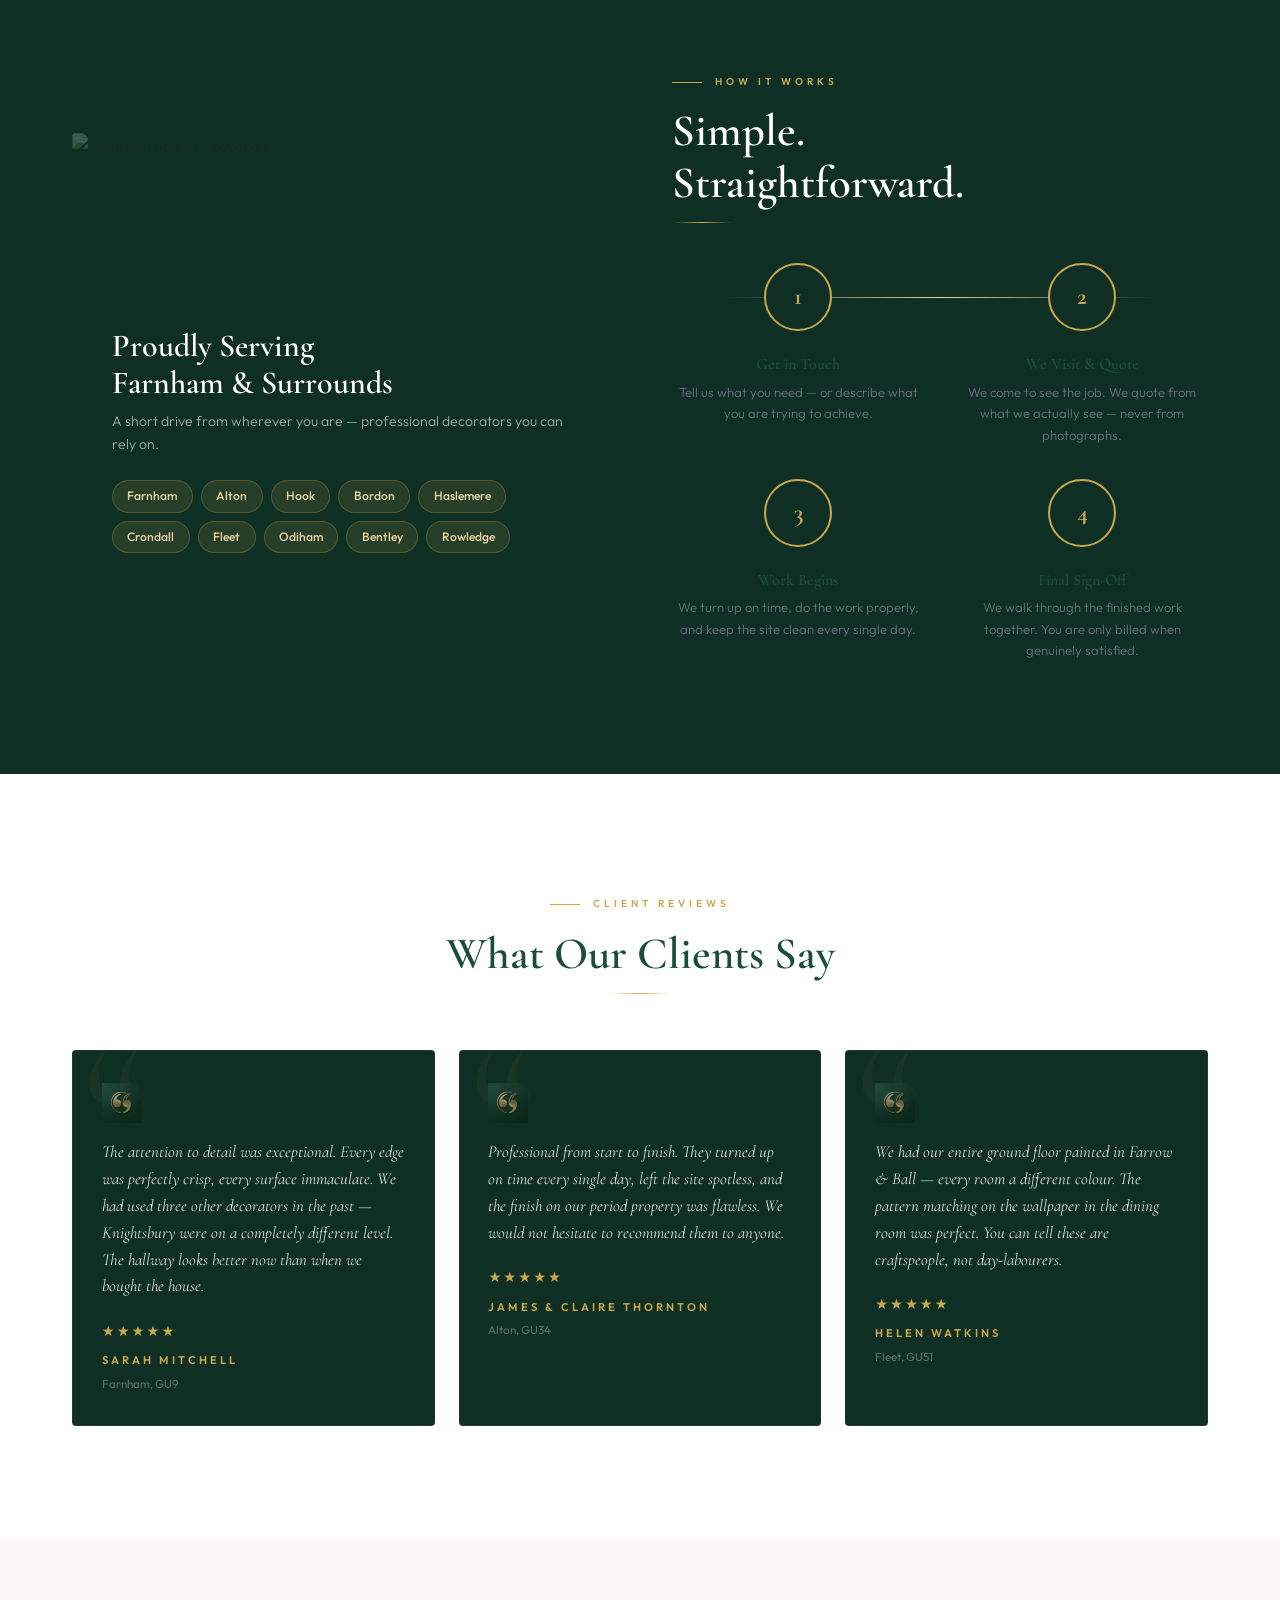
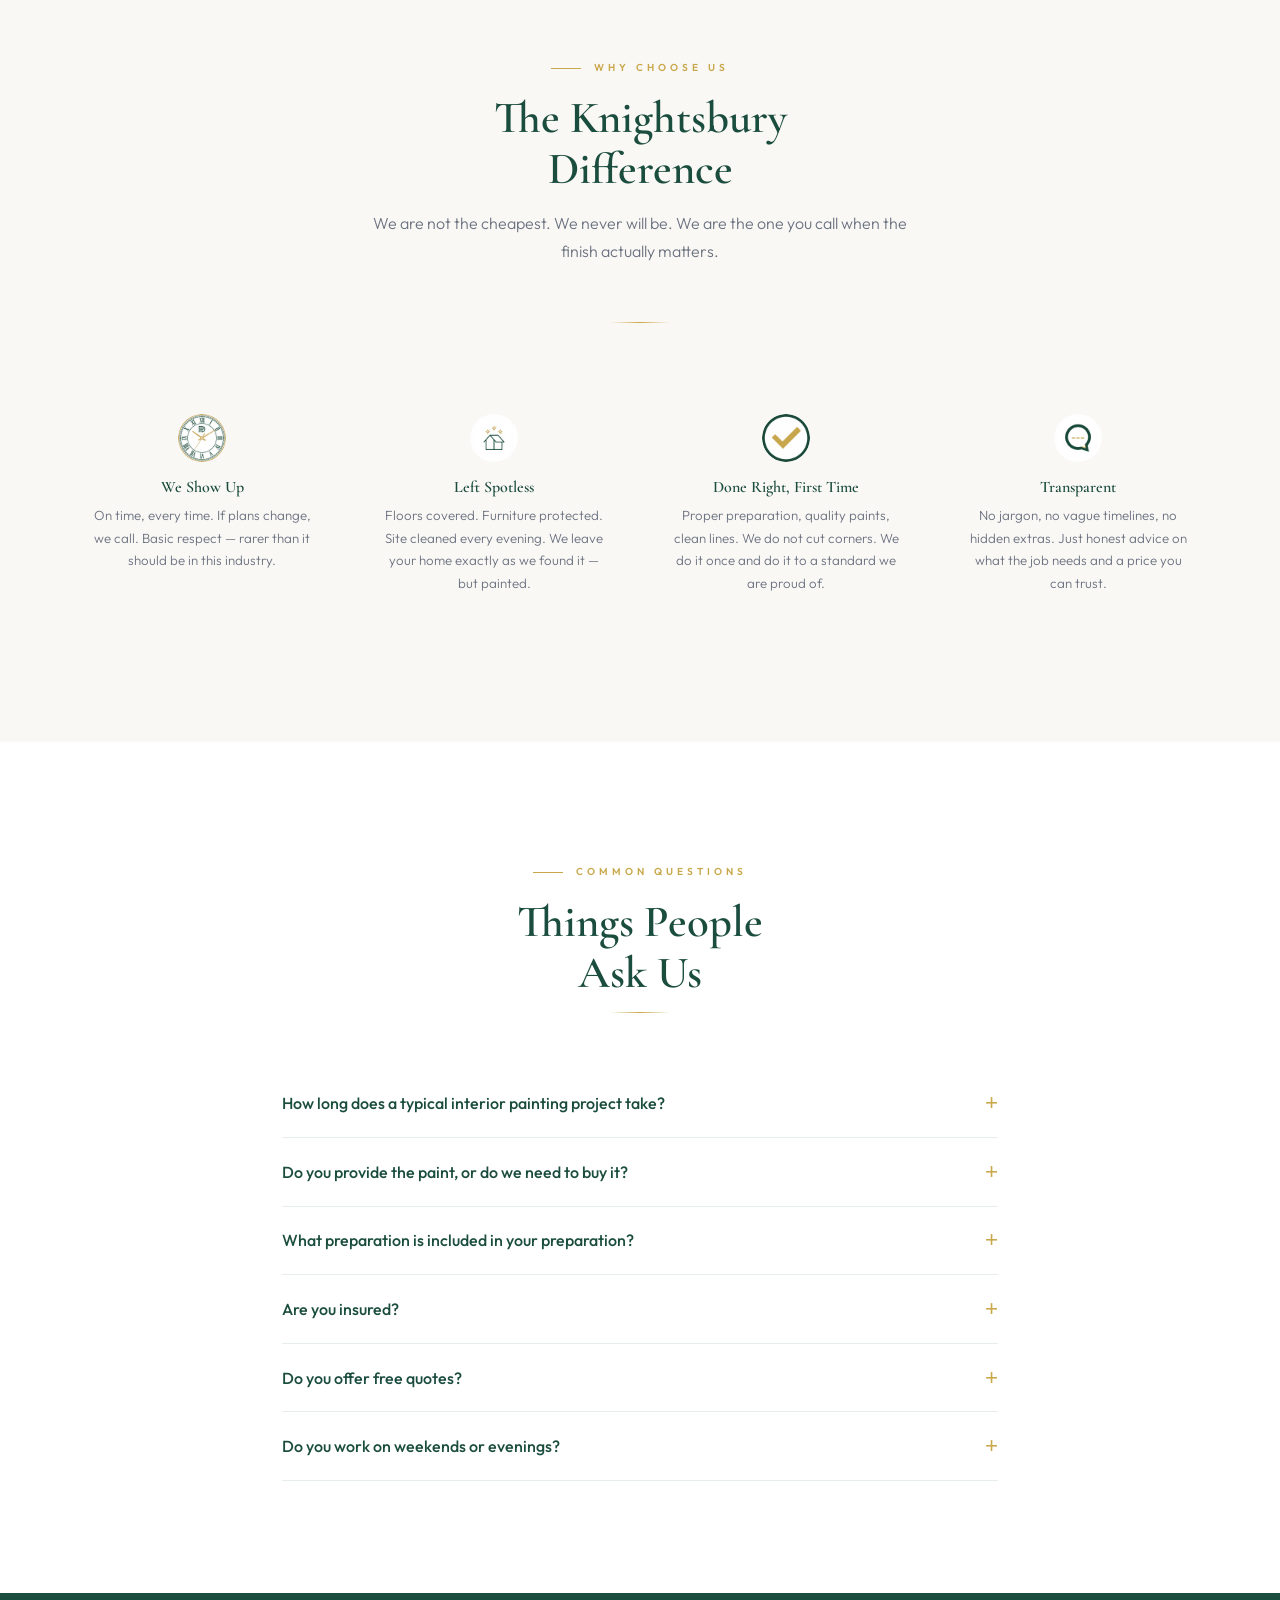
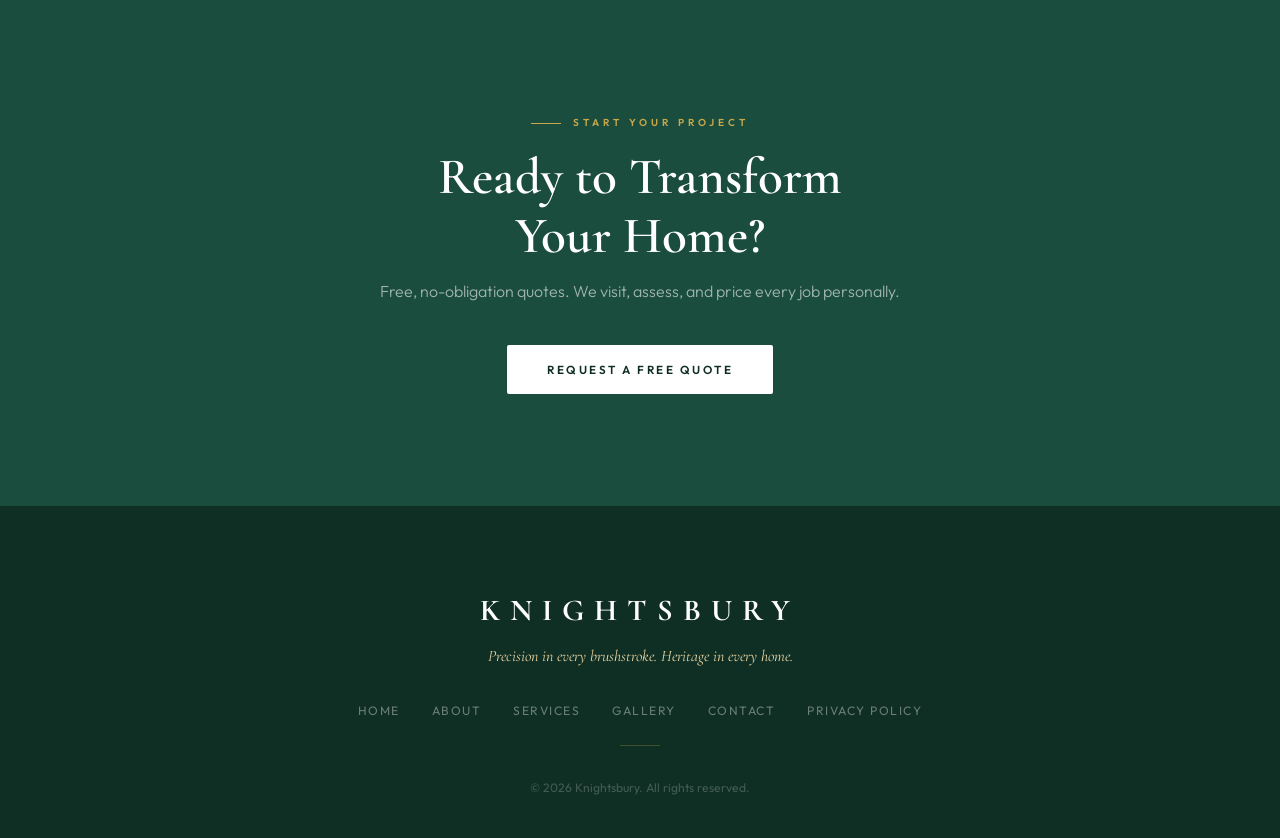
==== commit 2e05d04c: "Brand icons — Nano Banana clock, clean-home, check, chat icons replace emoji in Why Us section" ====
--- a/index.html
+++ b/index.html
@@ -240,10 +240,10 @@
       <p class="ss reveal d2">We are not the cheapest. We never will be. We are the one you call when the finish actually matters.</p>
       <div class="gold-rule reveal d3"></div>
       <div class="why-grid">
-        <div class="why-item reveal d1"><span class="wi">&#9201;</span><h4>We Show Up</h4><p>On time, every time. If plans change, we call. Basic respect — rarer than it should be in this industry.</p></div>
-        <div class="why-item reveal d2"><span class="wi">&#128465;</span><h4>Left Spotless</h4><p>Floors covered. Furniture protected. Site cleaned every evening. We leave your home exactly as we found it — but painted.</p></div>
-        <div class="why-item reveal d3"><span class="wi">&#10004;</span><h4>Done Right, First Time</h4><p>Proper preparation, quality paints, clean lines. We do not cut corners. We do it once and do it to a standard we are proud of.</p></div>
-        <div class="why-item reveal d4"><span class="wi">&#128172;</span><h4>Transparent</h4><p>No jargon, no vague timelines, no hidden extras. Just honest advice on what the job needs and a price you can trust.</p></div>
+        <div class="why-item reveal d1"><img src="icon-clock.jpg" alt="Punctual" class="brand-icon"><h4>We Show Up</h4><p>On time, every time. If plans change, we call. Basic respect — rarer than it should be in this industry.</p></div>
+        <div class="why-item reveal d2"><img src="icon-clean.jpg" alt="Clean" class="brand-icon"><h4>Left Spotless</h4><p>Floors covered. Furniture protected. Site cleaned every evening. We leave your home exactly as we found it — but painted.</p></div>
+        <div class="why-item reveal d3"><img src="icon-check.jpg" alt="Quality" class="brand-icon"><h4>Done Right, First Time</h4><p>Proper preparation, quality paints, clean lines. We do not cut corners. We do it once and do it to a standard we are proud of.</p></div>
+        <div class="why-item reveal d4"><img src="icon-chat.jpg" alt="Honest" class="brand-icon"><h4>Transparent</h4><p>No jargon, no vague timelines, no hidden extras. Just honest advice on what the job needs and a price you can trust.</p></div>
       </div>
     </div>
   </section>
--- a/style.css
+++ b/style.css
@@ -429,3 +429,6 @@
   .trust-items{flex-direction:column;gap:.5rem}
   .trust-item{padding:.2rem .5rem}
 }
+
+/* ── BRAND ICONS (Why Us section) ─────── */
+.brand-icon{width:48px;height:48px;margin:0 auto 1rem;display:block;border-radius:50%}
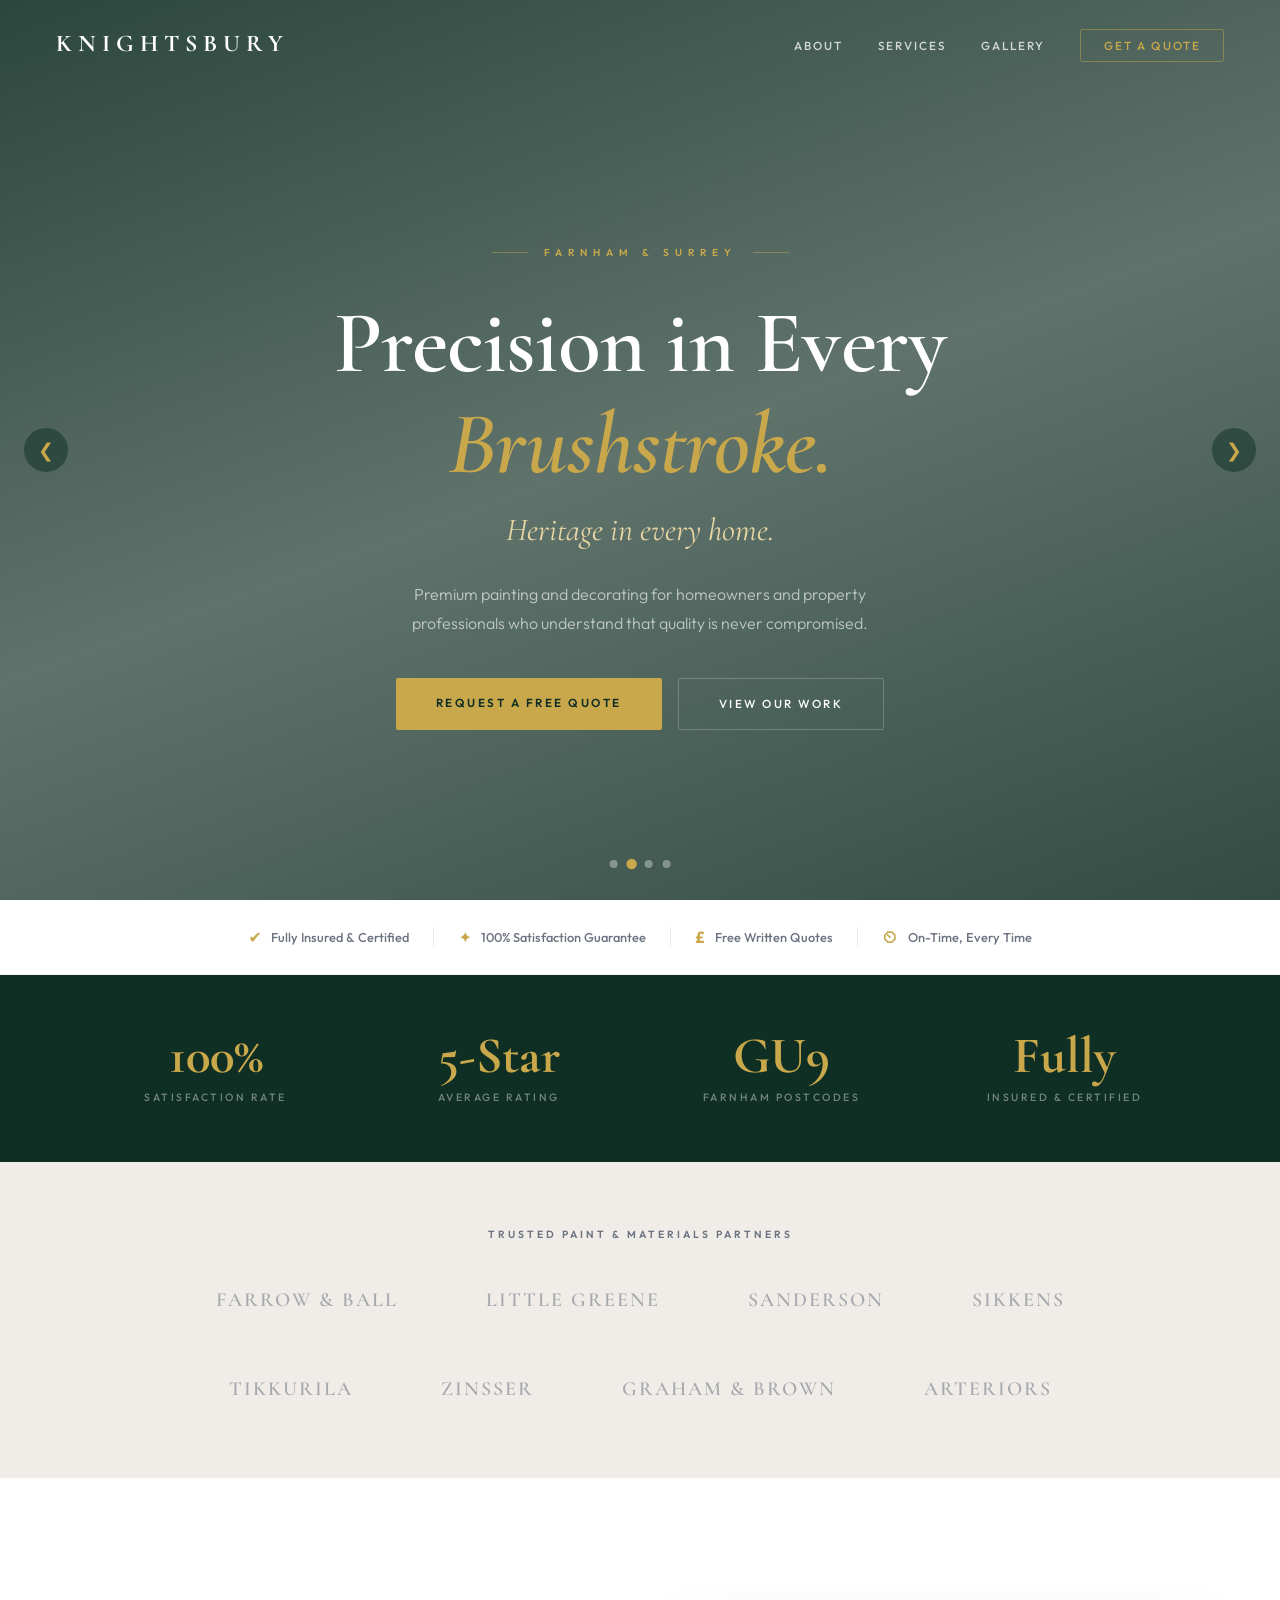
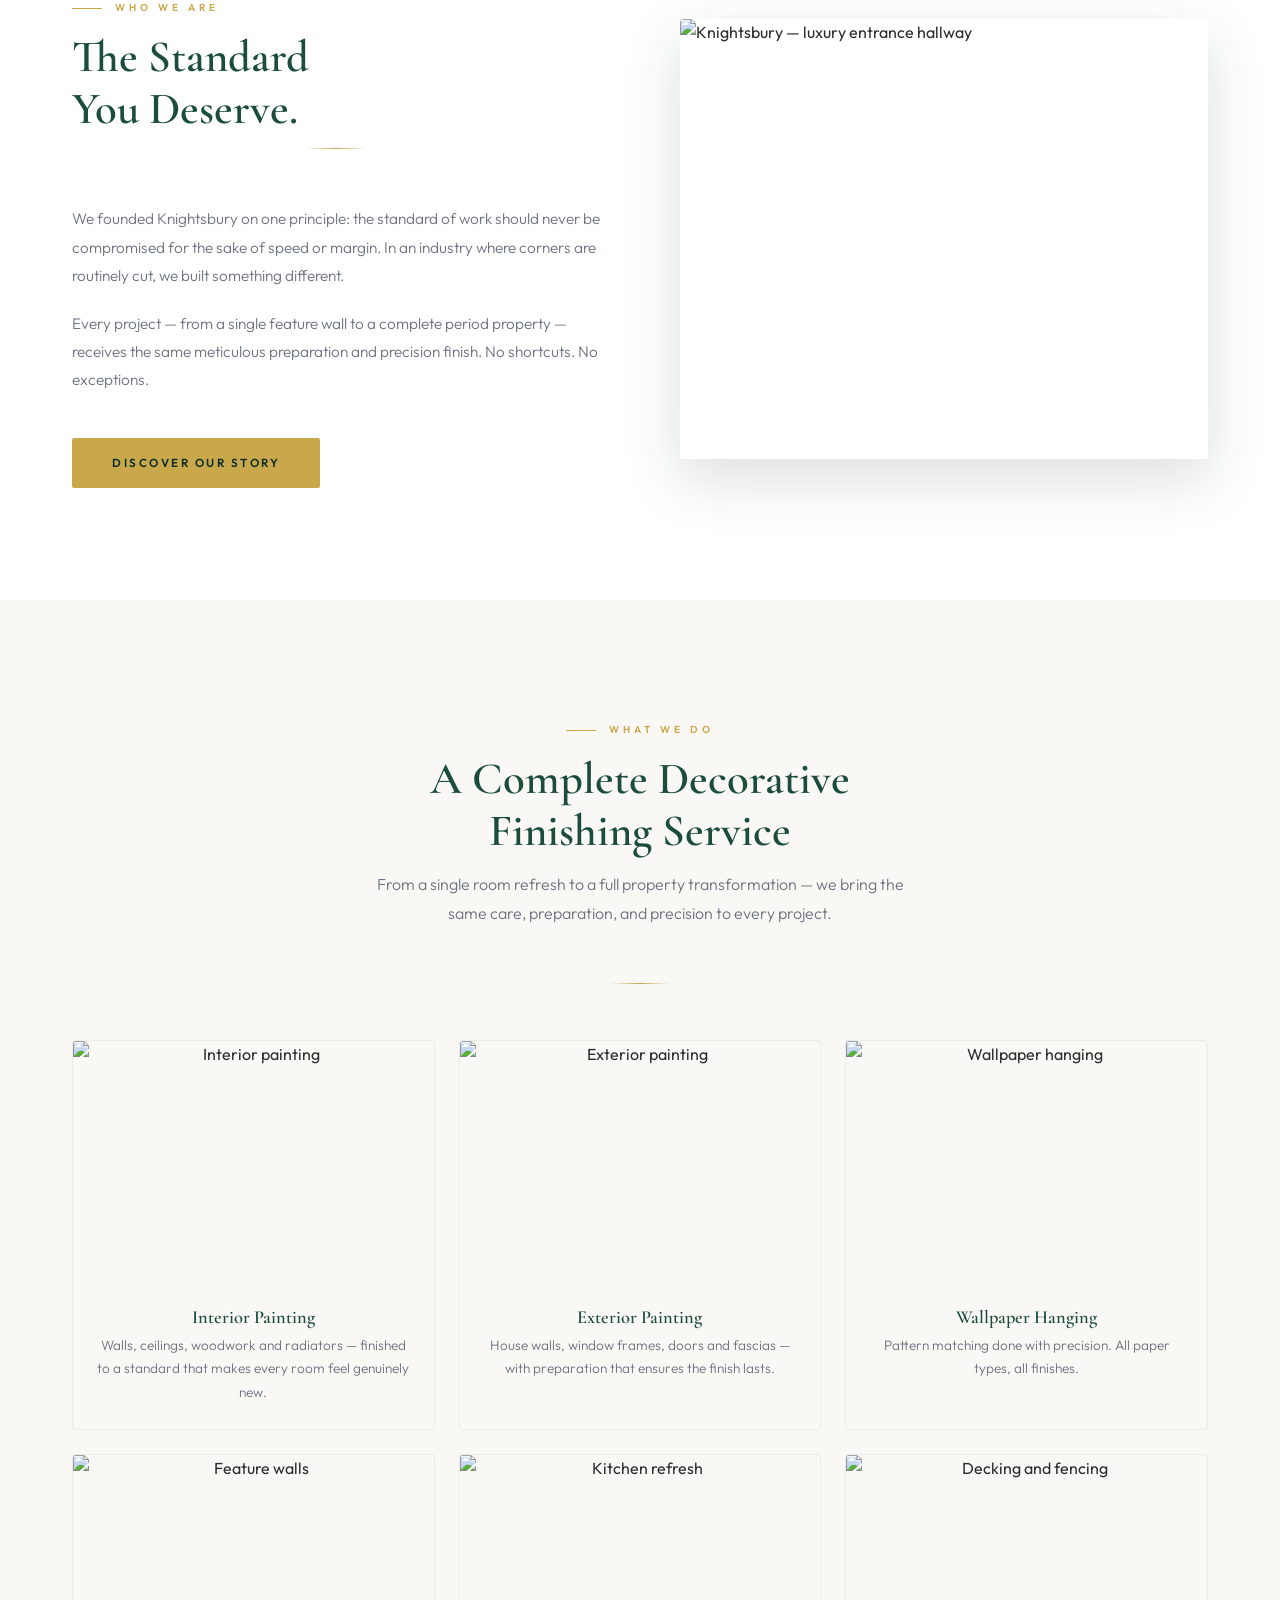
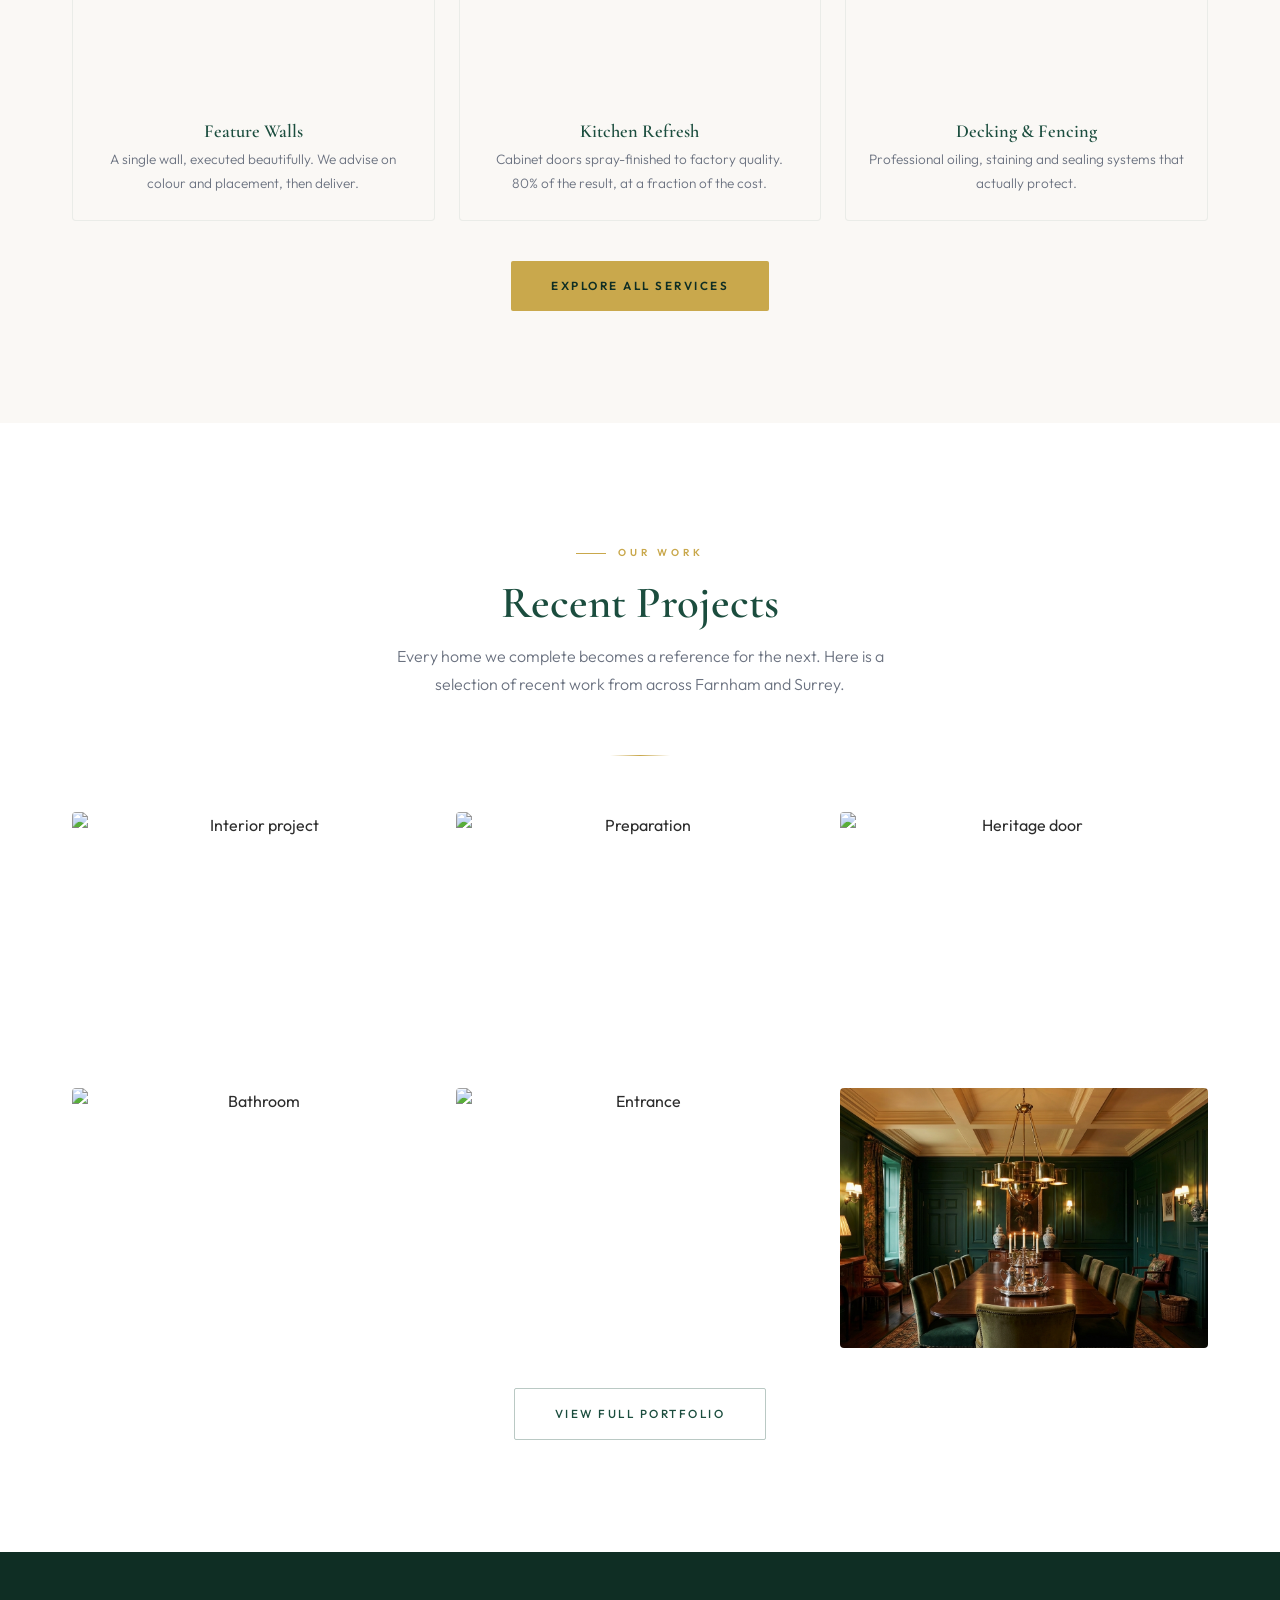
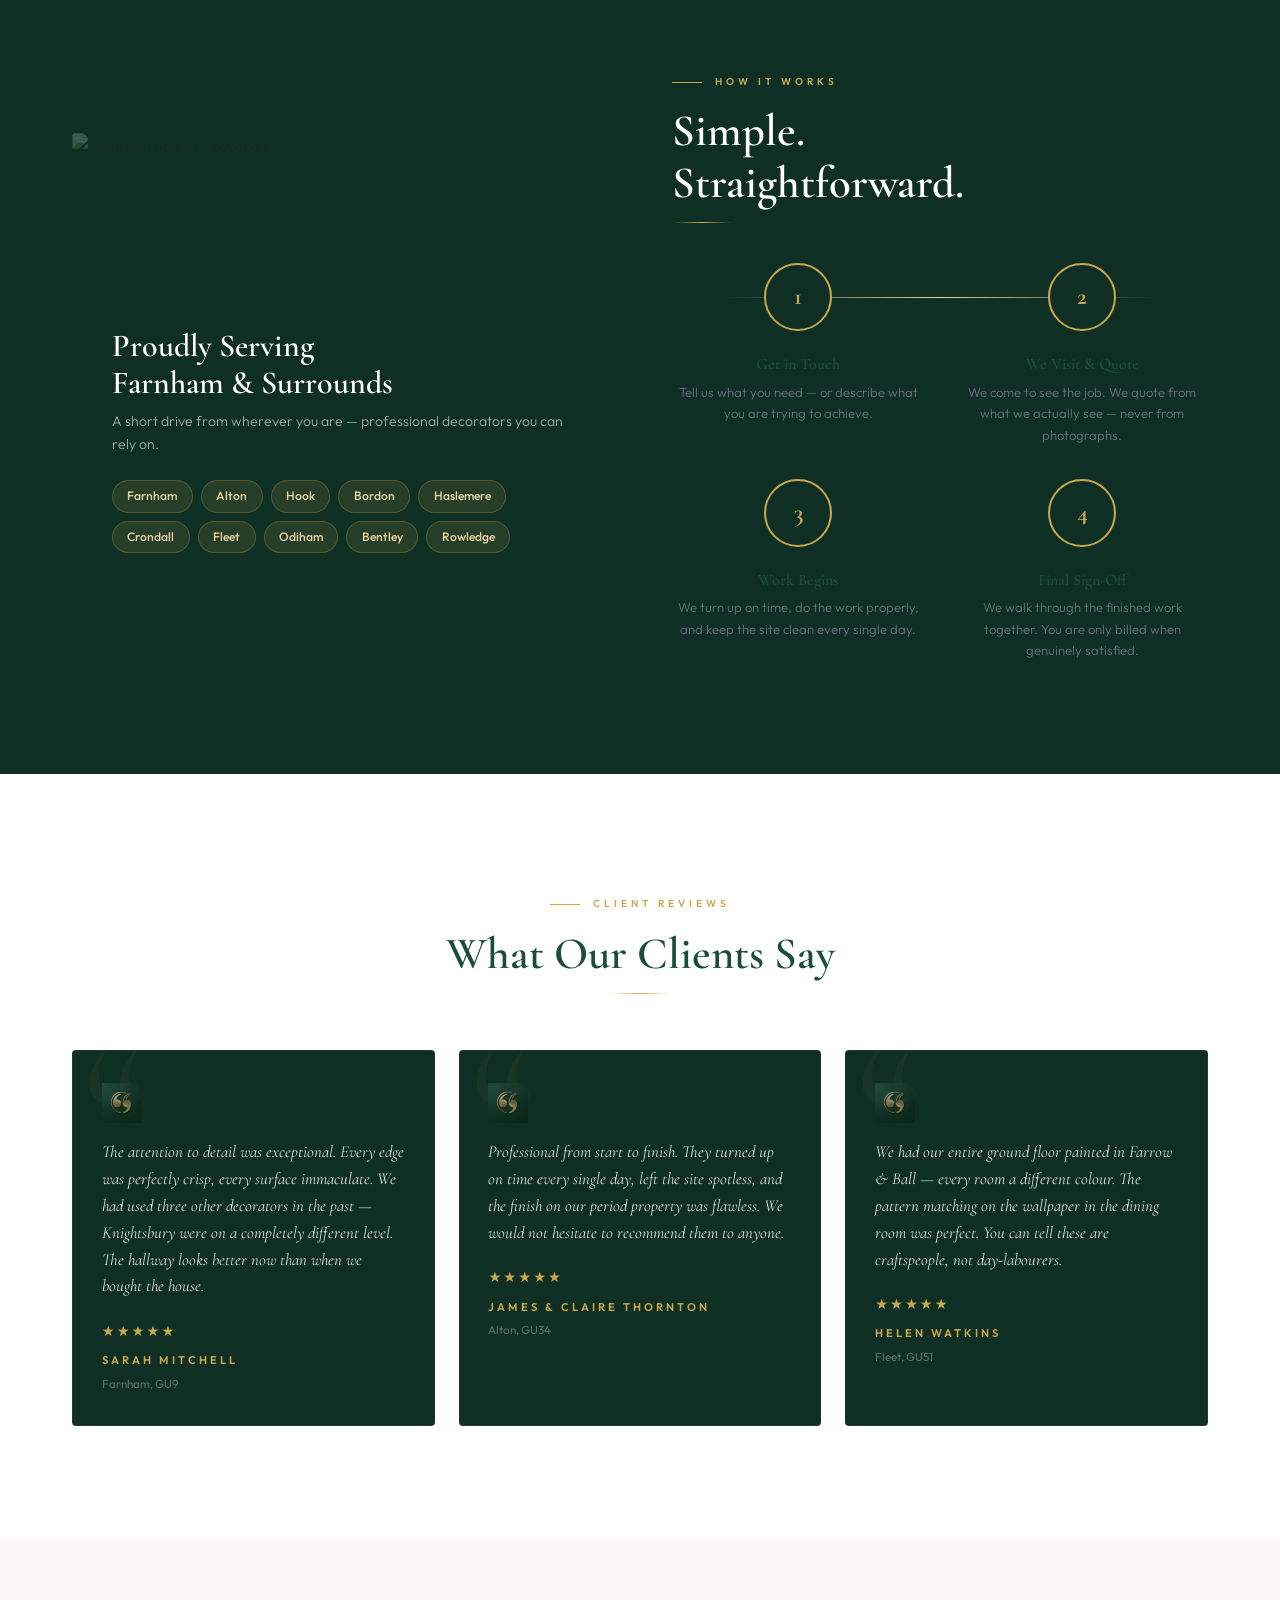
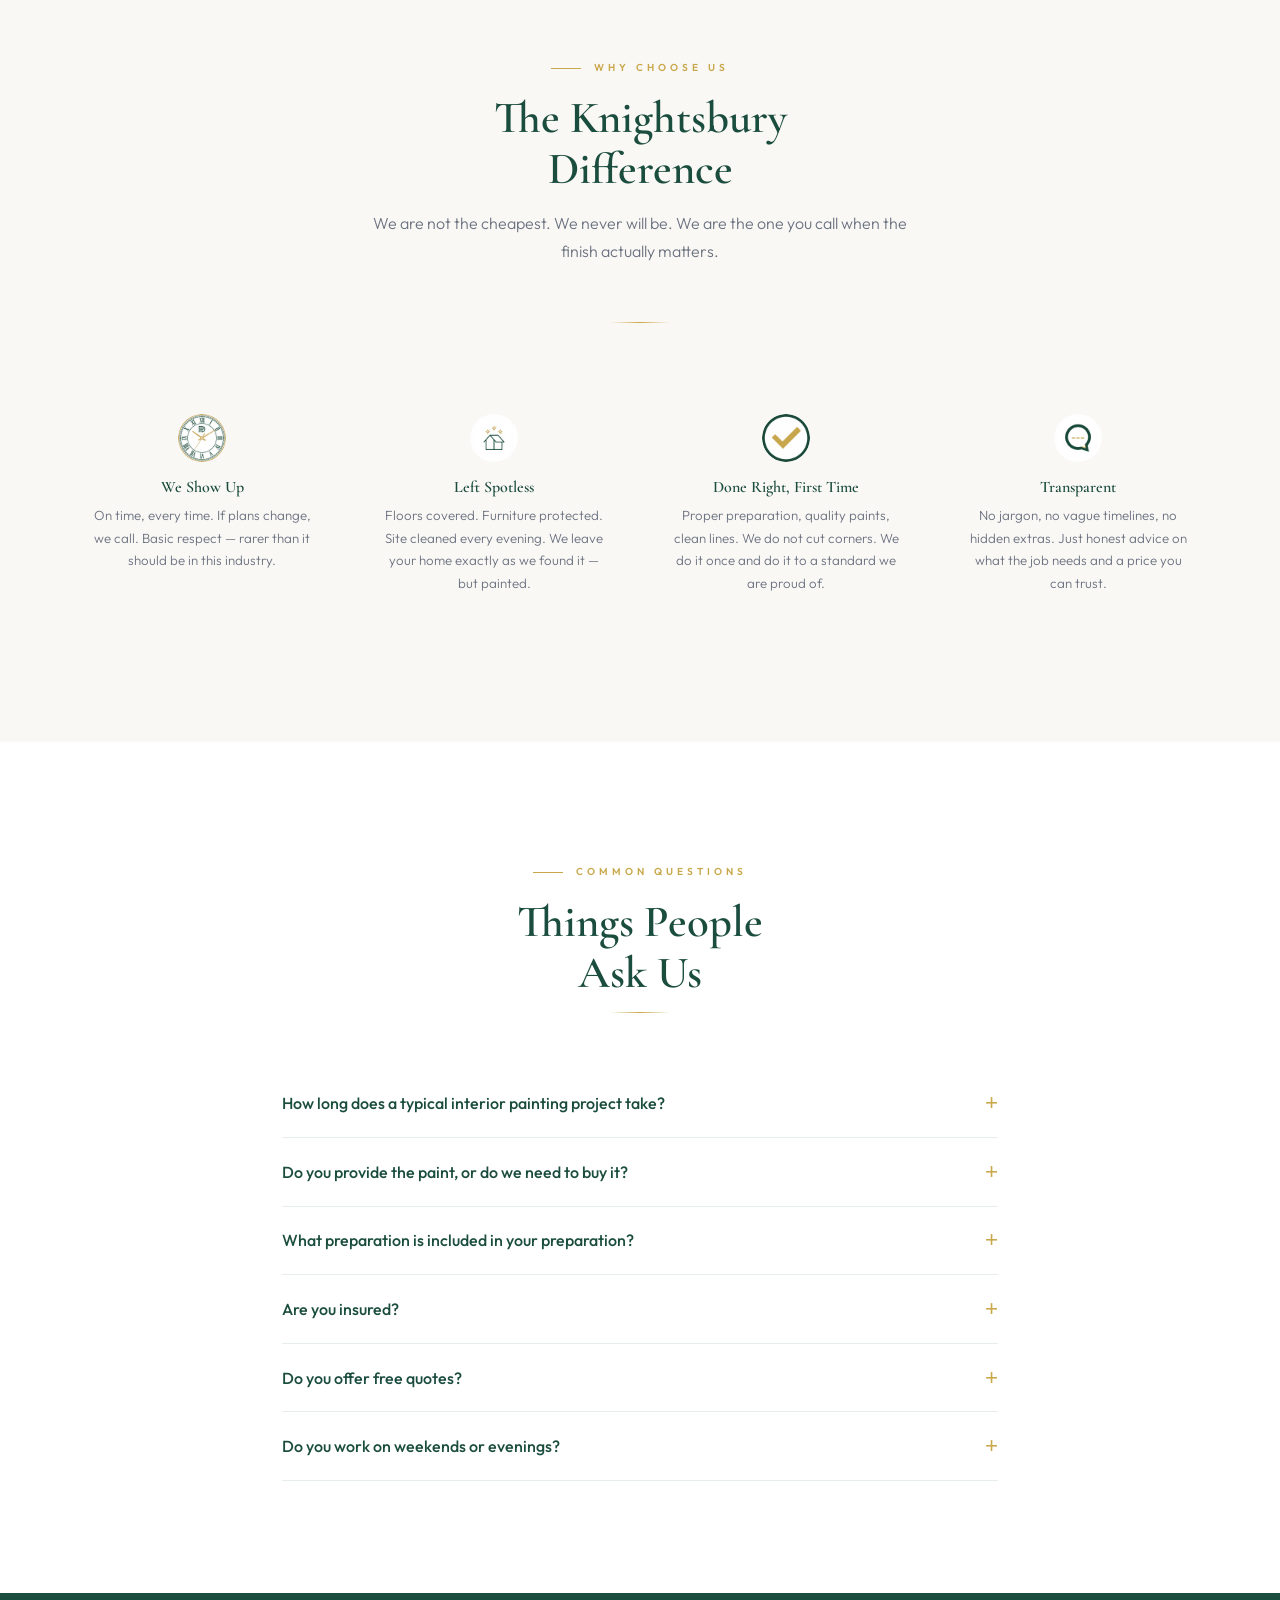
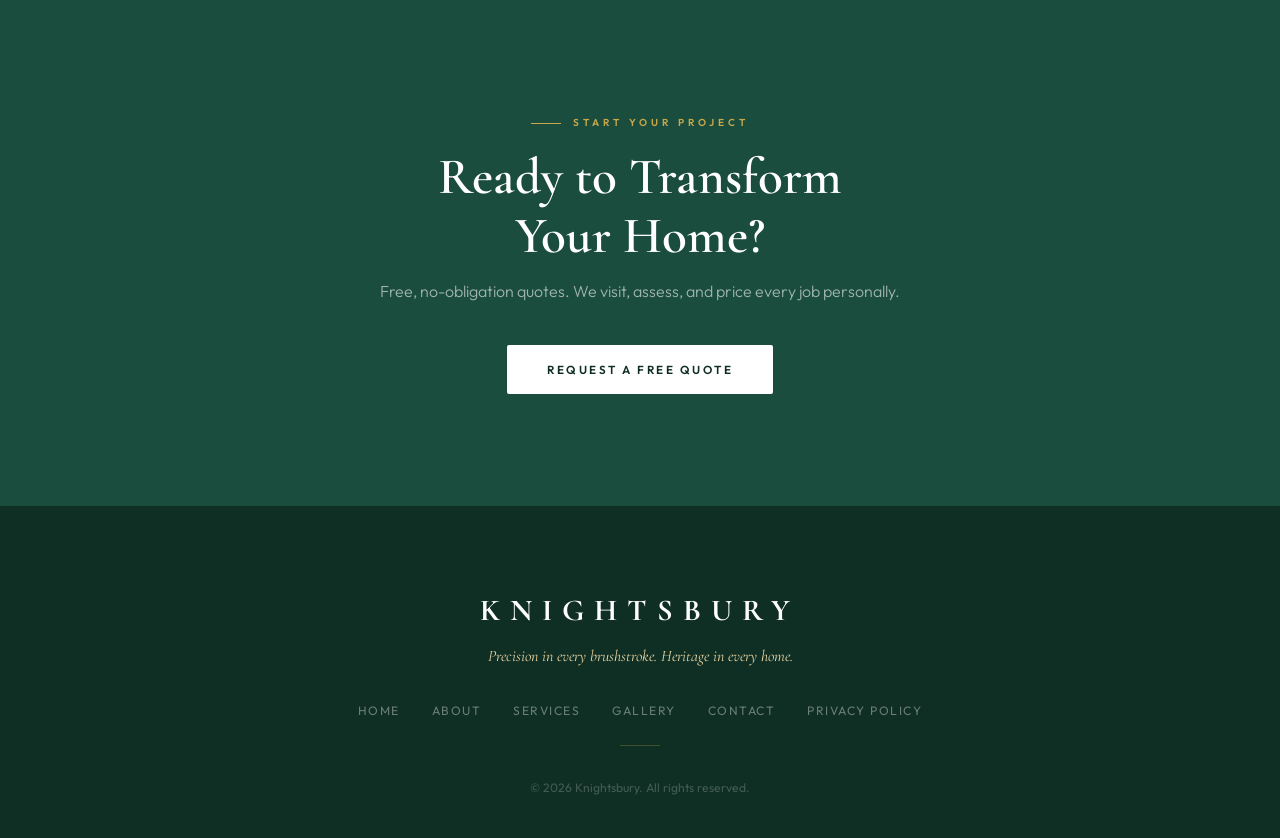
==== commit 1470e1d6: "Hero slider v2 — 4 images, auto-advance, prev/next/dots, gold-rule animations restored, hamburger to" ====
--- a/index.html
+++ b/index.html
@@ -29,10 +29,23 @@
     <button class="hamburger" aria-label="Menu"><span></span><span></span><span></span></button>
   </nav>
 
-  <!-- ── HERO ───────────────────────────────── -->
+  <!-- ── HERO SLIDER ────────────────────────── -->
   <section class="hero">
-    <div class="hero-bg"></div>
+    <div class="hero-slides">
+      <div class="hero-bg active zoom" style="background-image:url('hero-interior.jpg')"></div>
+      <div class="hero-bg" style="background-image:url('gallery-1.jpg')"></div>
+      <div class="hero-bg" style="background-image:url('gallery-5.jpg')"></div>
+      <div class="hero-bg" style="background-image:url('wallpaper-scene-1.jpg')"></div>
+    </div>
     <div class="hero-overlay"></div>
+    <button class="hero-arrow prev" aria-label="Previous photo">&#10094;</button>
+    <button class="hero-arrow next" aria-label="Next photo">&#10095;</button>
+    <div class="hero-dots">
+      <div class="hero-dot active" data-slide="0"></div>
+      <div class="hero-dot" data-slide="1"></div>
+      <div class="hero-dot" data-slide="2"></div>
+      <div class="hero-dot" data-slide="3"></div>
+    </div>
     <div class="hero-content">
       <div class="hero-eyebrow">Farnham &amp; Surrey</div>
       <h1>Precision in Every<br><em>Brushstroke.</em></h1>
@@ -323,23 +336,5 @@
   </footer>
 
   <script src="site.js"></script>
-  <script>
-    // ── FAQ Accordion ───────────────────────
-    document.querySelectorAll('.faq-q').forEach(btn => {
-      btn.addEventListener('click', () => {
-        const isOpen = btn.getAttribute('aria-expanded') === 'true';
-        // Close all
-        document.querySelectorAll('.faq-q').forEach(b => { b.setAttribute('aria-expanded','false'); b.classList.remove('open'); });
-        document.querySelectorAll('.faq-a').forEach(a => a.style.maxHeight = '0px');
-        // Open clicked if was closed
-        if (!isOpen) {
-          btn.setAttribute('aria-expanded', 'true');
-          btn.classList.add('open');
-          const ans = btn.nextElementSibling;
-          ans.style.maxHeight = ans.scrollHeight + 'px';
-        }
-      });
-    });
-  </script>
 </body>
 </html>
--- a/style.css
+++ b/style.css
@@ -50,9 +50,9 @@
 /* ── HAMBURGER ─────────────────────────────── */
 .hamburger{display:none;flex-direction:column;justify-content:center;gap:6px;width:36px;height:36px;cursor:pointer;z-index:400;background:none;border:none}
 .hamburger span{display:block;width:26px;height:1.5px;background:var(--w);border-radius:2px;transition:all .35s var(--e);transform-origin:center}
-.hamburger.active span:nth-child(1){transform:translateY(7.5px) rotate(45deg)}
-.hamburger.active span:nth-child(2){opacity:0;transform:scaleX(0)}
-.hamburger.active span:nth-child(3){transform:translateY(-7.5px) rotate(-45deg)}
+.hamburger.active span:nth-child(1){transform:translateY(7.5px) rotate(45deg)!important}
+.hamburger.active span:nth-child(2){opacity:0!important;transform:scaleX(0)!important}
+.hamburger.active span:nth-child(3){transform:translateY(-7.5px) rotate(-45deg)!important}
 .mobile-menu{position:fixed;inset:0;z-index:350;background:rgba(15,46,36,.98);backdrop-filter:blur(20px);display:flex;flex-direction:column;align-items:center;justify-content:center;gap:2rem;opacity:0;pointer-events:none;transition:opacity .4s var(--e)}
 .mobile-menu.open{opacity:1;pointer-events:all}
 .mobile-menu a{color:var(--w);font-family:'Cormorant Garamond',serif;font-size:2rem;font-weight:600;letter-spacing:3px;text-transform:uppercase;transition:color .25s}
@@ -61,9 +61,19 @@
 
 /* ── HERO ─────────────────────────────────── */
 .hero{position:relative;min-height:100vh;display:flex;align-items:center;justify-content:center;overflow:hidden}
-.hero-bg{position:absolute;inset:0;background-size:cover;background-position:center;background-image:url('hero-interior.jpg');transform:scale(1.05);transition:transform 8s var(--e)}
-.hero-bg.loaded{transform:scale(1)}
-.hero-overlay{position:absolute;inset:0;background:linear-gradient(160deg,rgba(15,46,36,.88) 0%,rgba(15,46,36,.66) 50%,rgba(15,46,36,.85) 100%)}
+.hero-slides{position:absolute;inset:0}
+.hero-bg{position:absolute;inset:0;background-size:cover;background-position:center;opacity:0;transition:opacity 1.8s var(--e)}
+.hero-bg.active{opacity:1;transform:scale(1.05)}
+.hero-bg.active.zoom{animation:heroZoom 8s var(--e) forwards}
+.hero-overlay{position:absolute;inset:0;background:linear-gradient(160deg,rgba(15,46,36,.88) 0%,rgba(15,46,36,.66) 50%,rgba(15,46,36,.85) 100%);z-index:1}
+.hero-dots{position:absolute;bottom:2rem;left:50%;transform:translateX(-50%);display:flex;gap:.6rem;z-index:10}
+.hero-dot{width:8px;height:8px;border-radius:50%;background:rgba(255,255,255,.35);cursor:pointer;transition:background .3s,transform .3s}
+.hero-dot.active{background:var(--g);transform:scale(1.3)}
+.hero-arrow{position:absolute;top:50%;transform:translateY(-50%);z-index:10;background:rgba(15,46,36,.5);border:none;color:var(--g);width:44px;height:44px;border-radius:50%;cursor:pointer;font-size:1.2rem;display:flex;align-items:center;justify-content:center;transition:background .3s;backdrop-filter:blur(8px)}
+.hero-arrow:hover{background:rgba(15,46,36,.8)}
+.hero-arrow.prev{left:1.5rem}
+.hero-arrow.next{right:1.5rem}
+@keyframes heroZoom{from{transform:scale(1.05)}to{transform:scale(1)}}
 .hero-content{position:relative;z-index:2;text-align:center;padding:9rem 2rem 5rem;max-width:860px}
 .hero-eyebrow{display:inline-flex;align-items:center;gap:1rem;color:var(--g);font-size:.63rem;font-weight:600;letter-spacing:6px;text-transform:uppercase;margin-bottom:2rem;opacity:0;transform:translateY(16px);animation:fu .9s var(--e) .3s forwards}
 .hero-eyebrow::before,.hero-eyebrow::after{content:'';width:36px;height:1px;background:var(--g);opacity:.45}
@@ -103,7 +113,8 @@
 .ss{font-size:1rem;color:var(--sl);max-width:540px;margin:0 auto 3.5rem;line-height:1.78;font-weight:300}
 .sd-ss{color:rgba(255,255,255,.52)}
 .center{text-align:center}
-.gold-rule{width:60px;height:1px;background:linear-gradient(to right,transparent,var(--g),transparent);margin:0 auto 3.5rem}
+.gold-rule{width:0;height:1px;background:linear-gradient(to right,transparent,var(--g),transparent);margin:0 auto 3.5rem;transition:width 1.4s var(--e)}
+.gold-rule.visible{width:60px}
 
 /* ── ANIMATIONS ─────────────────────────── */
 @keyframes fu{to{opacity:1;transform:translateY(0)}}
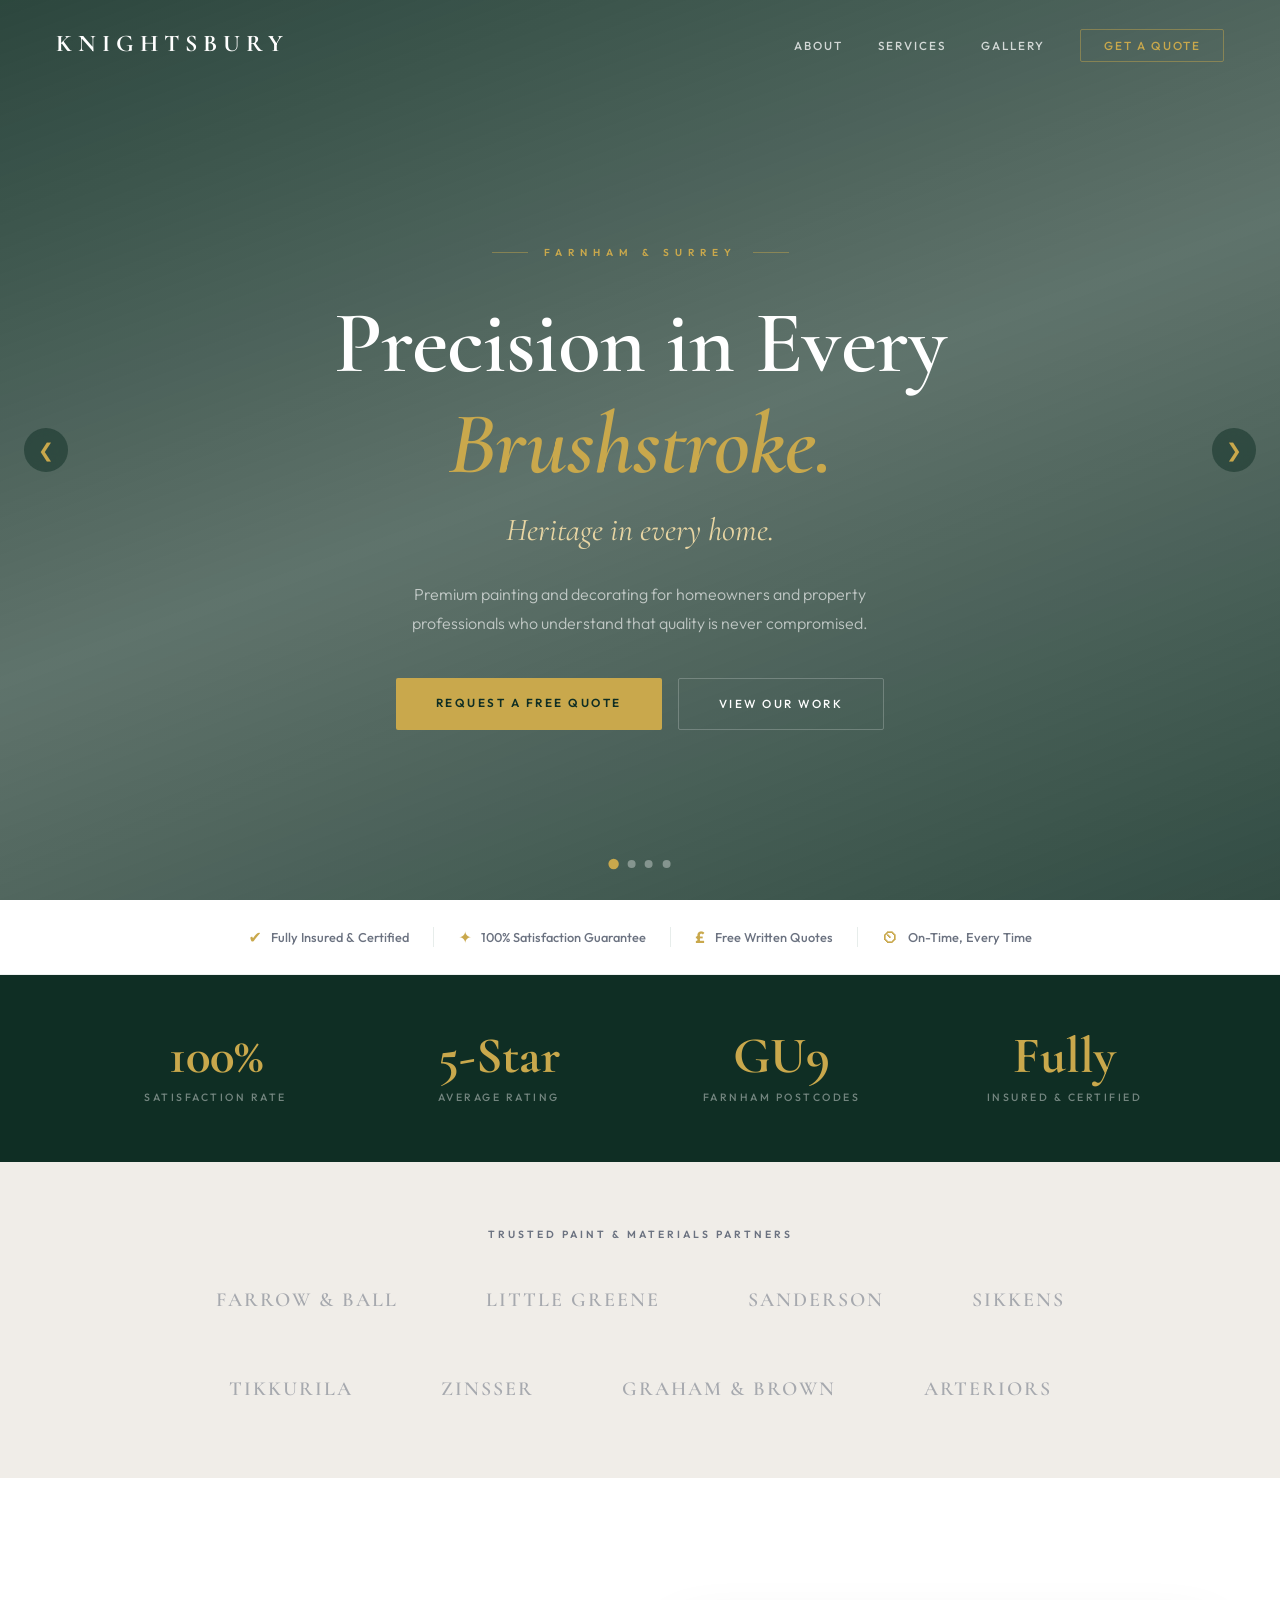
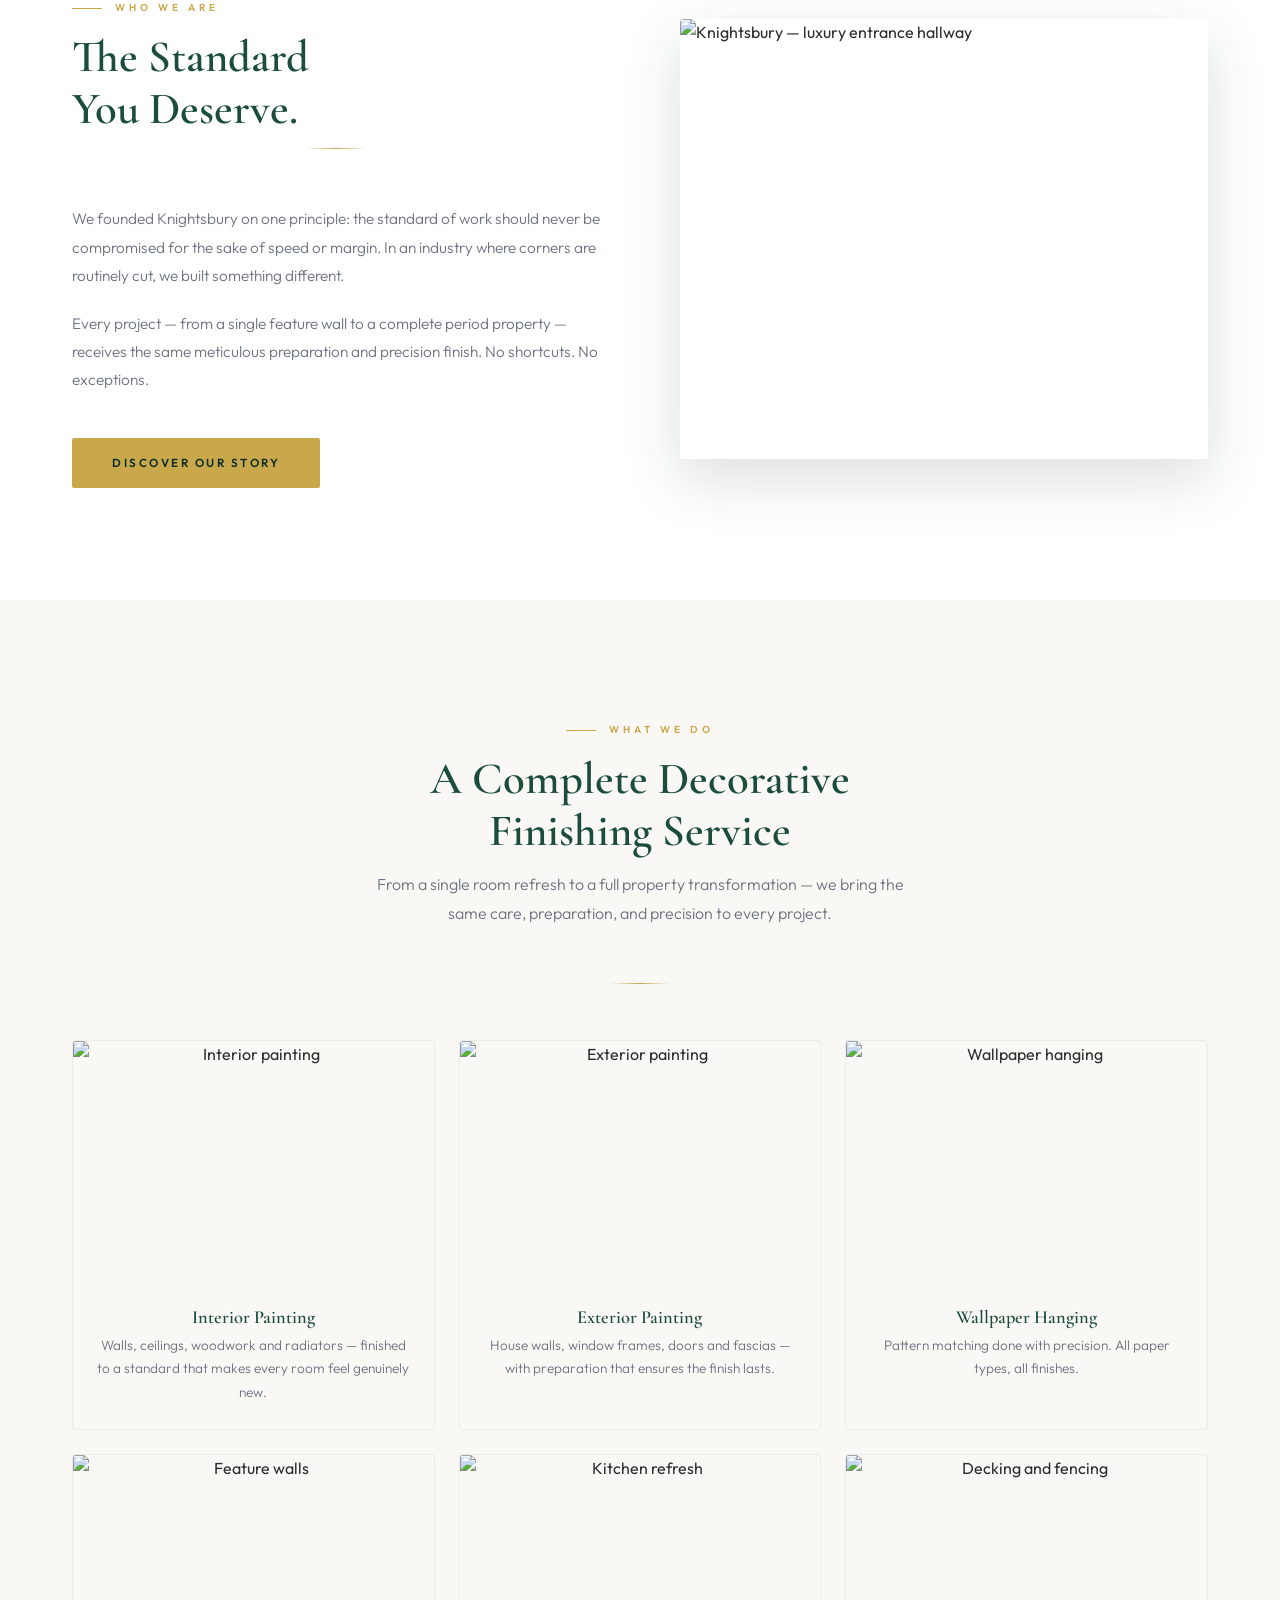
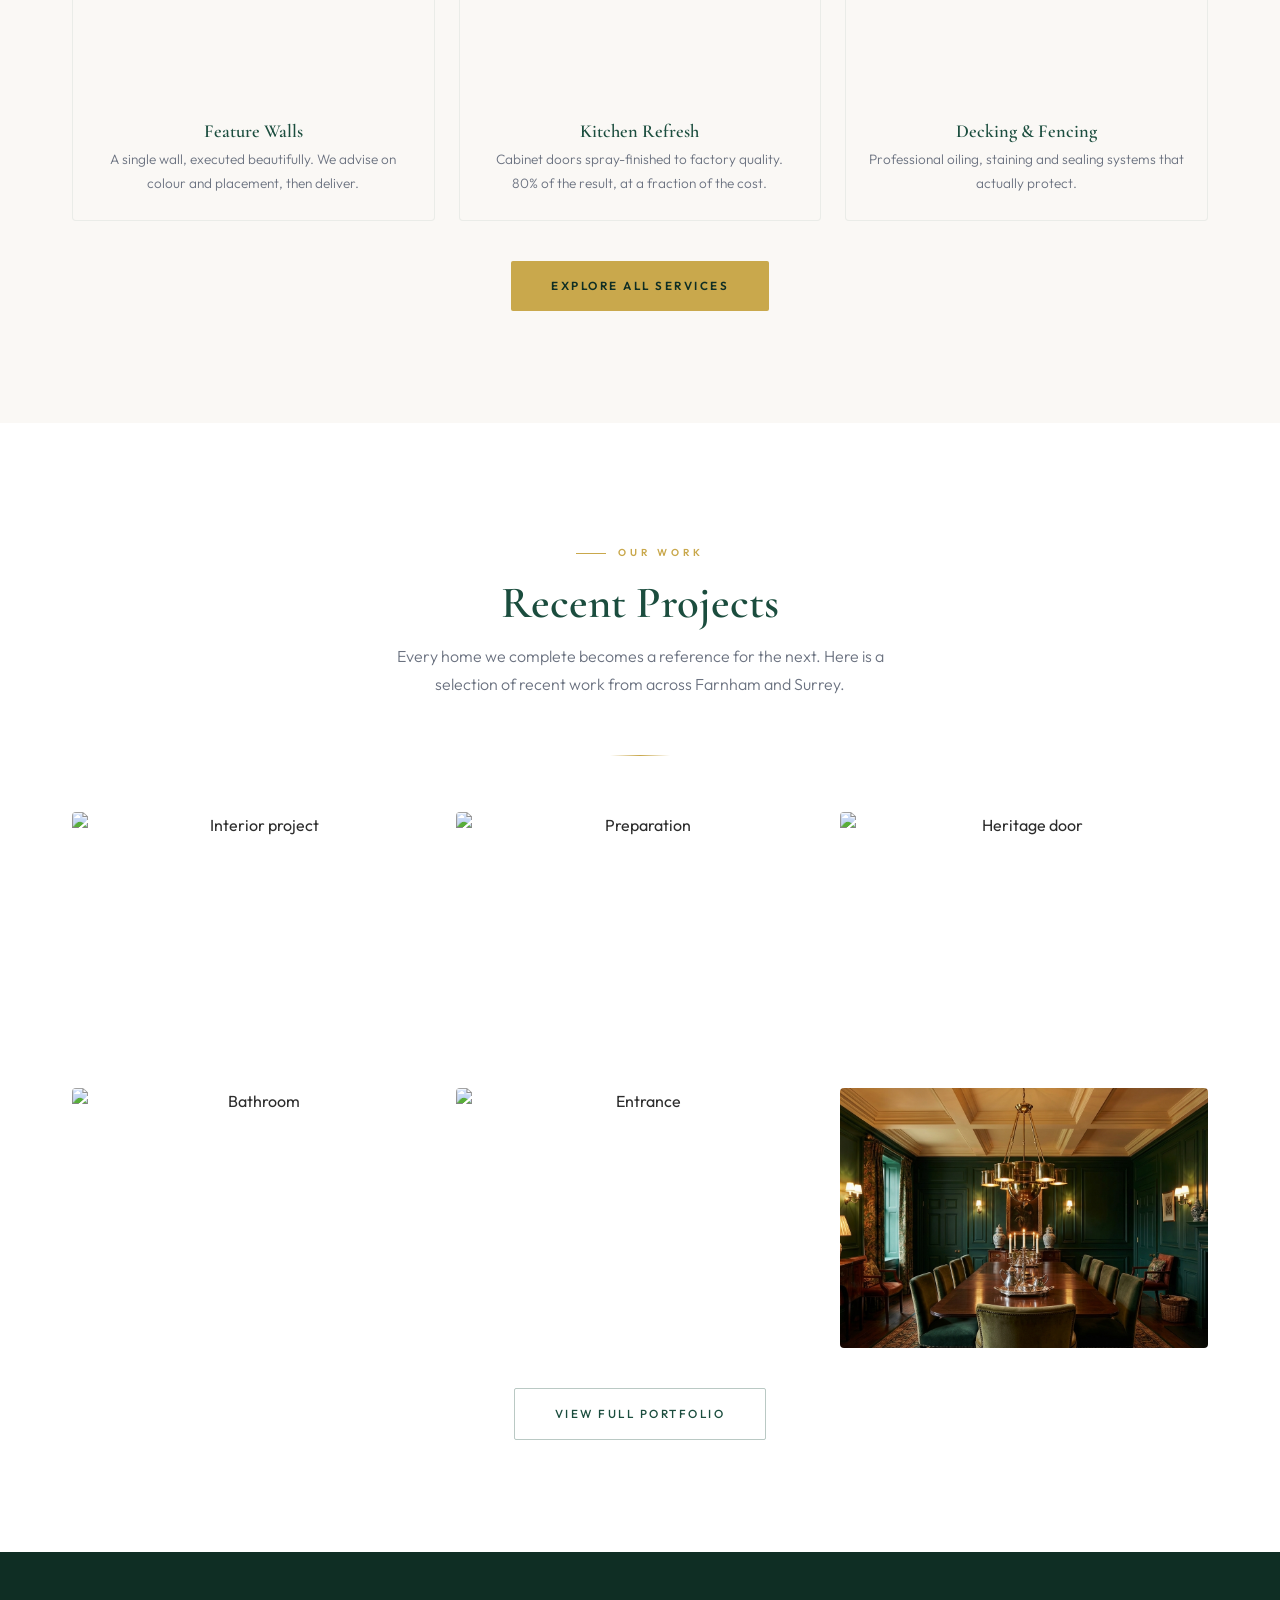
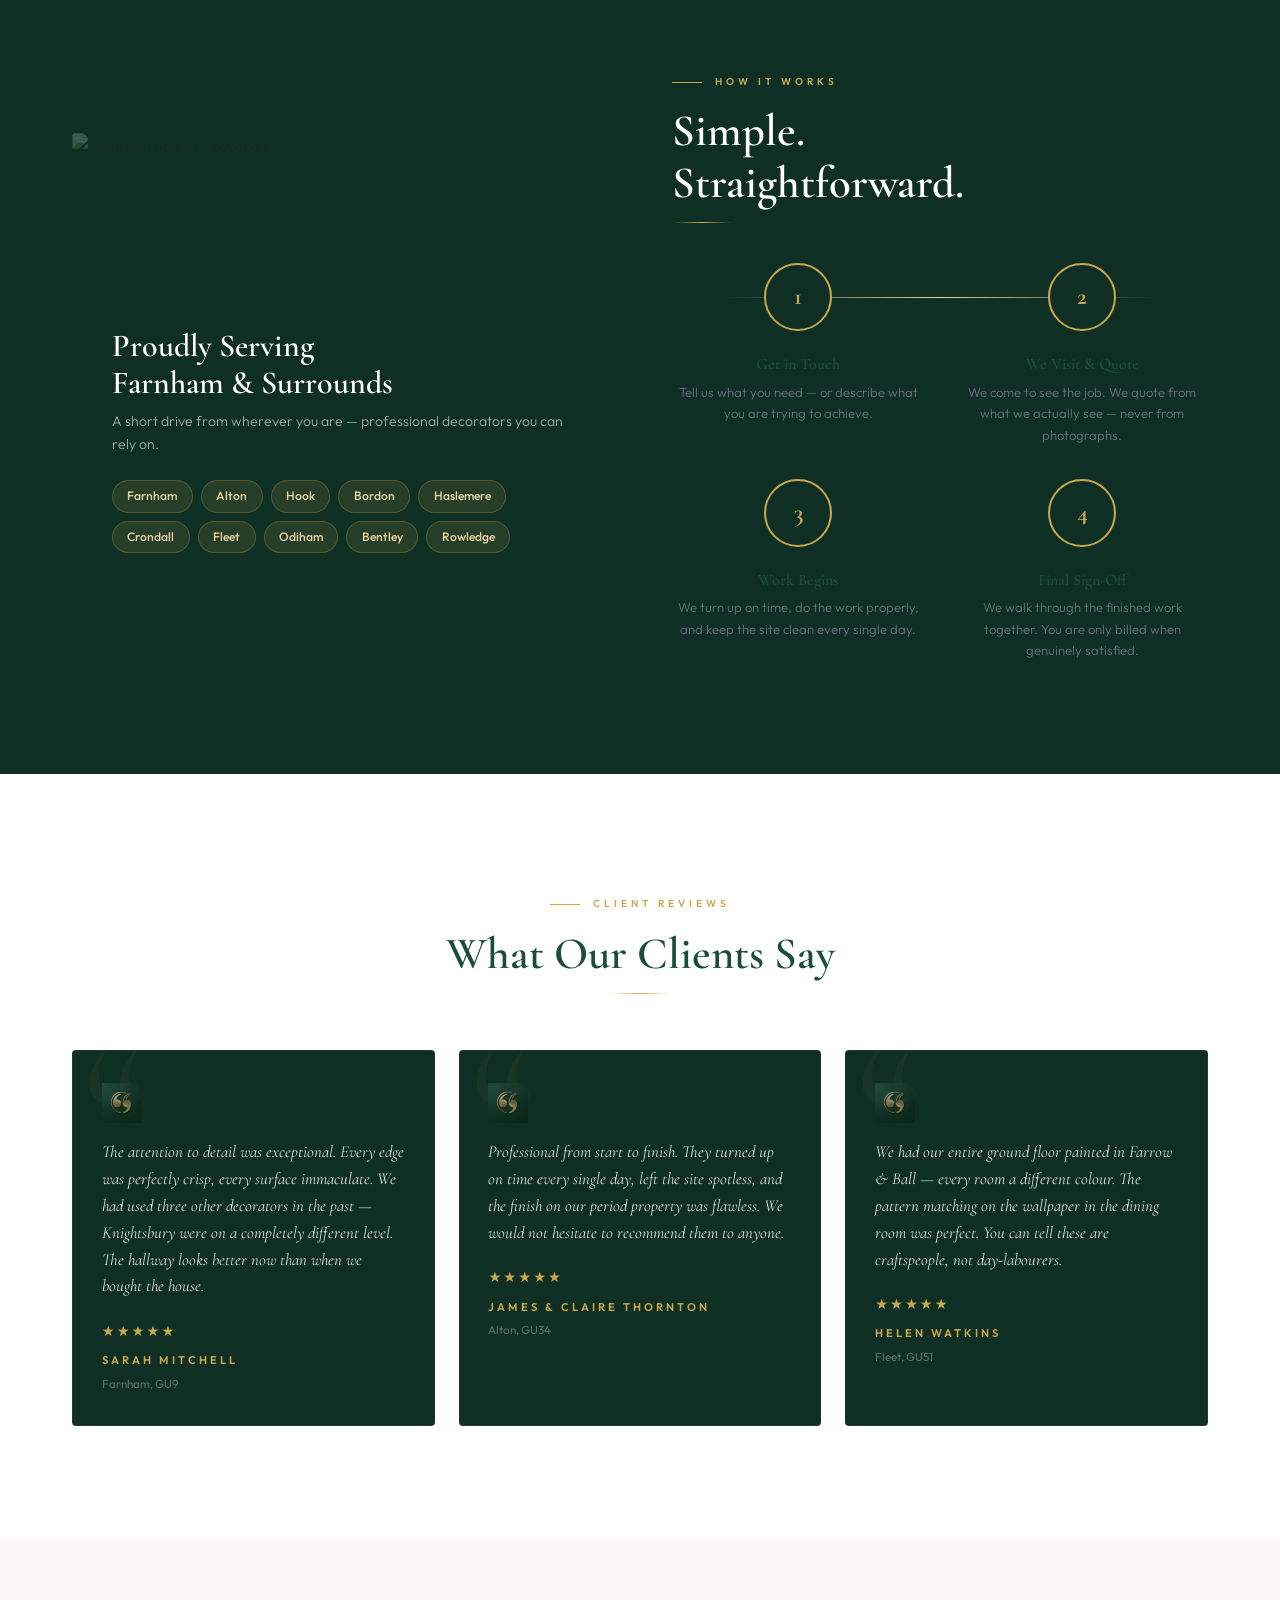
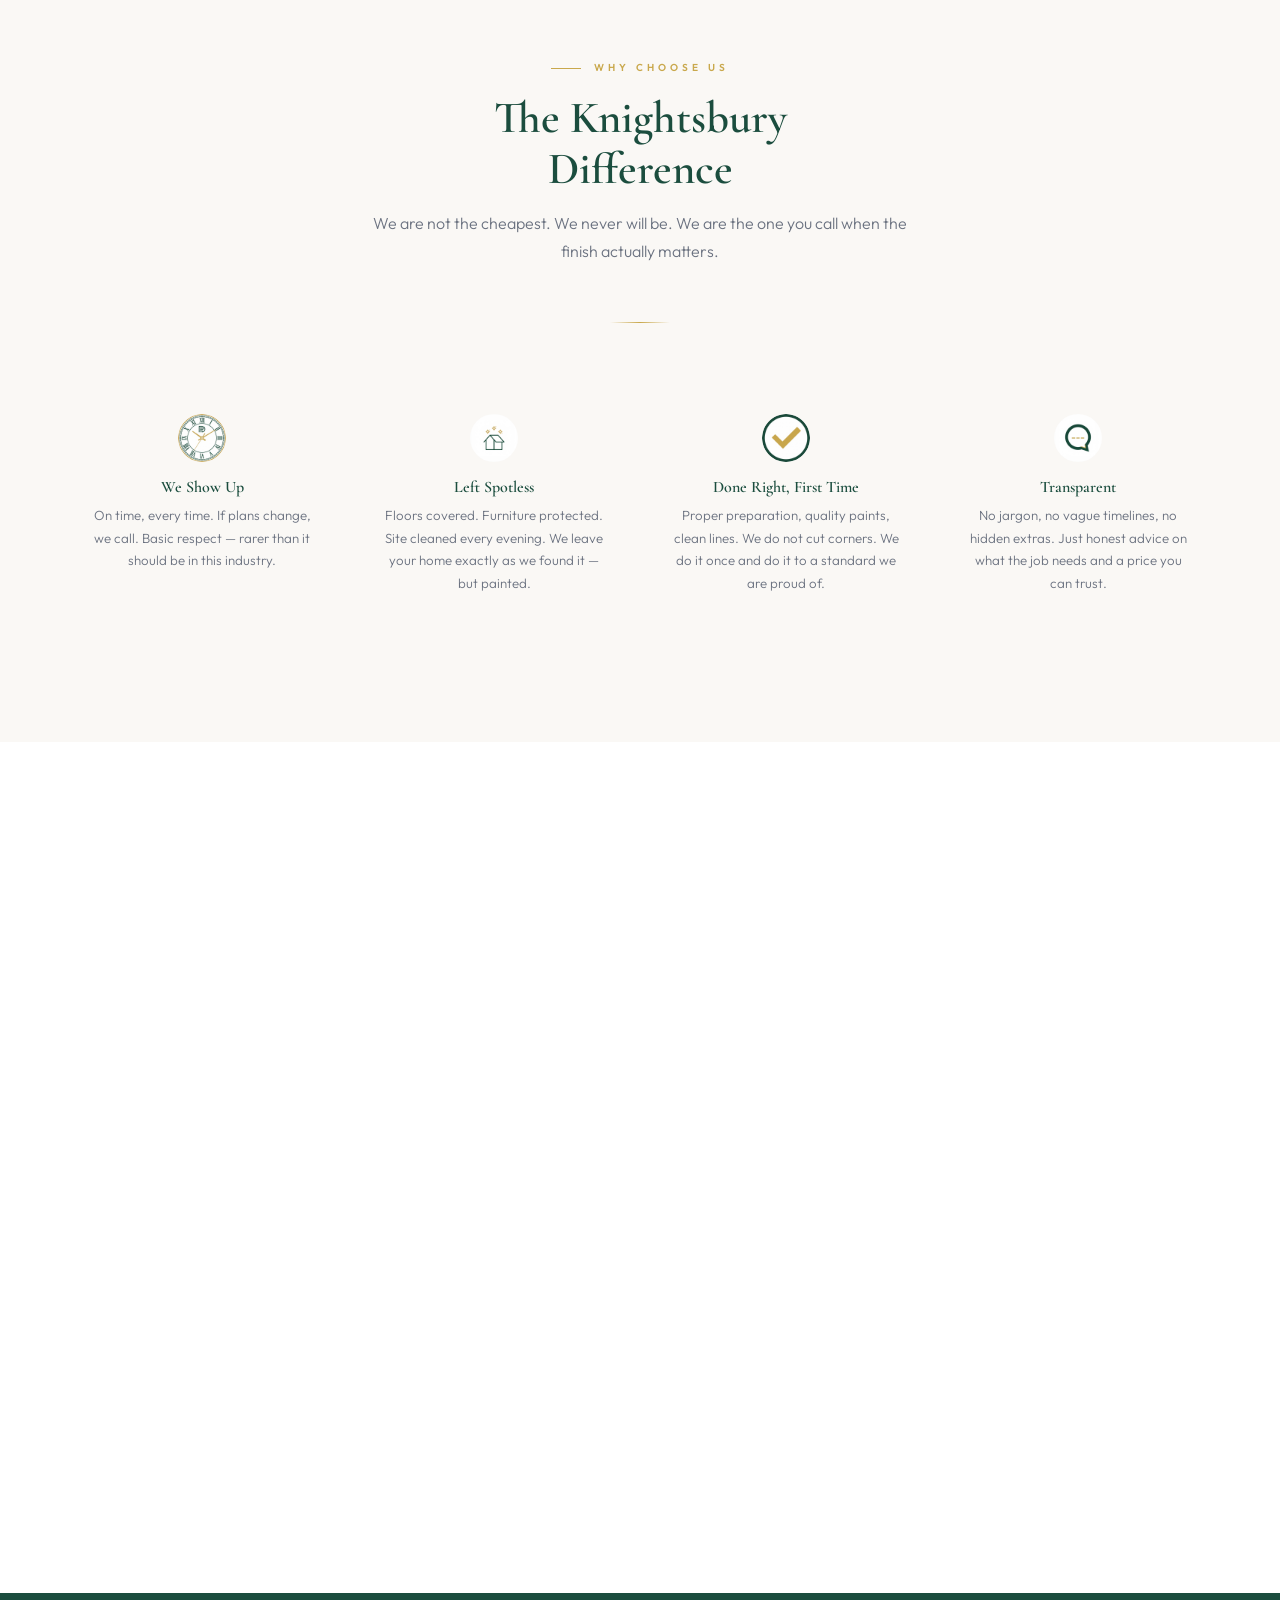
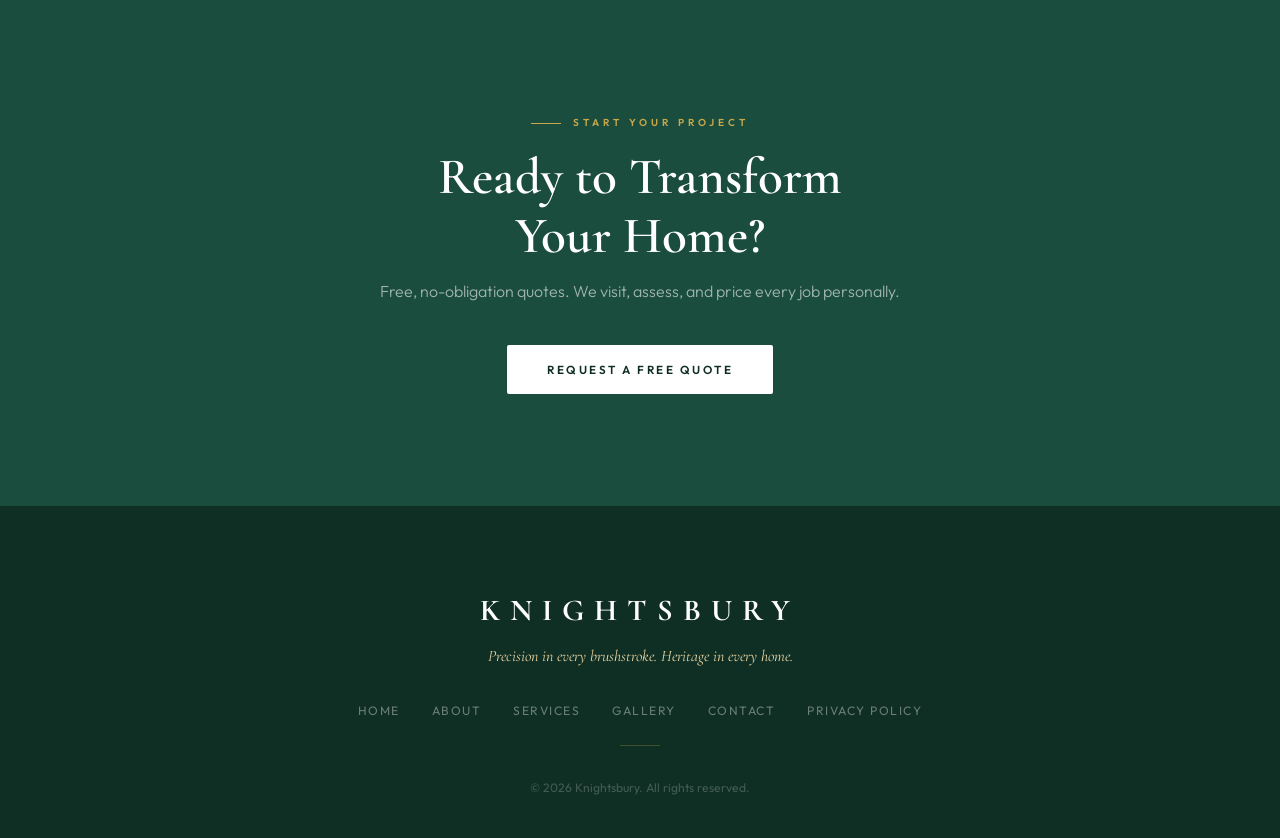
==== commit f53c6e8b: "Hero slider — 4 new aspirational Nano Banana interiors: luxury living, grand entrance, bedroom, dini" ====
--- a/index.html
+++ b/index.html
@@ -32,10 +32,10 @@
   <!-- ── HERO SLIDER ────────────────────────── -->
   <section class="hero">
     <div class="hero-slides">
-      <div class="hero-bg active zoom" style="background-image:url('hero-interior.jpg')"></div>
-      <div class="hero-bg" style="background-image:url('gallery-1.jpg')"></div>
-      <div class="hero-bg" style="background-image:url('gallery-5.jpg')"></div>
-      <div class="hero-bg" style="background-image:url('wallpaper-scene-1.jpg')"></div>
+      <div class="hero-bg active zoom" style="background-image:url('hero-luxury-living.jpg')"></div>
+      <div class="hero-bg" style="background-image:url('hero-entrance.jpg')"></div>
+      <div class="hero-bg" style="background-image:url('hero-bedroom.jpg')"></div>
+      <div class="hero-bg" style="background-image:url('hero-dining.jpg')"></div>
     </div>
     <div class="hero-overlay"></div>
     <button class="hero-arrow prev" aria-label="Previous photo">&#10094;</button>
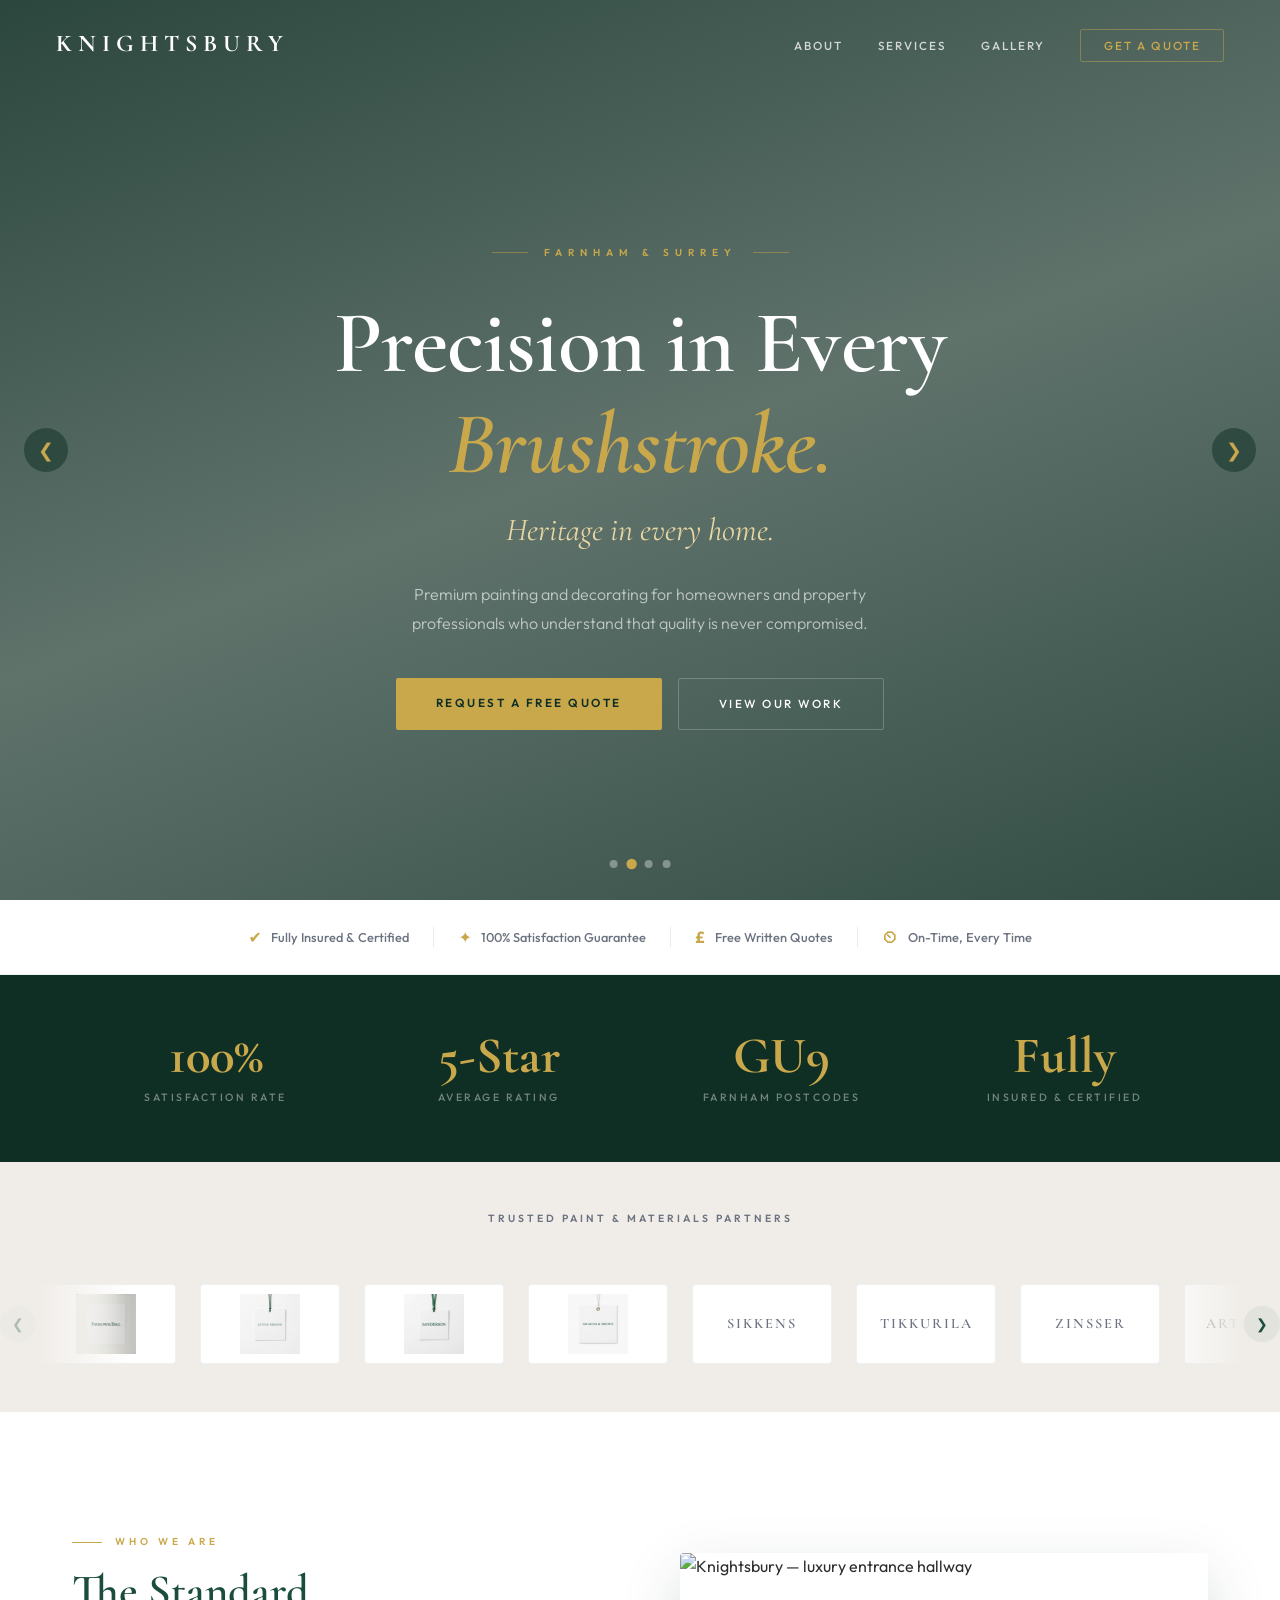
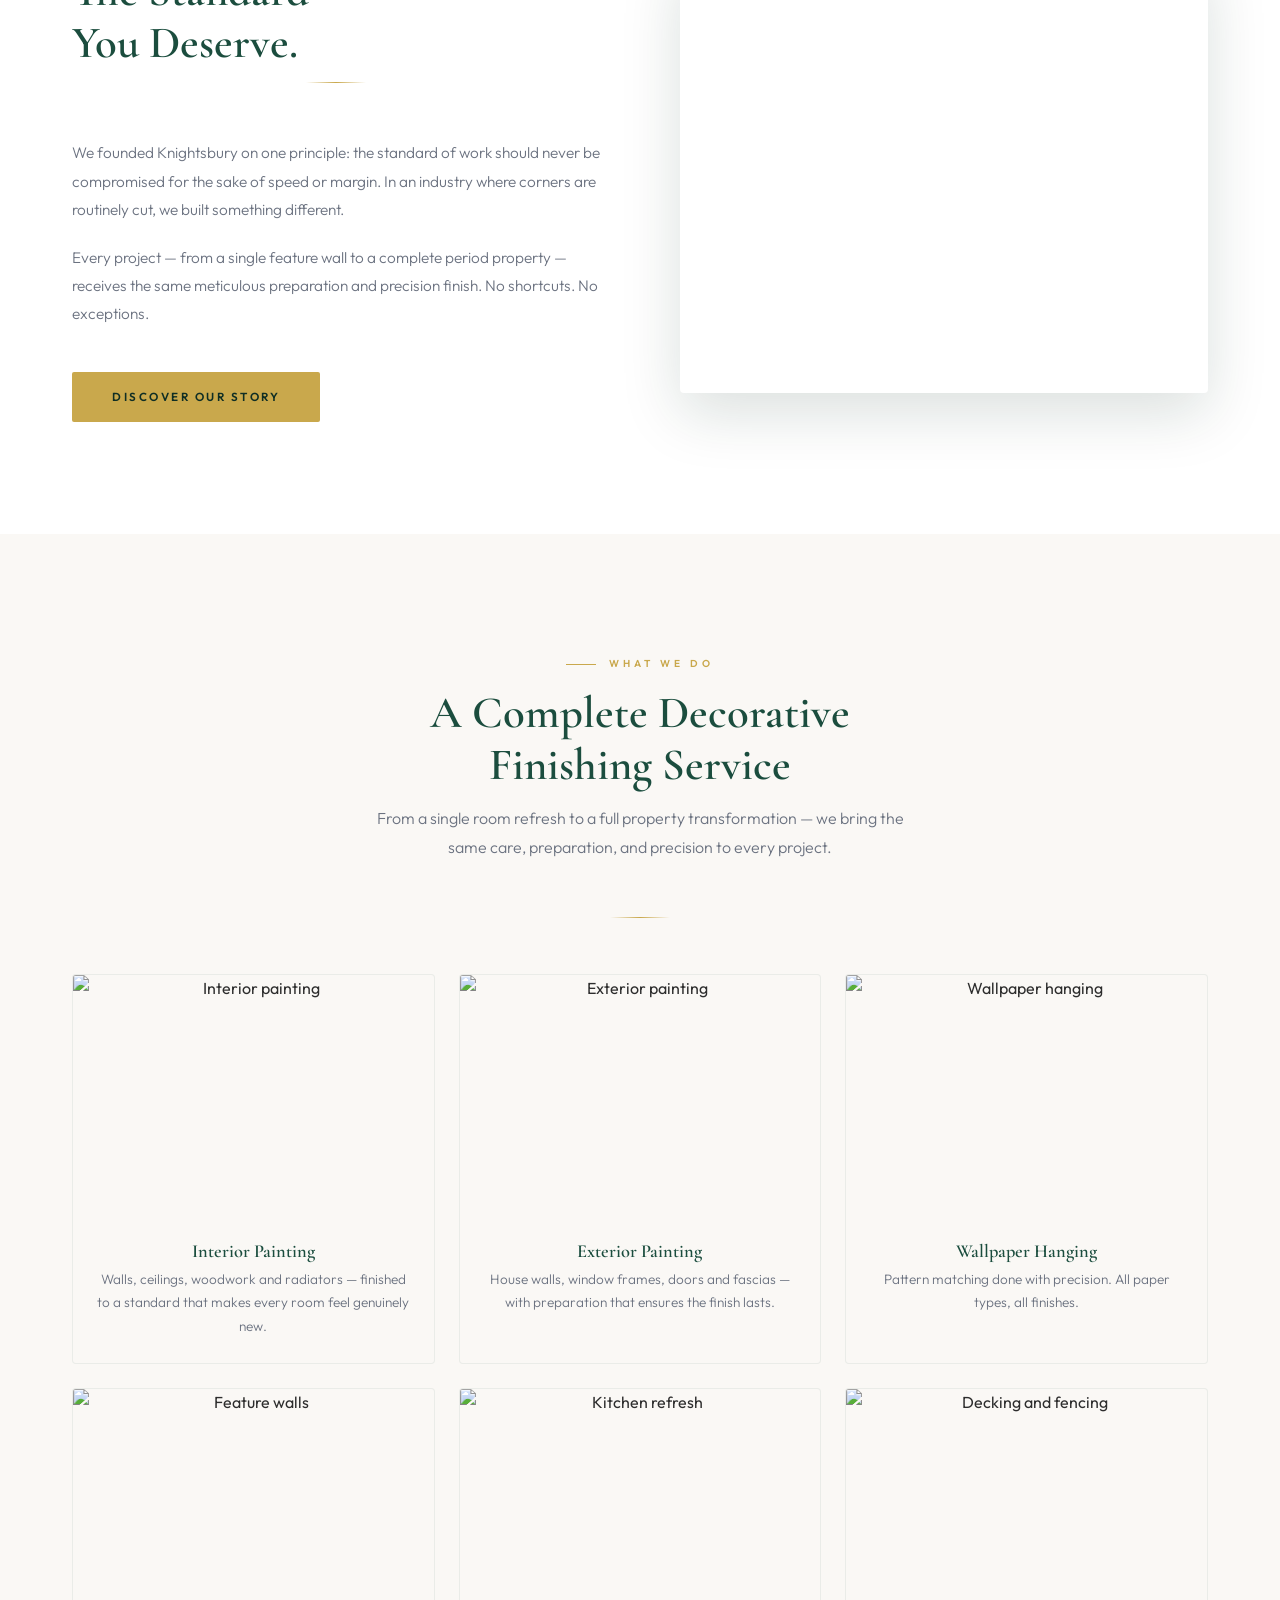
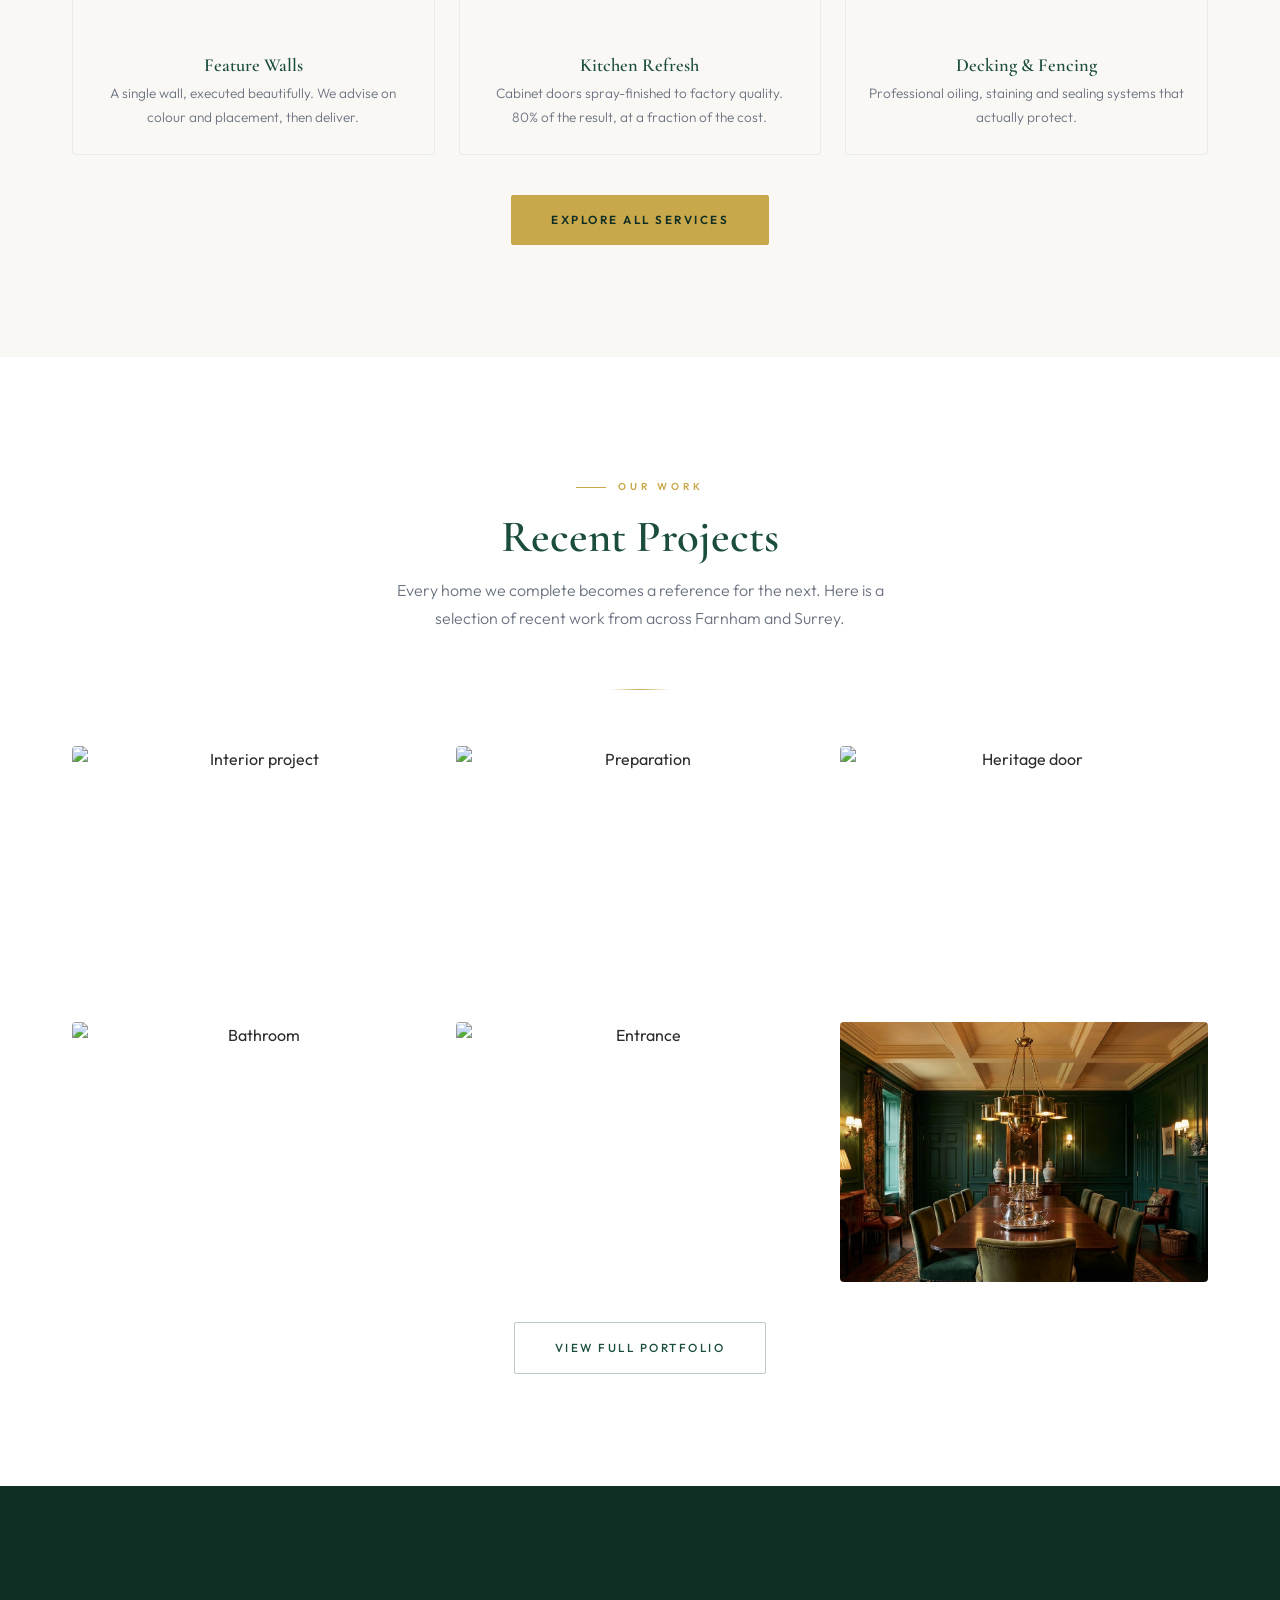
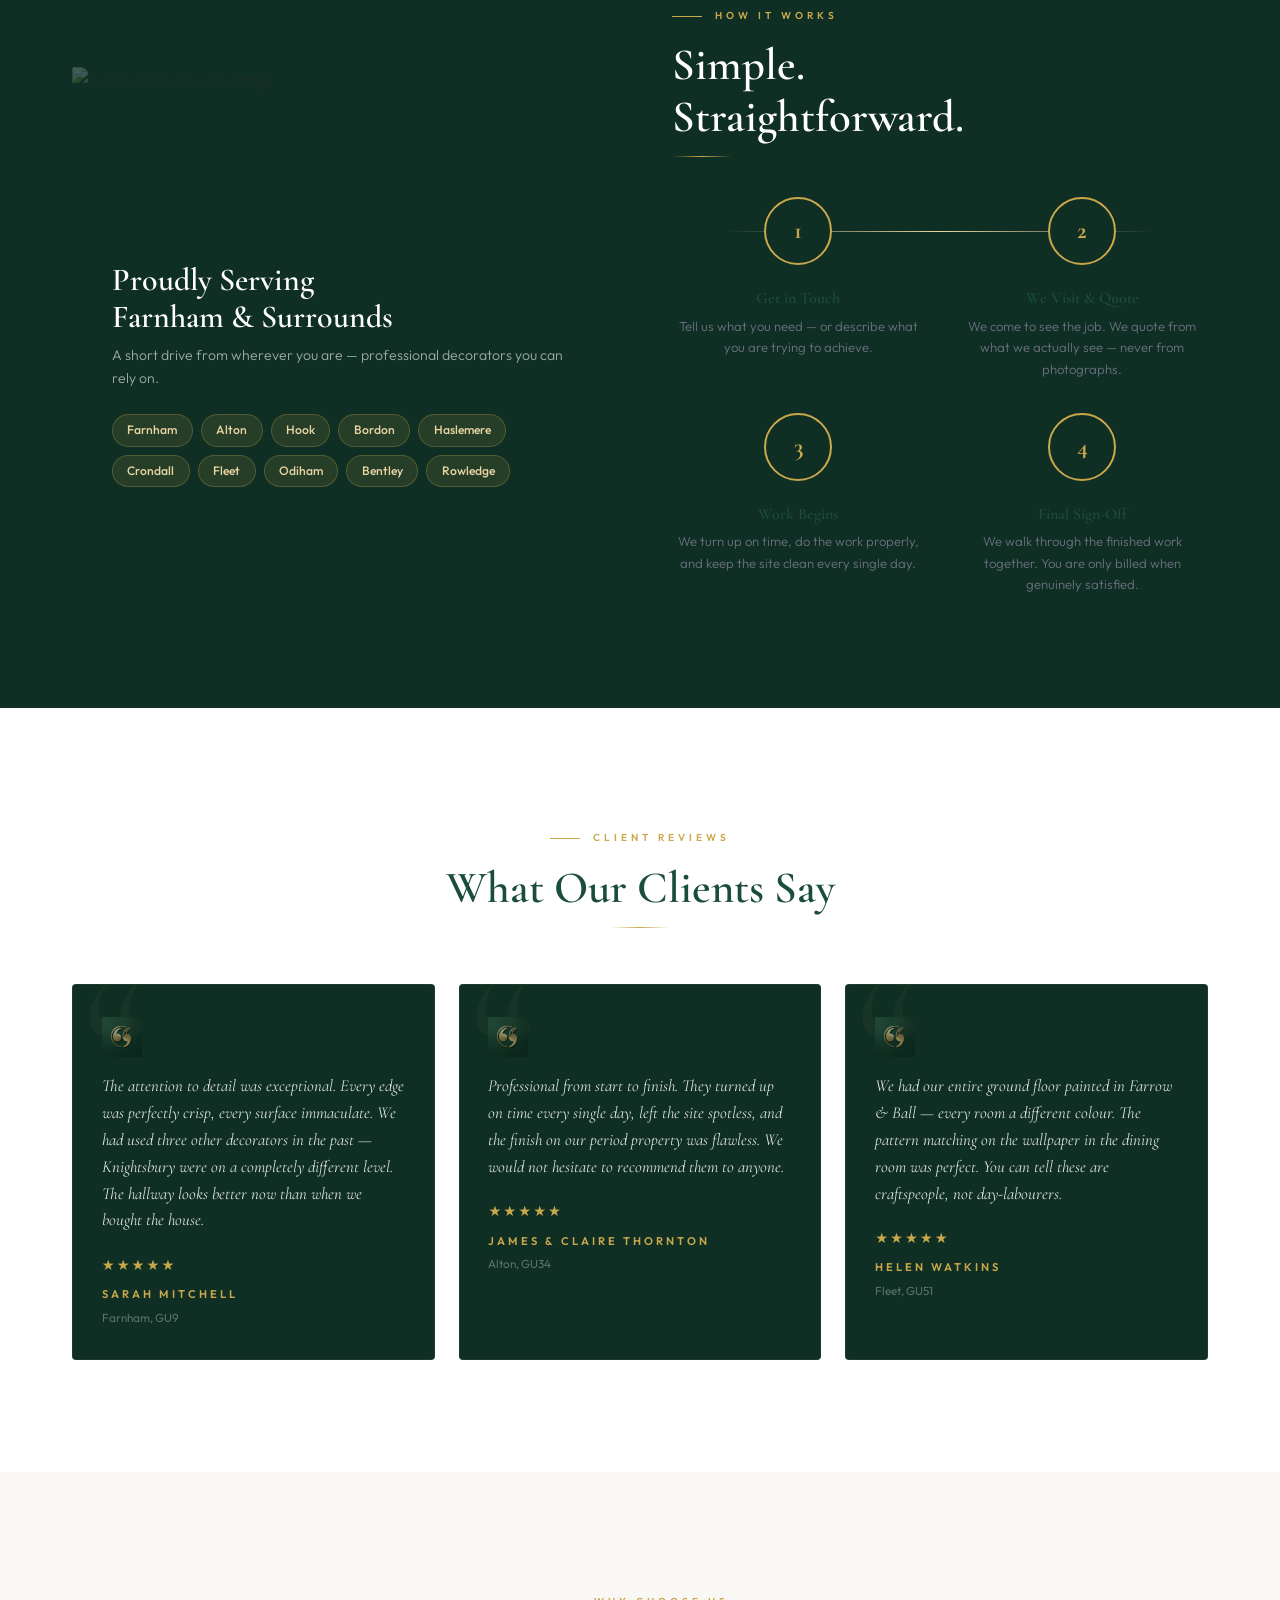
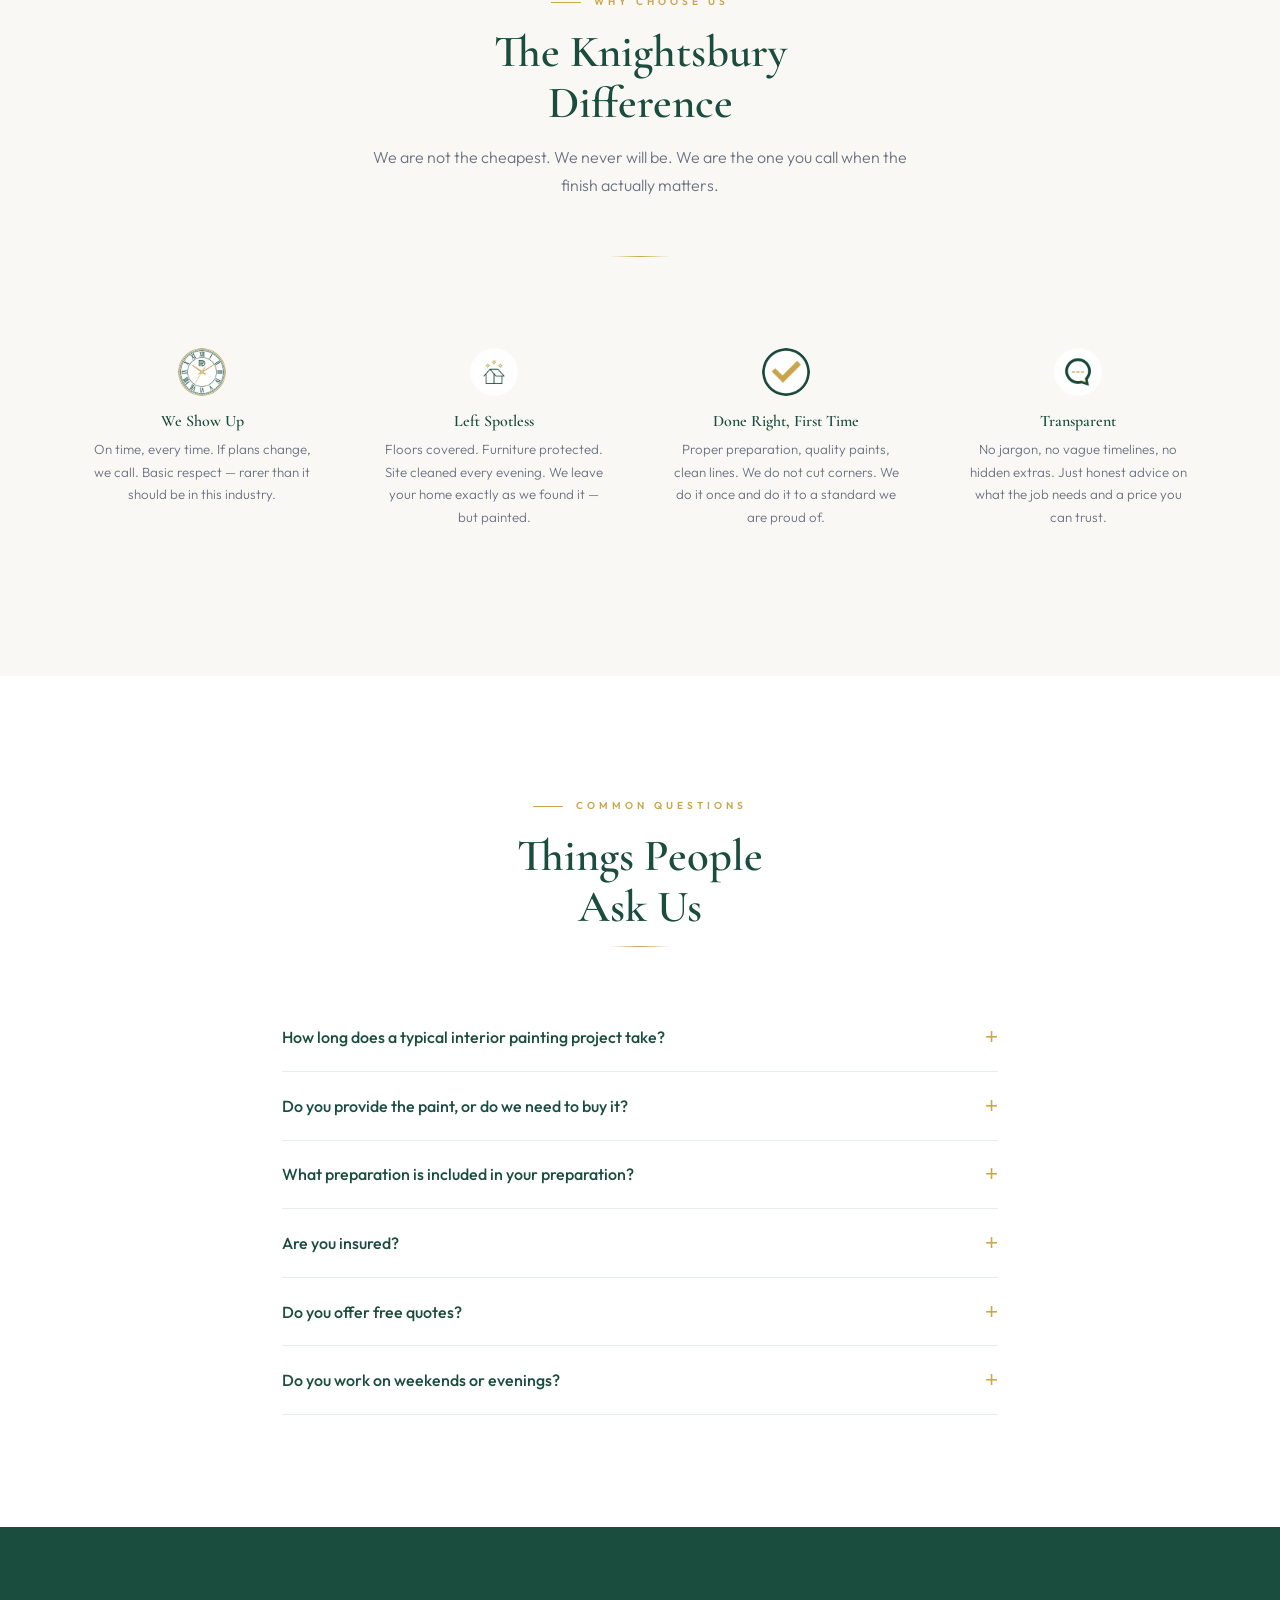
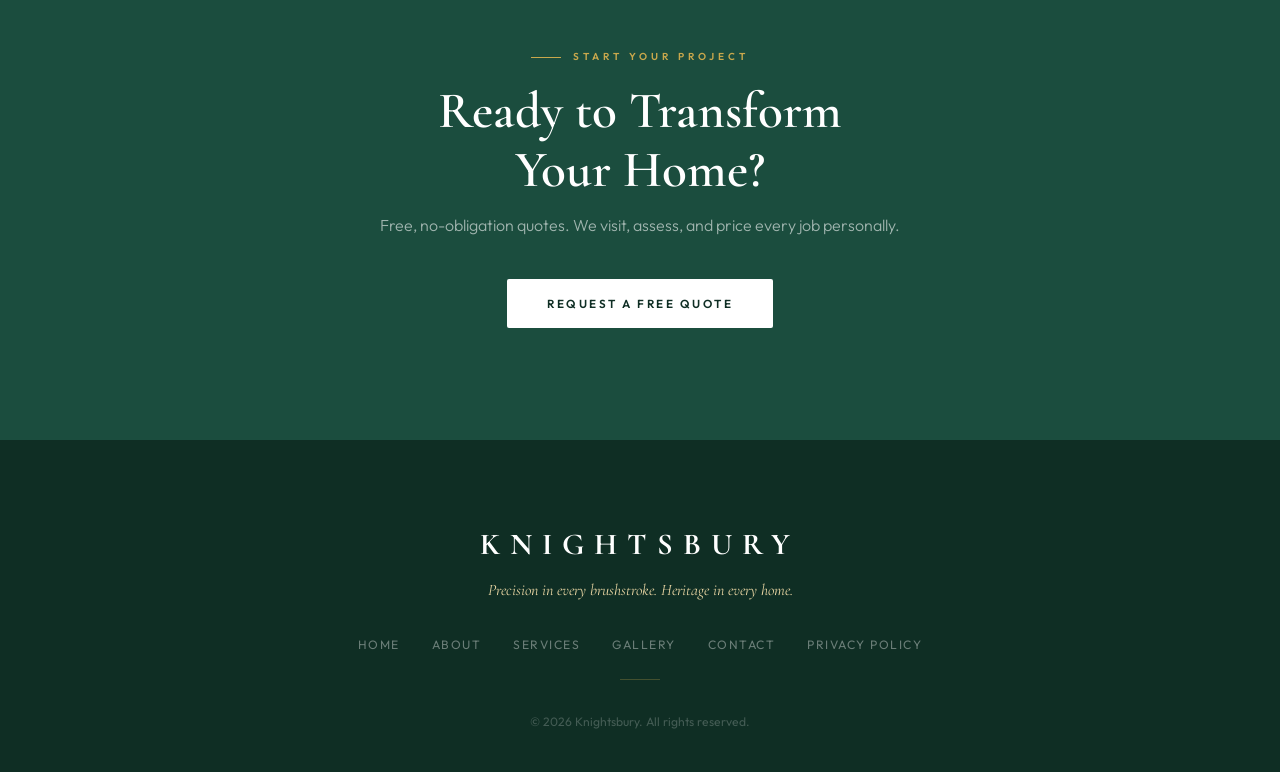
==== commit 1a582878: "Hero slider fixed + partners logo slider: 8 brand labels, prev/next arrows, auto-scroll, touch-frien" ====
--- a/index.html
+++ b/index.html
@@ -93,18 +93,26 @@
     </div>
   </div>
 
-  <!-- ── PARTNERS ──────────────────────────── -->
-  <div class="brands-section">
-    <div class="brands-label reveal">Trusted Paint &amp; Materials Partners</div>
-    <div class="brands-grid reveal d1">
-      <span class="brand-item">Farrow &amp; Ball</span>
-      <span class="brand-item">Little Greene</span>
-      <span class="brand-item">Sanderson</span>
-      <span class="brand-item">Sikkens</span>
-      <span class="brand-item">Tikkurila</span>
-      <span class="brand-item">Zinsser</span>
-      <span class="brand-item">Graham &amp; Brown</span>
-      <span class="brand-item">ARteriors</span>
+  <!-- ── PARTNERS LOGO SLIDER ─────────────── -->
+  <div class="partners-section">
+    <div class="partners-header">
+      <div class="brands-label reveal">Trusted Paint &amp; Materials Partners</div>
+    </div>
+    <div class="partners-slider">
+      <button class="partners-arrow prev" aria-label="Previous">&#10094;</button>
+      <div class="partners-viewport">
+        <div class="partners-track">
+          <div class="partner-item"><img src="brand-farrow-ball.jpg" alt="Farrow &amp; Ball"></div>
+          <div class="partner-item"><img src="brand-little-greene.jpg" alt="Little Greene"></div>
+          <div class="partner-item"><img src="brand-sanderson.jpg" alt="Sanderson"></div>
+          <div class="partner-item"><img src="brand-graham-brown.jpg" alt="Graham &amp; Brown"></div>
+          <div class="partner-item"><span class="brand-text">Sikkens</span></div>
+          <div class="partner-item"><span class="brand-text">Tikkurila</span></div>
+          <div class="partner-item"><span class="brand-text">Zinsser</span></div>
+          <div class="partner-item"><span class="brand-text">ARteriors</span></div>
+        </div>
+      </div>
+      <button class="partners-arrow next" aria-label="Next">&#10095;</button>
     </div>
   </div>
 
--- a/style.css
+++ b/style.css
@@ -443,3 +443,25 @@
 
 /* ── BRAND ICONS (Why Us section) ─────── */
 .brand-icon{width:48px;height:48px;margin:0 auto 1rem;display:block;border-radius:50%}
+
+/* ── PARTNERS LOGO SLIDER ─────────────── */
+.partners-section{background:var(--st);padding:3rem 0;overflow:hidden}
+.partners-header{text-align:center;padding:0 1rem 1.5rem}
+.partners-slider{position:relative;display:flex;align-items:center;gap:0}
+.partners-viewport{width:100%;overflow:hidden;mask-image:linear-gradient(to right,transparent,black 8%,black 92%,transparent)}
+.partners-track{display:flex;gap:1.5rem;transition:transform .5s cubic-bezier(0.22,1,0.36,1);will-change:transform}
+.partner-item{flex-shrink:0;width:140px;height:80px;display:flex;align-items:center;justify-content:center;background:var(--w);border-radius:4px;border:1px solid rgba(27,77,62,.08);transition:transform .3s,box-shadow .3s}
+.partner-item:hover{transform:translateY(-3px);box-shadow:0 8px 24px rgba(15,46,36,.1)}
+.partner-item img{max-width:110px;max-height:60px;width:auto;height:auto;display:block}
+.brand-text{font-family:'Cormorant Garamond',serif;font-size:.9rem;font-weight:600;color:var(--sl);letter-spacing:2px;text-transform:uppercase;padding:.5rem;text-align:center}
+.partners-arrow{background:rgba(27,77,62,.06);border:none;width:36px;height:36px;border-radius:50%;display:flex;align-items:center;justify-content:center;cursor:pointer;color:var(--f);font-size:.9rem;transition:background .25s,opacity .25s;flex-shrink:0;z-index:2}
+.partners-arrow:hover{background:rgba(27,77,62,.12)}
+@media(max-width:768px){
+  .partner-item{width:110px;height:65px}
+  .partner-item img{max-width:85px;max-height:48px}
+}
+@media(max-width:480px){
+  .partner-item{width:90px;height:55px}
+  .partner-item img{max-width:70px;max-height:40px}
+  .brand-text{font-size:.75rem}
+}
